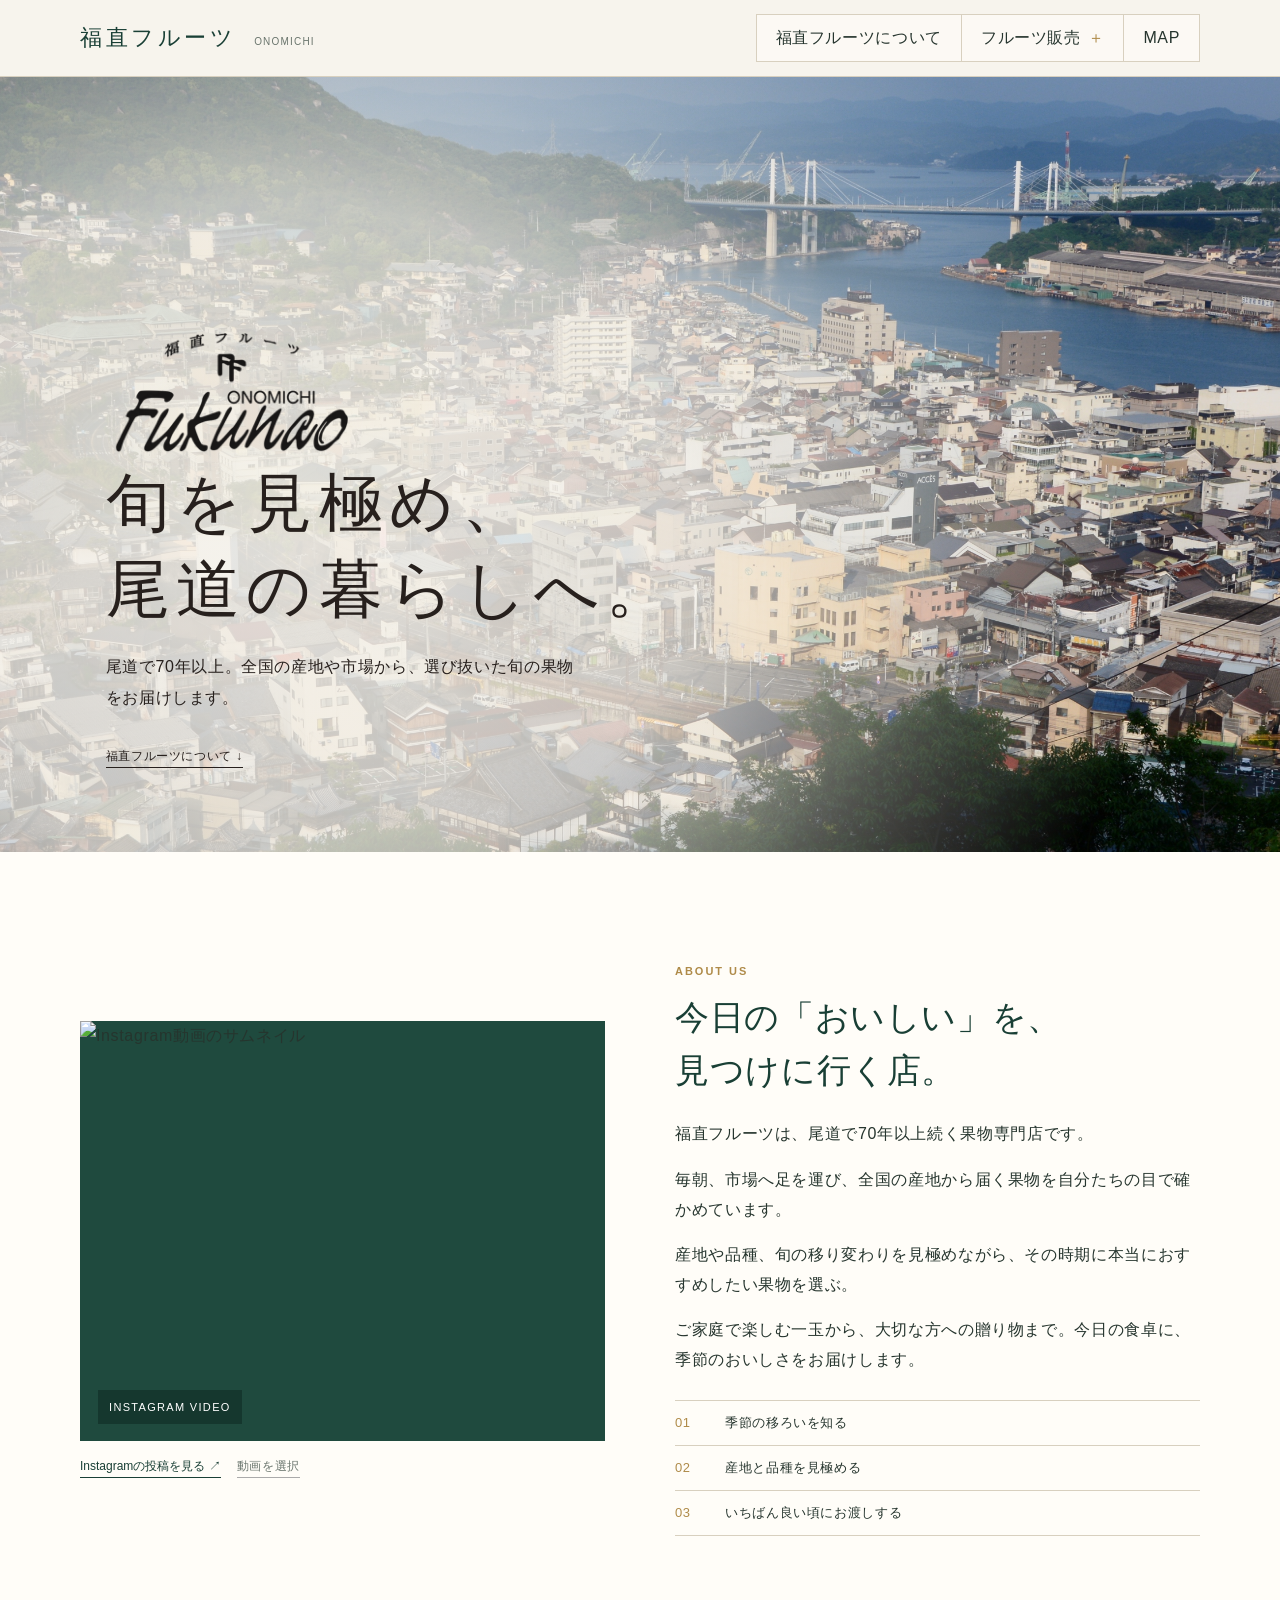
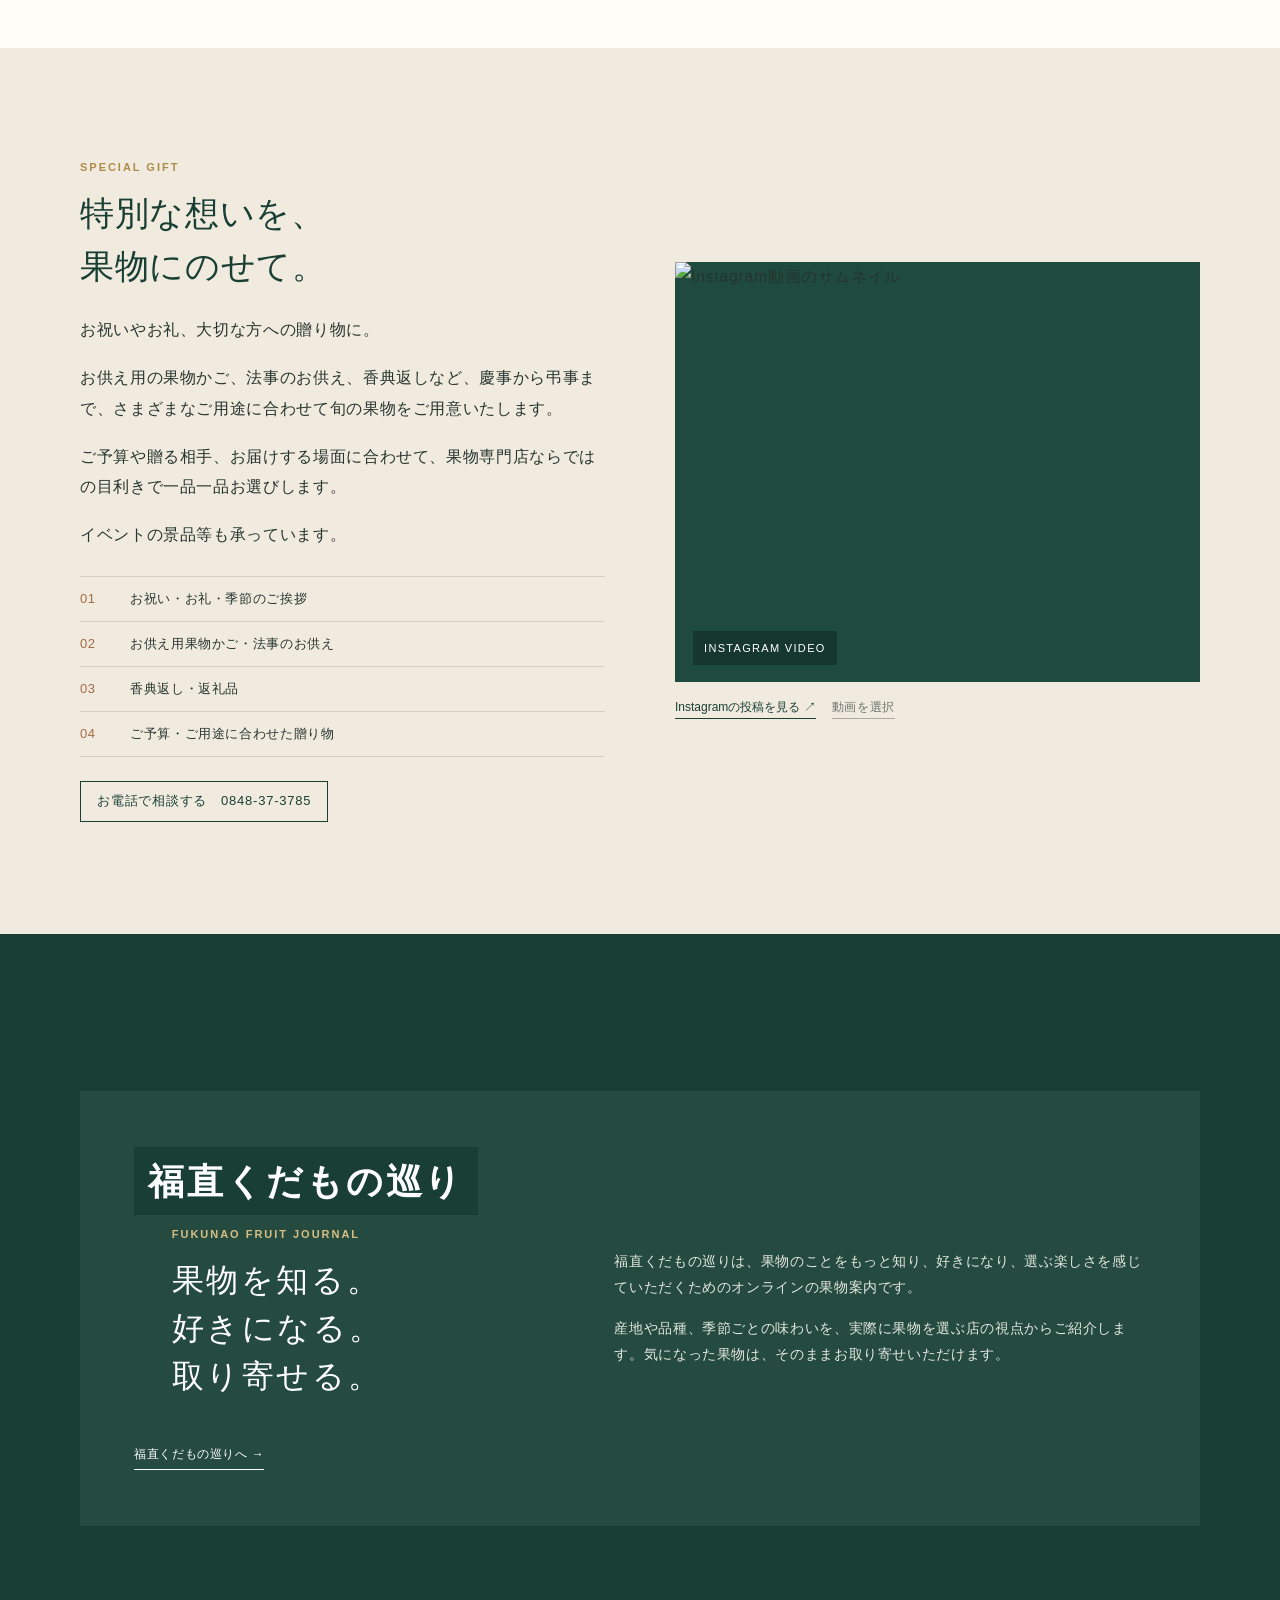
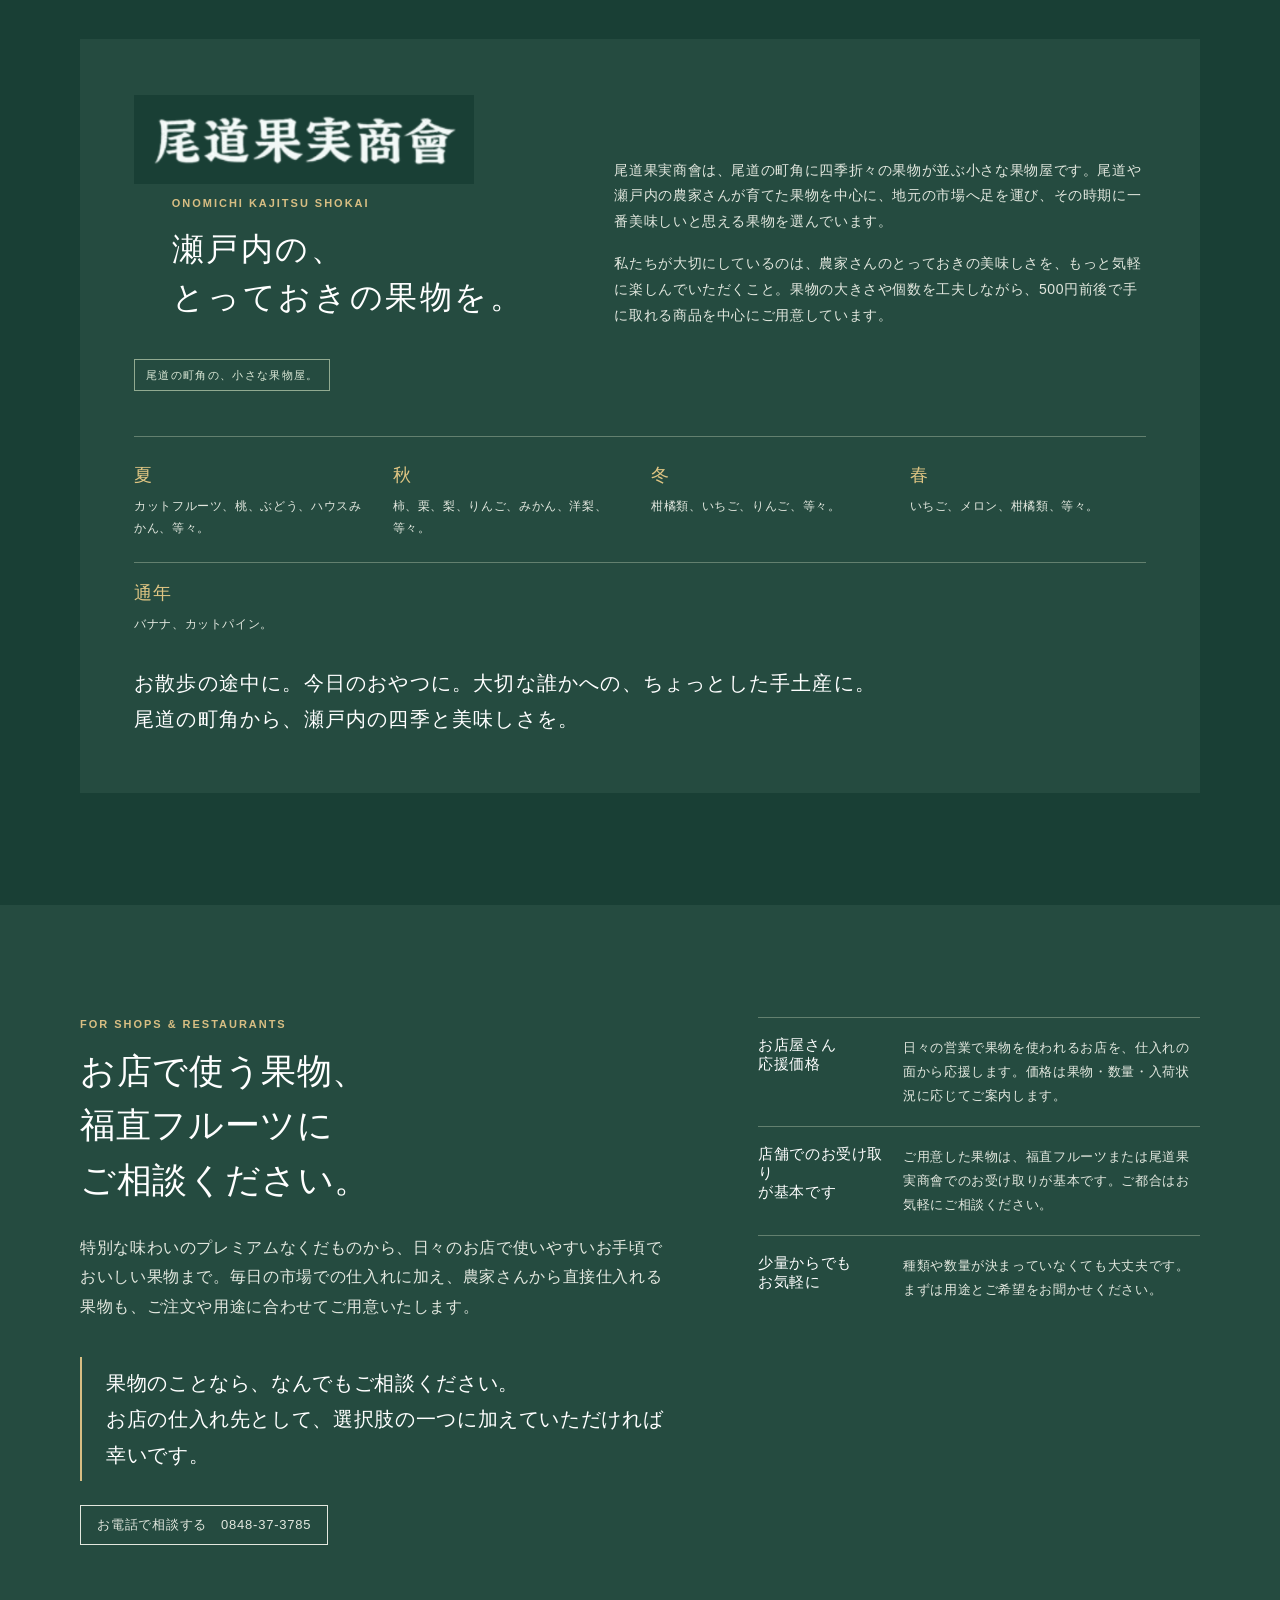
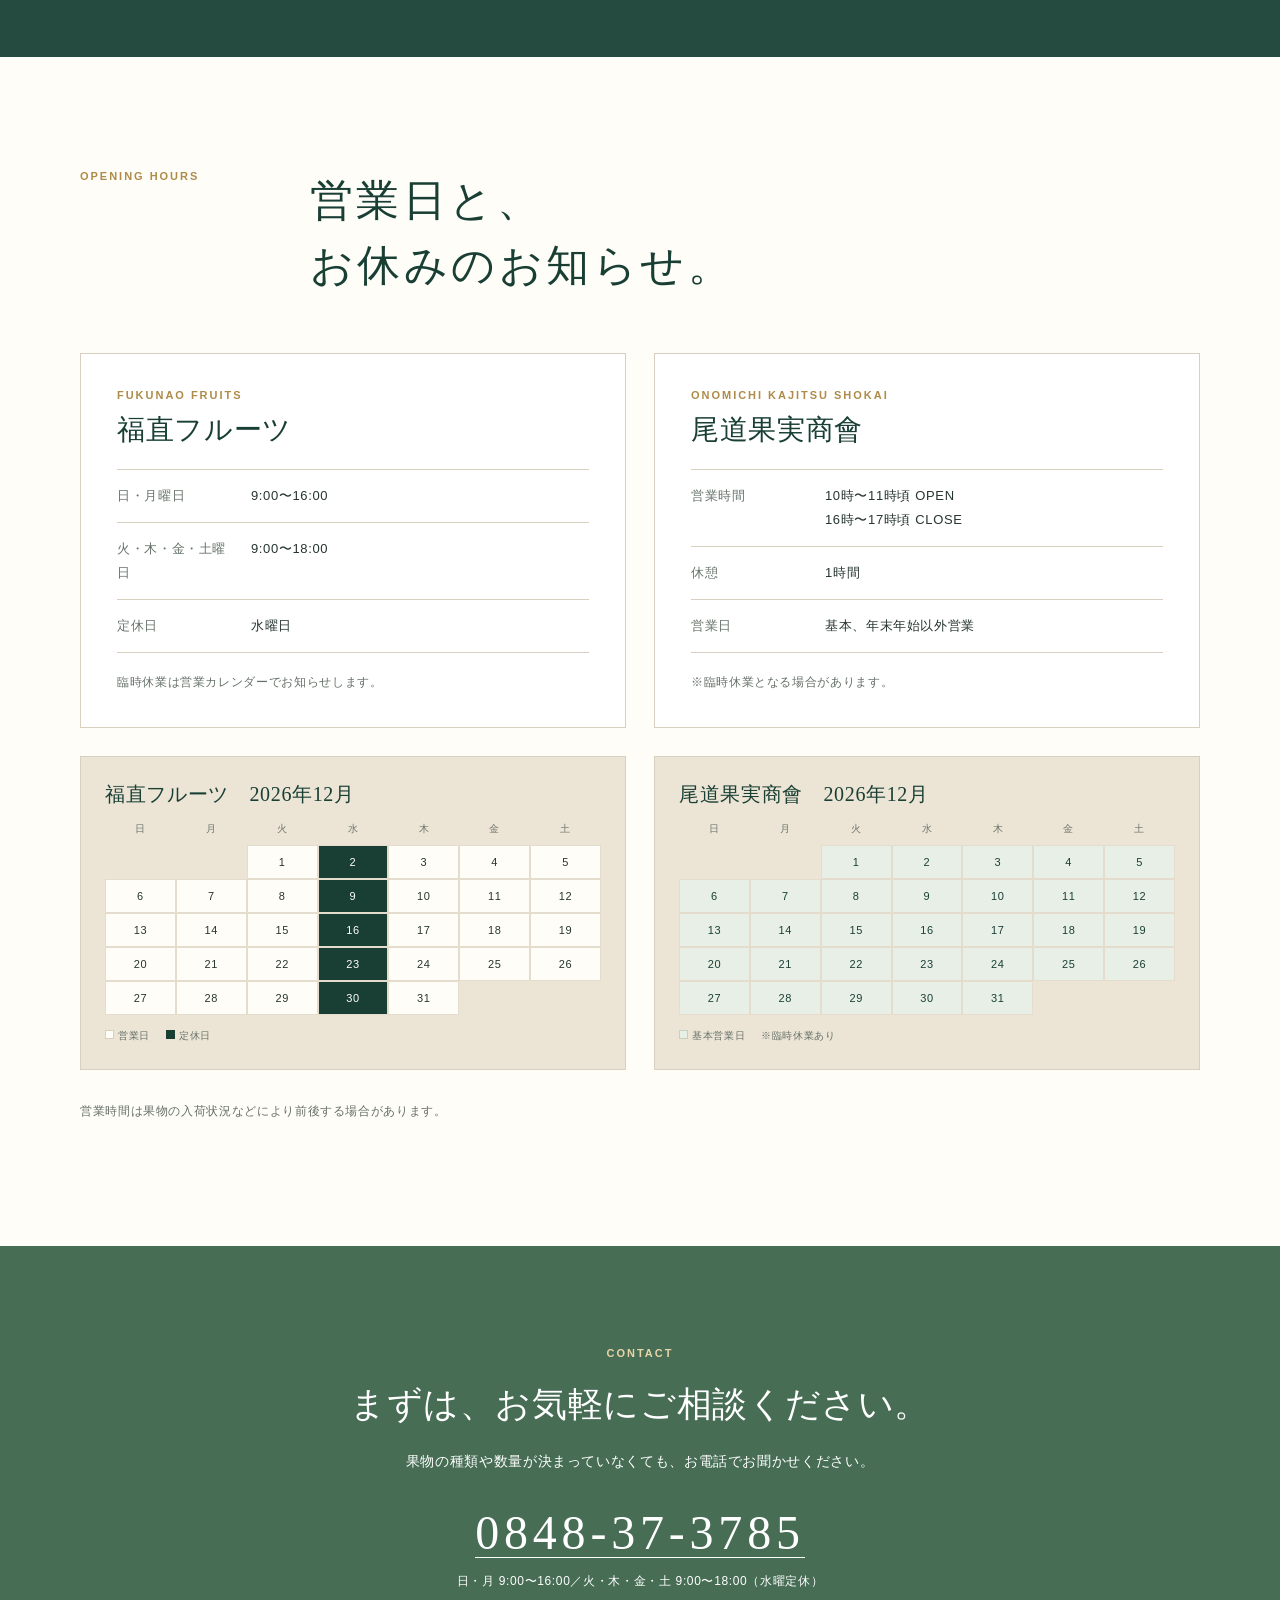
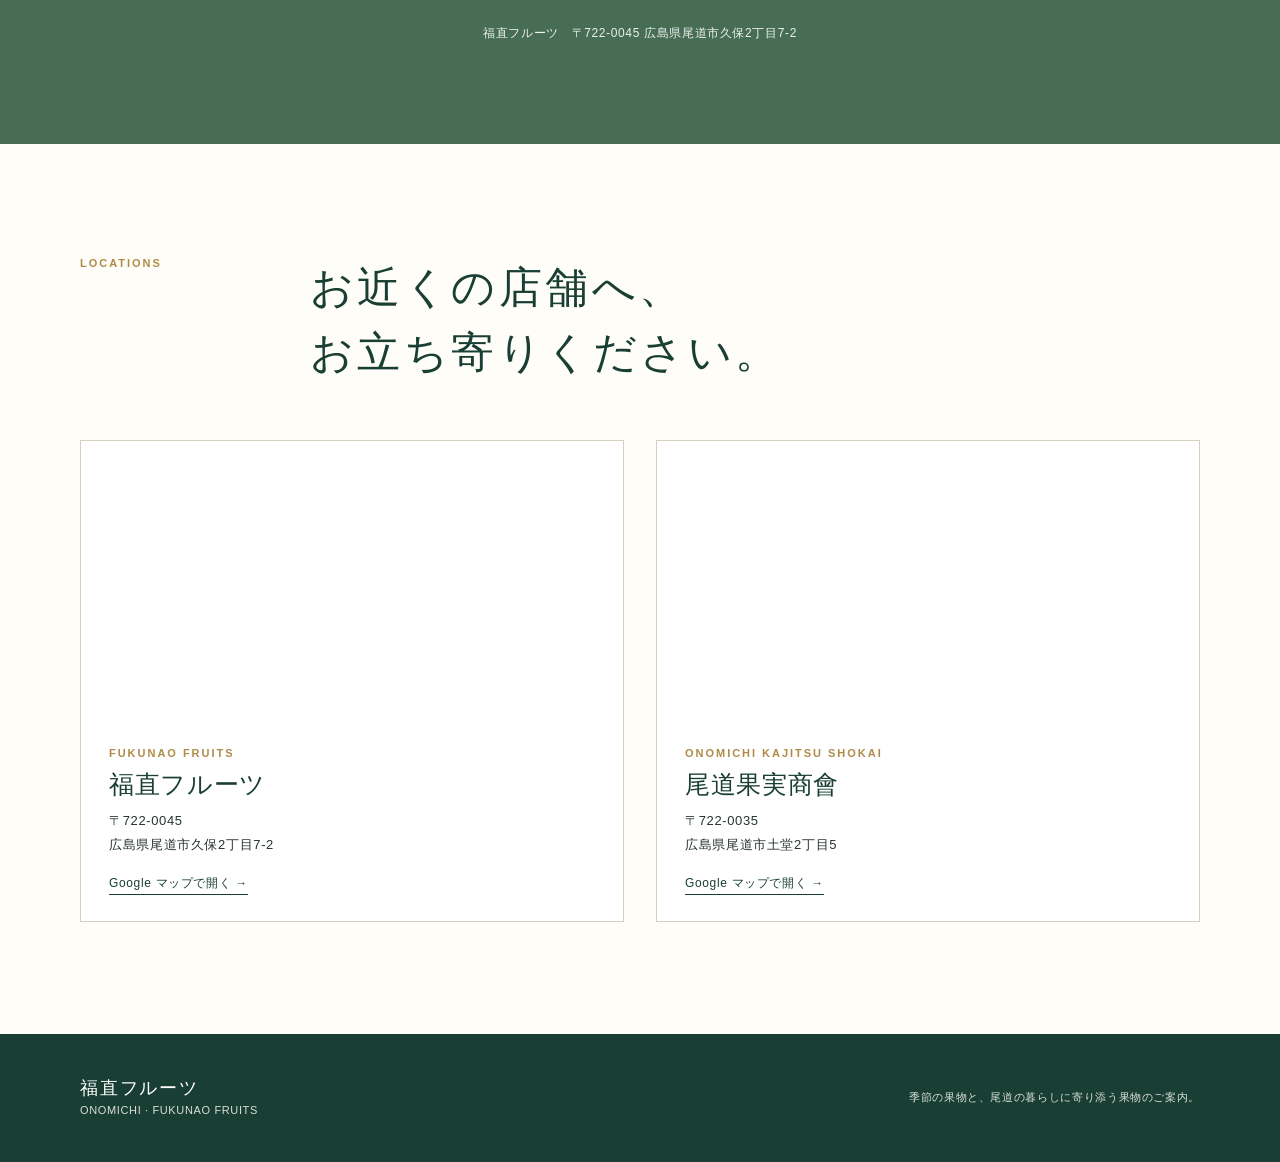
==== index.html @ f8185a77 "Redesign official fruit shop homepage" ====
<!doctype html>
<html lang="ja">
<head>
  <meta charset="utf-8">
  <meta name="viewport" content="width=device-width, initial-scale=1">
  <title>福直フルーツ｜尾道の果物専門店</title>
  <meta name="description" content="尾道で70年以上。福直フルーツは、全国の産地や市場から旬の果物を選び、ご家庭用から大切な贈りものまでお届けする果物専門店です。">
  <link rel="canonical" href="https://fukunaofruits.com/">
  <link rel="preload" as="image" href="assets/onomichi-hero.jpg">
  <style>
    :root{--ink:#193f35;--leaf:#476d55;--paper:#f7f4ed;--cream:#ece5d5;--line:#d8d0bf;--gold:#af8b49;--serif:"Hiragino Mincho ProN","Yu Mincho",serif;--sans:"Hiragino Kaku Gothic ProN","Yu Gothic",sans-serif}
    *{box-sizing:border-box}html{scroll-behavior:smooth}body{margin:0;background:var(--paper);color:#26352e;font-family:var(--sans);line-height:1.85;letter-spacing:.04em}a{color:inherit;text-decoration:none}.wrap{width:min(1120px,calc(100% - 48px));margin:auto}main{display:flex;flex-direction:column}.hero{order:1}.feature-meguri{order:2}.intro{order:3}.services{order:4}.business{order:5}.flow{order:6}.contact{order:7}
    header{position:sticky;top:0;z-index:10;background:rgba(247,244,237,.96);border-bottom:1px solid var(--line);backdrop-filter:blur(8px)}.bar{min-height:76px;display:flex;align-items:center;justify-content:space-between;gap:30px;position:relative}.brand{font-family:var(--serif);font-size:22px;letter-spacing:.16em;color:var(--ink);white-space:nowrap}.brand small{font:10px/1 var(--sans);letter-spacing:.12em;margin-left:9px;color:#6a756d}.nav{display:flex;align-items:center;font-size:12px;white-space:nowrap}.desktop-nav{gap:0;border:1px solid var(--line);background:rgba(255,253,248,.7)}.desktop-nav>a,.desktop-nav summary{position:relative;display:block;padding:13px 19px;line-height:1.2;cursor:pointer;list-style:none}.desktop-nav>a+a,.desktop-nav>a+.nav-group,.desktop-nav .nav-group+.nav-group,.desktop-nav .nav-group+ a{border-left:1px solid var(--line)}.desktop-nav>a:hover,.desktop-nav summary:hover{color:var(--leaf);background:#fffdf8}.desktop-nav summary::-webkit-details-marker{display:none}.desktop-nav summary::after{content:"＋";margin-left:7px;color:var(--gold)}.desktop-nav .nav-group[open] summary::after{content:"−"}.nav-group{position:relative}.nav-submenu{position:absolute;top:calc(100% + 1px);left:-1px;min-width:220px;padding:7px 0;background:#fffdf8;border:1px solid var(--line);box-shadow:0 14px 28px rgba(25,63,53,.13)}.nav-submenu a{display:block;padding:11px 18px;font-size:12px;white-space:nowrap}.nav-submenu a:hover{background:#f1ebdf;color:var(--leaf)}.mobile-menu{display:none}
    .hero{min-height:580px;padding:92px 0 90px;display:grid;place-items:center;background:linear-gradient(120deg,rgba(247,244,237,.90),rgba(247,244,237,.62)),url('assets/onomichi-hero.jpg') 52% 38%/cover}.eyebrow{font-size:11px;letter-spacing:.2em;color:var(--gold);font-weight:700}.hero-inner{width:min(1120px,calc(100% - 48px))}.hero-logo{display:block;width:clamp(190px,20vw,270px);height:auto;margin:0 0 24px;filter:drop-shadow(0 2px 10px rgba(255,253,248,.72))}.hero h1{font:clamp(38px,5vw,69px)/1.35 var(--serif);letter-spacing:.1em;color:var(--ink);margin:18px 0}.hero p{max-width:510px;margin:0;font-size:15px}.hero .scroll{display:inline-block;margin-top:45px;color:var(--ink);font-size:12px;border-bottom:1px solid var(--ink)}
    section{padding:112px 0}.title-row{display:grid;grid-template-columns:190px 1fr;gap:40px;align-items:start;margin-bottom:55px}.en{font:11px/1.3 var(--sans);letter-spacing:.18em;color:var(--gold);font-weight:700}.title-row h2{font:clamp(28px,3.4vw,43px)/1.5 var(--serif);letter-spacing:.08em;margin:0;color:var(--ink)}.lead{max-width:710px;margin-left:230px;font-size:15px}
    .intro{background:#fffdf8}.intro-grid{display:grid;grid-template-columns:1fr 1fr;gap:70px;align-items:center}.intro img{width:100%;aspect-ratio:5/4;object-fit:cover}.intro h2{font:34px/1.55 var(--serif);color:var(--ink);margin:14px 0 22px}.rule-list{margin:25px 0 0;padding:0;list-style:none;border-top:1px solid var(--line)}.rule-list li{padding:10px 0;border-bottom:1px solid var(--line);font-size:13px}.rule-list b{display:inline-block;width:50px;color:var(--gold);font-weight:500}
    .instagram-video{position:relative;aspect-ratio:5/4;background:#1f4a3e;overflow:hidden}.instagram-video video,.instagram-video img{width:100%;height:100%;object-fit:cover;display:block}.instagram-video__label{position:absolute;left:18px;bottom:17px;padding:7px 11px;background:rgba(20,52,43,.84);color:#fff;font-size:11px;letter-spacing:.12em}.instagram-video__actions{display:flex;gap:16px;align-items:center;margin-top:14px;font-size:12px}.instagram-open,.video-select{appearance:none;border:0;background:none;padding:0;color:var(--ink);font:inherit;cursor:pointer;border-bottom:1px solid var(--ink)}.video-select{color:#6a756d;border-color:#aaa}.instagram-modal{position:fixed;inset:0;z-index:100;background:rgba(14,30,25,.78);display:none;place-items:center;padding:24px}.instagram-modal.is-open{display:grid}.instagram-modal__card{position:relative;width:min(520px,100%);max-height:90vh;overflow:auto;background:#fffdf8;padding:46px 36px;text-align:center;box-shadow:0 25px 80px #0008}.instagram-modal__close{position:absolute;top:12px;right:15px;border:0;background:none;font-size:24px;cursor:pointer;color:var(--ink)}.instagram-modal__mark{font-size:28px;color:#af4d72}.instagram-modal h3{font:26px var(--serif);color:var(--ink);margin:15px 0 10px}.instagram-modal p{font-size:13px;margin:0 0 22px}.instagram-modal__link{display:inline-block;padding:11px 18px;background:var(--ink);color:#fff;font-size:13px}.instagram-modal iframe{display:none;width:100%;height:580px;border:0}.instagram-modal.has-post iframe{display:block}.instagram-modal.has-post .instagram-modal__fallback{display:none}
    .services{background:var(--ink);color:#e8eadf}.services .title-row h2{color:#fff}.services .en{color:#d8be83}.services .lead{color:#dfe4dc}.service-grid{display:none}.service{padding:38px 32px 34px;background:var(--ink);min-height:355px;display:flex;flex-direction:column}.service-num{color:#d8be83;font:14px var(--serif)}.service h3{font:27px/1.45 var(--serif);letter-spacing:.08em;color:#fff;margin:26px 0 18px}.service p{font-size:13px;margin:0}.service .more{margin-top:auto;padding-top:30px;font-size:12px;color:#fff;border-bottom:1px solid #fff;align-self:flex-start}
    #market{padding-top:0}#market .title-row,#market>.wrap>.lead{display:none}
    .feature-story{margin-top:45px;padding:56px 54px;background:#254b40;display:grid;grid-template-columns:1fr 1.25fr;gap:55px;align-items:center}.feature-story h3{font:32px/1.5 var(--serif);letter-spacing:.08em;color:#fff;margin:15px 0}.feature-story p{margin:0;color:#e3e8df;font-size:14px}.feature-story p+p{margin-top:16px}.feature-story .more{display:inline-block;margin-top:28px;padding-bottom:4px;border-bottom:1px solid #fff;color:#fff;font-size:12px}
    .shop-feature{margin-top:1px;padding:56px 54px;background:#254b40}.shop-feature__intro{display:grid;grid-template-columns:1fr 1.25fr;gap:55px;align-items:center}.shop-feature h3{font:32px/1.5 var(--serif);letter-spacing:.08em;color:#fff;margin:15px 0}.shop-feature p{margin:0;color:#e3e8df;font-size:14px}.shop-feature .shop-copy p+p{margin-top:16px}.shop-feature .tag{display:inline-block;margin-top:23px;padding:5px 11px;border:1px solid #91aa91;font-size:11px;letter-spacing:.12em;color:#dce9d7}.shop-details{margin-top:45px;padding-top:26px;border-top:1px solid #63806f;display:grid;grid-template-columns:repeat(4,1fr);gap:22px}.shop-details h4{margin:0 0 8px;color:#dfc583;font:18px var(--serif)}.shop-details p{font-size:12px}.shop-feature .closing{margin-top:30px;font:20px/1.8 var(--serif);letter-spacing:.06em;color:#fff}
    .business{background:var(--cream)}.business-grid{display:grid;grid-template-columns:1.15fr .85fr;gap:80px}.business h3{font:35px/1.55 var(--serif);color:var(--ink);margin:14px 0 25px}.point{border-top:1px solid #c8bda7;padding:18px 0;display:grid;grid-template-columns:130px 1fr;gap:15px}.point strong{font:15px var(--serif);color:var(--ink)}.point p{margin:0;font-size:13px}.quote{border-left:2px solid var(--gold);padding:8px 0 8px 24px;margin:35px 0 0;font:20px/1.8 var(--serif);color:var(--ink)}.business--green{background:#254b40;color:#e3e8df}.business--green .en{color:#d8be83}.business--green h3,.business--green .point strong,.business--green .quote{color:#fff}.business--green .point{border-color:#63806f}.business--green .quote{border-color:#d8be83}
    .business{background:#254b40;color:#e3e8df}.business .en{color:#d8be83}.business h3,.business .point strong,.business .quote{color:#fff}.business .point{border-color:#63806f}.business .quote{border-color:#d8be83}
    .flow{background:#fffdf8}.hours-grid{display:grid;grid-template-columns:repeat(2,1fr);gap:28px}.hours-card{border:1px solid var(--line);padding:34px 36px;background:#fff}.hours-card h3{font:28px var(--serif);color:var(--ink);margin:8px 0 20px}.hours-card dl{margin:0;border-top:1px solid var(--line)}.hours-card dl div{display:grid;grid-template-columns:120px 1fr;gap:14px;padding:14px 0;border-bottom:1px solid var(--line);font-size:13px}.hours-card dt{color:#68746b}.hours-card dd{margin:0}.hours-note{margin:18px 0 0;font-size:12px;color:#657068}.notice{font-size:12px;color:#657068;margin-top:30px}
    .contact{padding:100px 0;background:var(--leaf);color:#fff;text-align:center}.contact .en{color:#e8d5a8}.contact h2{font:35px/1.55 var(--serif);margin:17px 0}.contact p{font-size:14px}.tel{display:inline-block;font:clamp(31px,4vw,48px)/1 var(--serif);letter-spacing:.1em;margin:20px 0 12px;border-bottom:1px solid #fff}.contact small{display:block;font-size:12px}.contact .address{margin-top:30px;font-size:12px;opacity:.9}
    .locations{background:#fffdf8}.locations-grid{display:grid;grid-template-columns:repeat(2,1fr);gap:32px}.location-card{border:1px solid var(--line);background:#fff}.location-card iframe{display:block;width:100%;height:280px;border:0;filter:saturate(.7)}.location-copy{padding:25px 28px}.location-copy h3{margin:8px 0;font:25px var(--serif);color:var(--ink)}.location-copy p{margin:0;font-size:13px}.map-link{display:inline-block;margin-top:14px;font-size:12px;color:var(--ink);border-bottom:1px solid var(--ink)}
    footer{background:var(--ink);color:#d9ded7;padding:42px 0;font-size:11px}.footer-row{display:flex;justify-content:space-between;gap:20px}.footer-name{font:18px var(--serif);letter-spacing:.1em;color:#fff}
    @media(max-width:760px){.wrap,.hero-inner{width:min(100% - 32px,1120px)}.bar{min-height:60px}.brand{font-size:17px}.brand small,.desktop-nav{display:none}.mobile-menu{display:block;color:var(--ink);font-size:11px;letter-spacing:.14em}.mobile-menu summary{list-style:none;cursor:pointer}.mobile-menu summary::-webkit-details-marker{display:none}.mobile-menu summary::after{content:"＋";margin-left:7px}.mobile-menu[open] summary::after{content:"−"}.mobile-menu nav{position:absolute;right:0;top:52px;width:min(280px,calc(100vw - 32px));padding:14px 20px;background:#fffdf8;border:1px solid var(--line);box-shadow:0 12px 24px #1d34271a}.mobile-menu nav>a{display:block;padding:10px 0;border-bottom:1px solid var(--line);font-size:13px}.mobile-nav-group{border-bottom:1px solid var(--line)}.mobile-nav-group summary{padding:10px 0;font-size:13px}.mobile-nav-group summary::after{float:right}.mobile-nav-group[open] summary::after{content:"−"}.mobile-nav-group a{display:block;padding:8px 0 8px 16px;font-size:12px;color:#53645a}.hero{min-height:480px;padding:80px 0}.title-row{grid-template-columns:1fr;gap:14px;margin-bottom:28px}.lead{margin-left:0}.intro-grid,.business-grid,.feature-story,.shop-feature__intro,.shop-details,.locations-grid{grid-template-columns:1fr;gap:25px}.intro{padding:70px 0}.intro h2,.business h3,.feature-story h3,.shop-feature h3{font-size:28px}.service-grid,.steps{grid-template-columns:1fr;gap:1px}.service{min-height:260px}.feature-story,.shop-feature{padding:38px 26px}.services,.business,.flow,.locations{padding:75px 0}.point{grid-template-columns:1fr;gap:3px}.quote{font-size:17px}.contact{padding:70px 0}.location-card iframe{height:230px}.footer-row{display:block}.footer-row p{margin-top:18px}}
  </style>
  <style>.hero-logo{width:clamp(280px,28vw,380px);margin-bottom:28px;filter:invert(20%) sepia(17%) saturate(2318%) hue-rotate(111deg) brightness(89%) contrast(91%) drop-shadow(0 2px 10px rgba(255,253,248,.72))}.calendar-row{display:grid;grid-template-columns:repeat(2,1fr);gap:28px;margin-top:28px}.calendar-card{border:1px solid var(--line);background:var(--cream);padding:24px}.calendar-card h4{font:20px var(--serif);color:var(--ink);margin:0 0 12px}.calendar-head,.calendar-dates{display:grid;grid-template-columns:repeat(7,1fr);text-align:center}.calendar-head{font-size:10px;color:#6d746d;margin-bottom:6px}.calendar-dates span{min-height:34px;border:1px solid #e4dccd;padding-top:6px;font-size:11px;background:#fffdf8}.calendar-dates .closed{background:var(--ink);color:#fff}.calendar-dates .all-open{background:#e8efe6;color:var(--ink)}.calendar-legend{display:flex;gap:16px;margin-top:12px;font-size:10px;color:#657068}.calendar-legend i{display:inline-block;width:9px;height:9px;margin-right:4px;background:#fffdf8;border:1px solid #d8d0bf}.calendar-legend i.closed{background:var(--ink);border-color:var(--ink)}.calendar-legend i.all-open{background:#e8efe6;border-color:#c4d1bd}@media(max-width:760px){.hero-logo{width:260px;margin-bottom:22px}.hours-grid,.calendar-row{grid-template-columns:1fr;gap:16px}.hours-card{padding:28px 24px}.hours-card dl div{grid-template-columns:104px 1fr}.calendar-card{padding:22px 16px}}</style>
  <style>.desktop-nav{display:flex;flex-wrap:nowrap;align-items:stretch}.desktop-nav>a,.desktop-nav summary,.desktop-nav .nav-group{flex:0 0 auto}.desktop-nav summary{white-space:nowrap}.hero{min-height:620px;padding:78px 0 82px;background:radial-gradient(ellipse 78% 104% at 22% 60%,rgba(247,244,237,.88) 0%,rgba(247,244,237,.72) 42%,rgba(247,244,237,.30) 67%,rgba(247,244,237,0) 88%),linear-gradient(90deg,rgba(247,244,237,.14),rgba(247,244,237,0) 62%),url('assets/onomichi-hero.jpg') 52% 42%/cover}.hero-inner{padding-left:clamp(0px,2vw,26px)}.hero-logo{display:block;width:clamp(353px,31.5vw,480px);height:auto;margin:0 0 20px;padding:5px 8px;background:rgba(255,253,248,.18);filter:drop-shadow(0 1px 7px rgba(255,253,248,.72));mix-blend-mode:multiply;transform:translate(-2cm,2cm)}.hero h1{margin:0 0 20px;font-size:clamp(40px,5vw,68px);line-height:1.34}.hero p{max-width:470px;font-size:16px;line-height:1.9}.hero .scroll{margin-top:32px}.hero h1,.hero p,.hero .scroll{color:#27201d}.hero .scroll{border-color:#27201d}.gift-feature{background:#f1ebdf}.gift-feature .gift-copy{order:-1}.gift-feature .rule-list b{color:#a56b45}.hamburger{display:none}.skip-link{position:absolute;left:12px;top:-56px;z-index:200;background:var(--ink);color:#fff;padding:10px 14px}.skip-link:focus{top:12px}a:focus-visible,button:focus-visible,summary:focus-visible,input:focus-visible{outline:3px solid #af8b49;outline-offset:3px}@media(max-width:1024px){.desktop-nav{display:none}.mobile-menu{display:block;color:var(--ink)}.mobile-menu summary{display:flex;align-items:center;justify-content:center;width:48px;height:48px;list-style:none;cursor:pointer}.mobile-menu summary::-webkit-details-marker,.mobile-menu summary::after{display:none;content:none}.menu-label{position:absolute;width:1px;height:1px;overflow:hidden;clip:rect(0 0 0 0);white-space:nowrap}.hamburger{display:flex;flex-direction:column;justify-content:space-between;width:25px;height:17px}.hamburger i{display:block;width:100%;height:1px;background:var(--ink);transition:transform .2s ease,opacity .2s ease}.mobile-menu[open] .hamburger i:first-child{transform:translateY(8px) rotate(45deg)}.mobile-menu[open] .hamburger i:nth-child(2){opacity:0}.mobile-menu[open] .hamburger i:last-child{transform:translateY(-8px) rotate(-45deg)}.mobile-menu nav{position:fixed;right:16px;top:calc(64px + env(safe-area-inset-top));width:min(360px,calc(100vw - 32px));max-height:calc(100dvh - 88px - env(safe-area-inset-bottom));overflow:auto;padding:14px 20px calc(22px + env(safe-area-inset-bottom));background:#fffdf8;border:1px solid var(--line);box-shadow:0 18px 38px rgba(25,63,53,.18)}.mobile-menu nav>a,.mobile-nav-group summary{min-height:48px;display:flex;align-items:center;padding:12px 4px;white-space:normal;line-height:1.55}.mobile-menu nav>a{font-size:15px}.mobile-nav-group summary{font-size:15px}.mobile-nav-group a{display:block;padding:12px 12px 12px 20px;font-size:14px;line-height:1.55;white-space:normal}.mobile-nav-group summary::after{margin-left:auto}.menu-open{overflow:hidden}}@media(max-width:760px){.hero{min-height:560px;padding:64px 0 70px;background:radial-gradient(ellipse 110% 96% at 22% 61%,rgba(247,244,237,.88) 0%,rgba(247,244,237,.68) 48%,rgba(247,244,237,0) 88%),url('assets/onomichi-hero.jpg') 57% 42%/cover}.hero-inner{padding-left:0}.hero-logo{width:min(100%,clamp(345px,108vw,428px));margin-bottom:18px;padding:4px 6px;transform:translate(-11px,9px)}.hero h1{font-size:clamp(36px,10.5vw,46px);line-height:1.38;margin-bottom:18px}.hero p{max-width:335px;font-size:16px;line-height:1.85}.hero .scroll{margin-top:28px}.gift-feature .gift-copy{order:0}}</style>
  <style>
    /* PC表示のみ、ロゴを0.5cm下へ */
    @media (min-width:1025px){
      .hero-logo{transform:translate(-2cm,2.5cm);}
    }
    /* モバイル用：メニューの親ボタンと「フルーツ販売」の開閉行を分離 */
    @media (max-width:1024px){
      .mobile-menu > summary{
        display:flex;
        align-items:center;
        justify-content:center;
        width:48px;
        height:48px;
      }
      .mobile-menu .mobile-nav-group > summary{
        display:flex;
        align-items:center;
        justify-content:flex-start;
        width:auto;
        height:auto;
        min-height:48px;
        padding:12px 4px;
        white-space:nowrap;
        line-height:1.55;
      }
      .gift-feature .gift-copy > p{line-height:1.95;}
      .gift-feature .gift-copy > p + p{margin-top:1.15em;}
    }
    .gift-feature .gift-copy > p{margin:0;line-height:1.9;}
    .gift-feature .gift-copy > p + p{margin-top:1.1em;}
    .feature-name{
      display:table;
      padding:10px 14px 9px;
      background:var(--ink);
      color:#fff;
      font:clamp(24px,2.15vw,31px)/1.35 var(--serif);
      letter-spacing:.08em;
      margin:0 0 12px;
      white-space:nowrap;
    }
    .feature-name--logo{width:min(100%,340px);padding:11px 14px 10px;}
    .feature-name--logo img{display:block;width:100%;height:auto;filter:invert(1);mix-blend-mode:screen;}
    .feature-name--meguri{font-size:clamp(34px,2.85vw,41px);font-weight:700;}
    .feature-story > div:first-child > .en,
    .feature-story > div:first-child > h3,
    .shop-feature__intro > div:first-child > .en,
    .shop-feature__intro > div:first-child > h3{transform:translateX(1cm);}
    .feature-name + .en{margin-top:0;}
    @media (min-width:761px) and (max-width:900px){
      .gift-feature .intro-grid{grid-template-columns:1fr;gap:32px;}
      .gift-feature .gift-copy{order:0;}
    }
    @media (max-width:760px){
      .feature-name{font-size:24px;}
    }
    @media (max-width:760px){
      .hero{
        /* 写真だけを左へ3cm。白い読みやすさのグラデーションはそのまま */
        background-position:22% 61%, calc(57% - 3cm) 42%;
      }
      .hero h1{
        font-size:clamp(34px,9.1vw,37px);
        letter-spacing:.07em;
      }
      .hero h1 span{white-space:nowrap;}
      /* ロゴの余白を見せず、コピーのすぐ上・左側に配置 */
      .hero-logo{
        width:340px;
        height:185px;
        max-width:calc(100% + 12px);
        object-fit:cover;
        object-position:center 63%;
        margin:0 0 -18px;
        padding:0;
        transform:translate(-61px,6px);
      }
    }
  </style>
  <script type="application/ld+json">
  {"@context":"https://schema.org","@type":"Store","name":"福直フルーツ","description":"尾道で70年以上続く果物専門店","url":"https://fukunaofruits.com/","telephone":"0848-37-3785","address":{"@type":"PostalAddress","postalCode":"722-0045","addressRegion":"広島県","addressLocality":"尾道市","streetAddress":"久保2丁目7-2"}}
  </script>
  <style>
    .shop-details .year-round{grid-column:1/-1;padding-top:18px;border-top:1px solid #63806f;}
    .quick-consult{display:inline-flex;align-items:center;gap:9px;margin-top:24px;padding:11px 16px;border:1px solid currentColor;font-size:13px;line-height:1.3;letter-spacing:.06em;transition:.2s ease;}
    .quick-consult:hover{background:#fff;color:var(--ink);}
    .gift-copy .quick-consult{color:var(--ink);}
    .gift-copy .quick-consult:hover{background:var(--ink);color:#fff;}
    .calendar-dates .calendar-blank{background:transparent;border-color:transparent;}
  </style>
</head>
<body>
  <a class="skip-link" href="#top">本文へ移動</a><header><div class="wrap bar"><a href="#top" class="brand">福直フルーツ <small>ONOMICHI</small></a><nav class="desktop-nav" aria-label="主なメニュー"><a href="#about">福直フルーツについて</a><details class="nav-group"><summary>フルーツ販売</summary><div class="nav-submenu"><a href="https://fukunaofruits.com/meguri/">福直くだもの巡り</a><a href="#onomichi-kajitsu">尾道果実商會</a><a href="#business">お店屋さん向け販売</a></div></details><a href="#locations">MAP</a></nav><details class="mobile-menu"><summary aria-controls="mobile-navigation" aria-expanded="false"><span class="menu-label">メニュー</span><span class="hamburger" aria-hidden="true"><i></i><i></i><i></i></span></summary><nav id="mobile-navigation" aria-label="モバイルメニュー"><a href="#about">福直フルーツについて</a><details class="mobile-nav-group"><summary>フルーツ販売</summary><a href="https://fukunaofruits.com/meguri/">福直くだもの巡り</a><a href="#onomichi-kajitsu">尾道果実商會</a><a href="#business">お店屋さん向け販売</a></details><a href="#locations">MAP</a></nav></details></div></header>
  <main id="top">
    <section class="hero"><div class="hero-inner"><img class="hero-logo" src="assets/fukunao-logo.webp" alt="福直フルーツ"><h1>旬を見極め、<br><span>尾道の暮らしへ。</span></h1><p>尾道で70年以上。全国の産地や市場から、選び抜いた旬の果物をお届けします。</p><a class="scroll" href="#about">福直フルーツについて ↓</a></div></section>
    <section class="services feature-meguri" id="meguri"><div class="wrap"><article class="feature-story"><div><div class="feature-name feature-name--meguri">福直くだもの巡り</div><div class="en">FUKUNAO FRUIT JOURNAL</div><h3>果物を知る。<br>好きになる。<br>取り寄せる。</h3><a class="more" href="https://fukunaofruits.com/meguri/">福直くだもの巡りへ →</a></div><div><p>福直くだもの巡りは、果物のことをもっと知り、好きになり、選ぶ楽しさを感じていただくためのオンラインの果物案内です。</p><p>産地や品種、季節ごとの味わいを、実際に果物を選ぶ店の視点からご紹介します。気になった果物は、そのままお取り寄せいただけます。</p></div></article></div></section>
    <section class="intro" id="about"><div class="wrap intro-grid"><img data-instagram-video data-instagram-featured src="https://fukunaofruits.com/assets/meguri/official-apples-815f3ecb0578.webp" alt="店頭に並ぶりんご"><div><div class="en">ABOUT US</div><h2>今日の「おいしい」を、<br>見つけに行く店。</h2><p>福直フルーツは、尾道で70年以上続く果物専門店です。</p><p>毎朝、市場へ足を運び、全国の産地から届く果物を自分たちの目で確かめています。</p><p>産地や品種、旬の移り変わりを見極めながら、その時期に本当におすすめしたい果物を選ぶ。</p><p>ご家庭で楽しむ一玉から、大切な方への贈り物まで。今日の食卓に、季節のおいしさをお届けします。</p><ul class="rule-list"><li><b>01</b>季節の移ろいを知る</li><li><b>02</b>産地と品種を見極める</li><li><b>03</b>いちばん良い頃にお渡しする</li></ul></div></div></section>
    <section class="intro gift-feature" id="gift"><div class="wrap intro-grid"><img data-instagram-video src="https://fukunaofruits.com/assets/meguri/official-crown-melon-f6eee4651ef9.webp" alt="特別な贈りものの果物"><div class="gift-copy"><div class="en">SPECIAL GIFT</div><h2>特別な想いを、<br>果物にのせて。</h2><p>お祝いやお礼、大切な方への贈り物に。</p><p>お供え用の果物かご、法事のお供え、香典返しなど、慶事から弔事まで、さまざまなご用途に合わせて旬の果物をご用意いたします。</p><p>ご予算や贈る相手、お届けする場面に合わせて、果物専門店ならではの目利きで一品一品お選びします。</p><p>イベントの景品等も承っています。</p><ul class="rule-list"><li><b>01</b>お祝い・お礼・季節のご挨拶</li><li><b>02</b>お供え用果物かご・法事のお供え</li><li><b>03</b>香典返し・返礼品</li><li><b>04</b>ご予算・ご用途に合わせた贈り物</li></ul></div></div></section>
    <section class="services" id="market"><div class="wrap"><div class="title-row"><div class="en">FUKUNAO'S WORK</div><h2>果物の楽しみ方を、<br>もっと身近に。</h2></div><p class="lead">店頭で選ぶ、知って取り寄せる、そしてお店で使う。福直フルーツの目利きを、それぞれの場面へつなげます。</p><div class="service-grid" style="margin-top:45px"><article class="service" id="meguri"><span class="service-num">01</span><h3>福直<br>くだもの巡り</h3><p>果物を知ると、選ぶ楽しさが変わる。品種や産地の話を読みながら、季節の一箱に出会うオンラインの果物案内です。</p><a class="more" href="https://fukunaofruits.com/meguri/">くだもの巡りへ →</a></article><article class="service"><span class="service-num">02</span><h3>尾道<br>果実商會</h3><p>尾道の商店街で、旬の果物を気軽に。日々の暮らしに寄り添う、福直フルーツのもうひとつの果物売場です。</p><a class="more" href="#onomichi-kajitsu">果実商會について →</a></article><article class="service"><span class="service-num">03</span><h3>お店屋さん向け<br>果物販売</h3><p>飲食店、カフェ、菓子店などへ。ご注文に合わせて、その時季に合う果物をご用意します。</p><a class="more" href="#business">お取引のご案内 →</a></article></div><aside class="shop-feature" id="onomichi-kajitsu"><div class="shop-feature__intro"><div><div class="feature-name feature-name--logo" aria-label="尾道果実商會"><img src="assets/onomichi-kajitsu-shokai-logo.png" alt="尾道果実商會"></div><div class="en">ONOMICHI KAJITSU SHOKAI</div><h3>瀬戸内の、<br>とっておきの果物を。</h3><span class="tag">尾道の町角の、小さな果物屋。</span></div><div class="shop-copy"><p>尾道果実商會は、尾道の町角に四季折々の果物が並ぶ小さな果物屋です。尾道や瀬戸内の農家さんが育てた果物を中心に、地元の市場へ足を運び、その時期に一番美味しいと思える果物を選んでいます。</p><p>私たちが大切にしているのは、農家さんのとっておきの美味しさを、もっと気軽に楽しんでいただくこと。果物の大きさや個数を工夫しながら、500円前後で手に取れる商品を中心にご用意しています。</p></div></div><div class="shop-details"><div><h4>夏</h4><p>カットフルーツ、桃、ぶどう、ハウスみかん。</p></div><div><h4>秋</h4><p>柿、栗、梨、りんご、みかん。</p></div><div><h4>冬</h4><p>柑橘類、いちご、りんご。</p></div><div><h4>春</h4><p>いちご、メロン、柑橘類。</p></div></div><p class="closing">お散歩の途中に。今日のおやつに。大切な誰かへの、ちょっとした手土産に。<br>尾道の町角から、瀬戸内の四季と美味しさを。</p></aside></div></section>
    <section class="business" id="business"><div class="wrap business-grid"><div><div class="en">FOR SHOPS & RESTAURANTS</div><h3>お店で使う果物、<br>福直フルーツに<br>ご相談ください。</h3><p>特別な味わいのプレミアムなくだものから、日々のお店で使いやすいお手頃でおいしい果物まで。毎日の市場での仕入れに加え、農家さんから直接仕入れる果物も、ご注文や用途に合わせてご用意いたします。</p><p class="quote">果物のことなら、なんでもご相談ください。<br>お店の仕入れ先として、選択肢の一つに加えていただければ幸いです。</p></div><div><div class="point"><strong>お店屋さん<br>応援価格</strong><p>日々の営業で果物を使われるお店を、仕入れの面から応援します。価格は果物・数量・入荷状況に応じてご案内します。</p></div><div class="point"><strong>店舗でのお受け取り<br>が基本です</strong><p>ご用意した果物は、福直フルーツまたは尾道果実商會でのお受け取りが基本です。ご都合はお気軽にご相談ください。</p></div><div class="point"><strong>少量からでも<br>お気軽に</strong><p>種類や数量が決まっていなくても大丈夫です。まずは用途とご希望をお聞かせください。</p></div></div></div></section>
    <section class="flow" id="notice"><div class="wrap"><div class="title-row"><div class="en">OPENING HOURS</div><h2>営業日と、<br>お休みのお知らせ。</h2></div><div class="hours-grid"><article class="hours-card"><div class="en">FUKUNAO FRUITS</div><h3>福直フルーツ</h3><dl><div><dt>日・月曜日</dt><dd>9:00〜16:00</dd></div><div><dt>火・木・金・土曜日</dt><dd>9:00〜18:00</dd></div><div><dt>定休日</dt><dd>水曜日</dd></div></dl><p class="hours-note">臨時休業は営業カレンダーでお知らせします。</p></article><article class="hours-card"><div class="en">ONOMICHI KAJITSU SHOKAI</div><h3>尾道果実商會</h3><dl><div><dt>営業時間</dt><dd>10時〜11時頃 OPEN<br>16時〜17時頃 CLOSE</dd></div><div><dt>休憩</dt><dd>1時間</dd></div><div><dt>営業日</dt><dd>基本、年末年始以外営業</dd></div></dl><p class="hours-note">※臨時休業となる場合があります。</p></article></div><div class="calendar-row"><article class="calendar-card"><h4>福直フルーツ　2026年11月</h4><div class="calendar-head"><span>日</span><span>月</span><span>火</span><span>水</span><span>木</span><span>金</span><span>土</span></div><div class="calendar-dates"><span>1</span><span>2</span><span>3</span><span class="closed">4</span><span>5</span><span>6</span><span>7</span><span>8</span><span>9</span><span>10</span><span class="closed">11</span><span>12</span><span>13</span><span>14</span><span>15</span><span>16</span><span>17</span><span class="closed">18</span><span>19</span><span>20</span><span>21</span><span>22</span><span>23</span><span>24</span><span class="closed">25</span><span>26</span><span>27</span><span>28</span><span>29</span><span>30</span></div><div class="calendar-legend"><span><i></i>営業日</span><span><i class="closed"></i>定休日</span></div></article><article class="calendar-card"><h4>尾道果実商會　2026年11月</h4><div class="calendar-head"><span>日</span><span>月</span><span>火</span><span>水</span><span>木</span><span>金</span><span>土</span></div><div class="calendar-dates"><span class="all-open">1</span><span class="all-open">2</span><span class="all-open">3</span><span class="all-open">4</span><span class="all-open">5</span><span class="all-open">6</span><span class="all-open">7</span><span class="all-open">8</span><span class="all-open">9</span><span class="all-open">10</span><span class="all-open">11</span><span class="all-open">12</span><span class="all-open">13</span><span class="all-open">14</span><span class="all-open">15</span><span class="all-open">16</span><span class="all-open">17</span><span class="all-open">18</span><span class="all-open">19</span><span class="all-open">20</span><span class="all-open">21</span><span class="all-open">22</span><span class="all-open">23</span><span class="all-open">24</span><span class="all-open">25</span><span class="all-open">26</span><span class="all-open">27</span><span class="all-open">28</span><span class="all-open">29</span><span class="all-open">30</span></div><div class="calendar-legend"><span><i class="all-open"></i>基本営業日</span><span>※臨時休業あり</span></div></article></div><p class="notice">営業時間は果物の入荷状況などにより前後する場合があります。</p></div></section>
    <section class="contact" id="shop"><div class="wrap"><div class="en">CONTACT</div><h2>まずは、お気軽にご相談ください。</h2><p>果物の種類や数量が決まっていなくても、お電話でお聞かせください。</p><a class="tel" href="tel:0848373785">0848-37-3785</a><small>日・月 9:00〜16:00／火・木・金・土 9:00〜18:00（水曜定休）</small><div class="address">福直フルーツ　〒722-0045 広島県尾道市久保2丁目7-2</div></div></section>
  </main>
  <section class="locations" id="locations"><div class="wrap"><div class="title-row"><div class="en">LOCATIONS</div><h2>お近くの店舗へ、<br>お立ち寄りください。</h2></div><div class="locations-grid"><article class="location-card"><iframe title="福直フルーツの地図" loading="lazy" src="https://www.google.com/maps?q=%E5%BA%83%E5%B3%B6%E7%9C%8C%E5%B0%BE%E9%81%93%E5%B8%82%E4%B9%85%E4%BF%9D2%E4%B8%81%E7%9B%AE7-2&output=embed"></iframe><div class="location-copy"><div class="en">FUKUNAO FRUITS</div><h3>福直フルーツ</h3><p>〒722-0045<br>広島県尾道市久保2丁目7-2</p><a class="map-link" href="https://www.google.com/maps/search/?api=1&query=%E5%BA%83%E5%B3%B6%E7%9C%8C%E5%B0%BE%E9%81%93%E5%B8%82%E4%B9%85%E4%BF%9D2%E4%B8%81%E7%9B%AE7-2" target="_blank" rel="noopener">Google マップで開く →</a></div></article><article class="location-card"><iframe title="尾道果実商會の地図" loading="lazy" src="https://www.google.com/maps?q=%E5%BA%83%E5%B3%B6%E7%9C%8C%E5%B0%BE%E9%81%93%E5%B8%82%E5%9C%9F%E5%A0%822%E4%B8%81%E7%9B%AE5&output=embed"></iframe><div class="location-copy"><div class="en">ONOMICHI KAJITSU SHOKAI</div><h3>尾道果実商會</h3><p>〒722-0035<br>広島県尾道市土堂2丁目5</p><a class="map-link" href="https://www.google.com/maps/search/?api=1&query=%E5%BA%83%E5%B3%B6%E7%9C%8C%E5%B0%BE%E9%81%93%E5%B8%82%E5%9C%9F%E5%A0%822%E4%B8%81%E7%9B%AE5" target="_blank" rel="noopener">Google マップで開く →</a></div></article></div></div></section>
  <footer><div class="wrap footer-row"><div><div class="footer-name">福直フルーツ</div><div>ONOMICHI · FUKUNAO FRUITS</div></div><p>季節の果物と、尾道の暮らしに寄り添う果物のご案内。</p></div></footer>
  <div class="instagram-modal" id="instagram-modal" aria-hidden="true"><div class="instagram-modal__card" role="dialog" aria-modal="true" aria-labelledby="instagram-modal-title"><button class="instagram-modal__close" type="button" aria-label="閉じる">×</button><div class="instagram-modal__fallback"><div class="instagram-modal__mark">◎</div><h3 id="instagram-modal-title">福直フルーツのInstagram</h3><p>旬の果物や店頭の様子を、Instagramでご紹介しています。</p><a class="instagram-modal__link" href="https://www.instagram.com/fukunao_fruits/" target="_blank" rel="noopener">Instagramで投稿を見る →</a></div><iframe title="Instagram投稿" loading="lazy"></iframe></div></div>
  <script>
    // 投稿URLが決まったら、https://www.instagram.com/p/…/ または /reel/…/ に差し替えます。
    const instagramPostUrl = 'https://www.instagram.com/fukunao_fruits/';
    const modal = document.getElementById('instagram-modal');
    const modalFrame = modal.querySelector('iframe');
    document.querySelectorAll('[data-instagram-video]').forEach(sourceImage => {
      const originalImage = sourceImage.src;
      const isFeaturedPost = sourceImage.hasAttribute('data-instagram-featured');
      const videoBlock = document.createElement('div');
      if (isFeaturedPost) videoBlock.dataset.instagramFeatured = 'true';
      videoBlock.innerHTML = '<div class="instagram-video"><img src="' + originalImage + '" alt="Instagram動画のサムネイル"><span class="instagram-video__label">INSTAGRAM VIDEO</span></div><div class="instagram-video__actions"><button class="instagram-open" type="button">Instagramの投稿を見る ↗</button><label class="video-select">動画を選択<input type="file" accept="video/*" hidden></label></div>';
      sourceImage.replaceWith(videoBlock);
      videoBlock.querySelector('input').addEventListener('change', event => {
        const file = event.target.files[0];
        if (!file) return;
        const video = document.createElement('video');
        video.muted = true;
        video.autoplay = true;
        video.loop = true;
        video.playsInline = true;
        video.src = URL.createObjectURL(file);
        const currentMedia = videoBlock.querySelector('.instagram-video img, .instagram-video video');
        if (currentMedia) currentMedia.replaceWith(video);
        video.play();
      });
      videoBlock.querySelector('.instagram-open').addEventListener('click', () => {
        const postUrl = videoBlock.dataset.instagramPostUrl || instagramPostUrl;
        const isPost = /instagram\.com\/(p|reel)\//.test(postUrl);
        if (isPost) {
          modal.classList.add('has-post');
          modalFrame.src = postUrl.replace(/\/$/, '') + '/embed/';
        } else {
          modal.classList.remove('has-post');
        }
        modal.classList.add('is-open');
        modal.setAttribute('aria-hidden', 'false');
      });
    });
    const closeInstagramModal = () => { modal.classList.remove('is-open'); modal.setAttribute('aria-hidden', 'true'); };
    modal.querySelector('.instagram-modal__close').addEventListener('click', closeInstagramModal);
    modal.addEventListener('click', event => { if (event.target === modal) closeInstagramModal(); });
    document.addEventListener('keydown', event => { if (event.key === 'Escape') closeInstagramModal(); });

    // 現在の本番と同じ「選択済みInstagram投稿」を、最初の動画枠へ表示します。
    // 投稿の選択は既存の /admin 画面で行えるため、HTMLを書き換えずに更新されます。
    const featuredVideoBlock = document.querySelector('[data-instagram-featured="true"]');
    if (featuredVideoBlock) {
      fetch('/api/featured')
        .then(response => response.ok ? response.json() : null)
        .then(post => {
          if (!post) return;
          const media = featuredVideoBlock.querySelector('.instagram-video img, .instagram-video video');
          const image = post.image_url || media?.src;
          featuredVideoBlock.dataset.instagramPostUrl = post.permalink || instagramPostUrl;
          if (post.video_url) {
            const video = document.createElement('video');
            video.muted = true;
            video.autoplay = true;
            video.loop = true;
            video.playsInline = true;
            video.preload = 'metadata';
            video.poster = image || '';
            // 本番のプロキシを経由し、Instagram側の動画URL変更にも対応します。
            video.src = '/api/featured-video';
            video.addEventListener('error', () => {
              if (image) {
                const fallback = document.createElement('img');
                fallback.src = image;
                fallback.alt = post.caption ? `Instagram投稿：${post.caption.slice(0, 60)}` : '福直フルーツのInstagram投稿';
                video.replaceWith(fallback);
              }
            }, { once: true });
            media?.replaceWith(video);
            video.play().catch(() => {});
          } else if (image && media) {
            media.src = image;
            media.alt = post.caption ? `Instagram投稿：${post.caption.slice(0, 60)}` : '福直フルーツのInstagram投稿';
          }
        })
        .catch(() => {});
    }

    const mobileMenu = document.querySelector('.mobile-menu');
    const mobileMenuToggle = mobileMenu.querySelector('summary');
    const closeMobileMenu = () => { mobileMenu.open = false; };
    mobileMenu.addEventListener('toggle', () => {
      const isOpen = mobileMenu.open;
      mobileMenuToggle.setAttribute('aria-expanded', String(isOpen));
      document.body.classList.toggle('menu-open', isOpen);
    });
    mobileMenu.querySelectorAll('a').forEach(link => link.addEventListener('click', closeMobileMenu));
    document.addEventListener('click', event => {
      if (mobileMenu.open && !mobileMenu.contains(event.target)) closeMobileMenu();
    });
    document.addEventListener('keydown', event => {
      if (event.key === 'Escape' && mobileMenu.open) {
        closeMobileMenu();
        mobileMenuToggle.focus();
      }
    });
    const yearRoundFruit = document.createElement('div');
    yearRoundFruit.className = 'year-round';
    yearRoundFruit.innerHTML = '<h4>通年</h4><p>バナナ、カットパイン。</p>';
    document.querySelector('.shop-details')?.append(yearRoundFruit);
    const seasonalFruit = {
      '夏':'カットフルーツ、桃、ぶどう、ハウスみかん、等々。',
      '秋':'柿、栗、梨、りんご、みかん、洋梨、等々。',
      '冬':'柑橘類、いちご、りんご、等々。',
      '春':'いちご、メロン、柑橘類、等々。'
    };
    document.querySelectorAll('.shop-details > div:not(.year-round)').forEach(item => {
      const season = item.querySelector('h4')?.textContent;
      const fruit = item.querySelector('p');
      if (fruit && season && seasonalFruit[season]) fruit.textContent = seasonalFruit[season];
    });

    // 贈答・お店向け販売から、すぐ電話で相談できる導線
    [
      document.querySelector('.gift-copy'),
      document.querySelector('.business-grid > div:first-child')
    ].filter(Boolean).forEach(section => {
      const consultLink = document.createElement('a');
      consultLink.className = 'quick-consult';
      consultLink.href = 'tel:0848373785';
      consultLink.textContent = 'お電話で相談する　0848-37-3785';
      section.append(consultLink);
    });

    // 本番の営業カレンダーと同じAPIを使用します。
    // 臨時休業・年末年始などの登録内容は、既存の運用画面から反映されます。
    const today = new Date();
    const calendarYear = today.getFullYear();
    const calendarMonth = today.getMonth();
    const monthKey = `${calendarYear}-${String(calendarMonth + 1).padStart(2, '0')}`;
    const dateKey = day => `${monthKey}-${String(day).padStart(2, '0')}`;
    const defaultHours = day => {
      const weekday = new Date(calendarYear, calendarMonth, day).getDay();
      return weekday === 3 ? null : ([0, 1].includes(weekday) ? '9:00〜16:00' : '9:00〜18:00');
    };
    const renderCalendar = (card, cardIndex, closedDates = [], hoursByDate = {}) => {
      const title = card.querySelector('h4');
      const dates = card.querySelector('.calendar-dates');
      if (!title || !dates) return;
      const shopName = cardIndex === 0 ? '福直フルーツ' : '尾道果実商會';
      title.textContent = `${shopName}　${calendarYear}年${calendarMonth + 1}月`;
      const firstDay = new Date(calendarYear, calendarMonth, 1).getDay();
      const lastDate = new Date(calendarYear, calendarMonth + 1, 0).getDate();
      const cells = [];
      for (let blank = 0; blank < firstDay; blank += 1) cells.push('<span class="calendar-blank" aria-hidden="true"></span>');
      for (let date = 1; date <= lastDate; date += 1) {
        const weekday = new Date(calendarYear, calendarMonth, date).getDay();
        const key = dateKey(date);
        const hours = hoursByDate[key] || defaultHours(date);
        const isClosed = cardIndex === 0 && (!hours || (closedDates.includes(key) && !hoursByDate[key]));
        const statusClass = cardIndex === 0 ? (isClosed ? 'closed' : '') : 'all-open';
        cells.push(`<span class="${statusClass}" aria-label="${calendarMonth + 1}月${date}日 ${isClosed ? '休業日' : (cardIndex === 0 ? `営業時間 ${hours}` : '基本営業日')}">${date}</span>`);
      }
      dates.innerHTML = cells.join('');
    };
    const calendarCards = document.querySelectorAll('.calendar-card');
    if (calendarCards[0]) {
      fetch(`/api/calendar?month=${monthKey}`)
        .then(response => response.ok ? response.json() : null)
        .then(data => renderCalendar(calendarCards[0], 0, data?.closedDates || [], data?.hoursByDate || {}))
        .catch(() => renderCalendar(calendarCards[0], 0));
    }
    if (calendarCards[1]) renderCalendar(calendarCards[1], 1);
  </script>
</body></html>
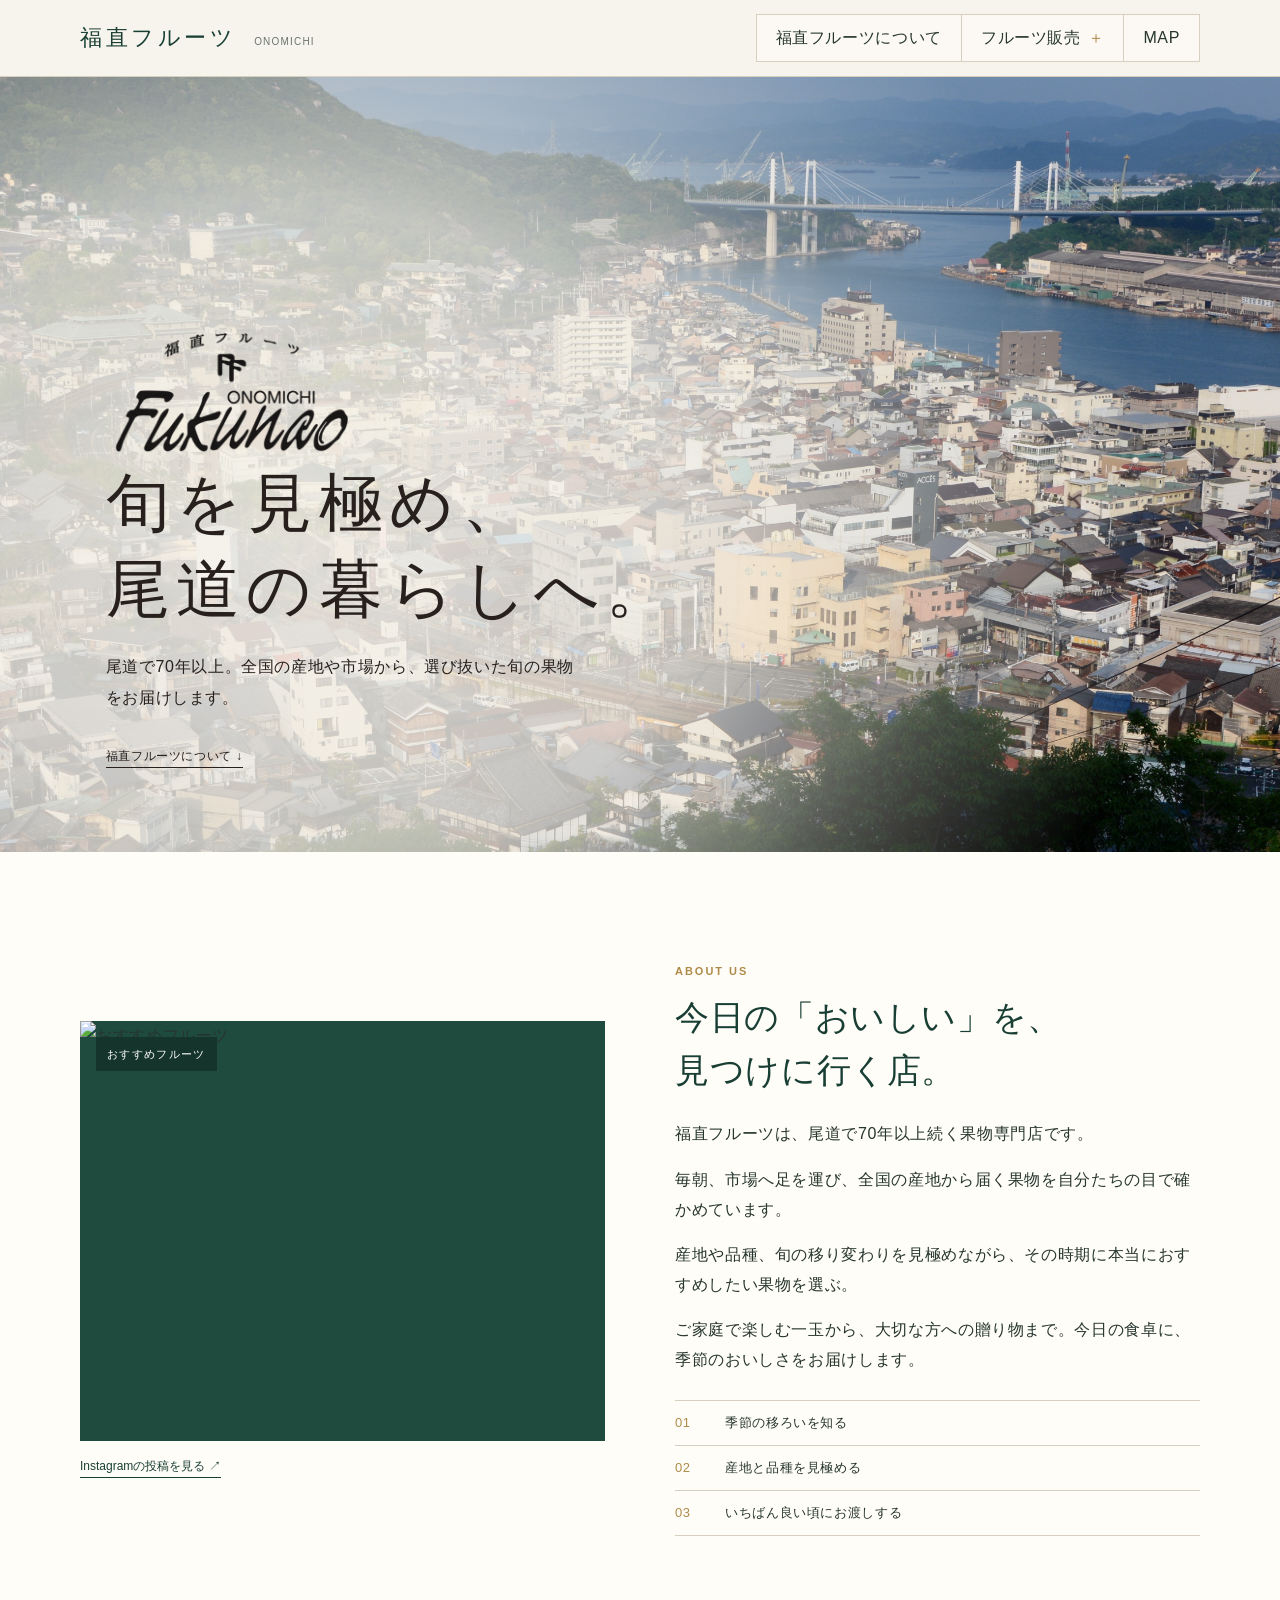
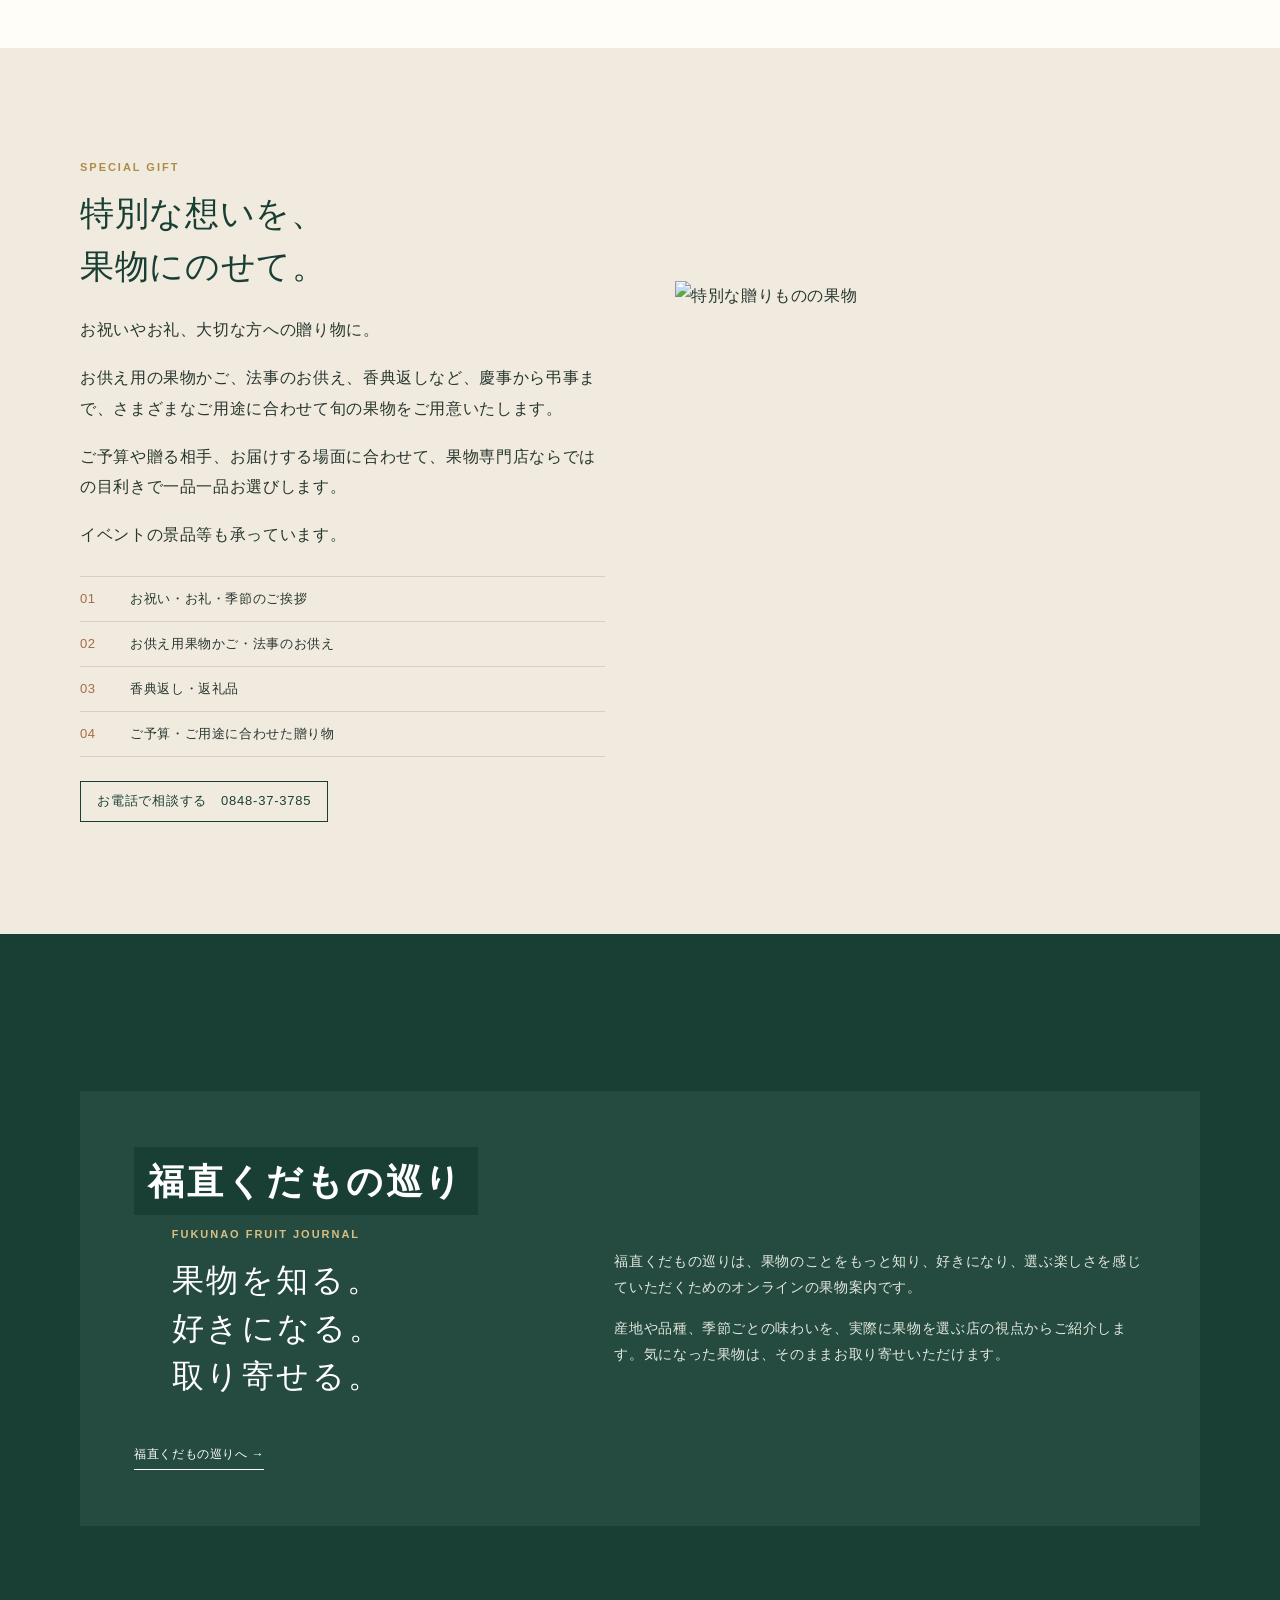
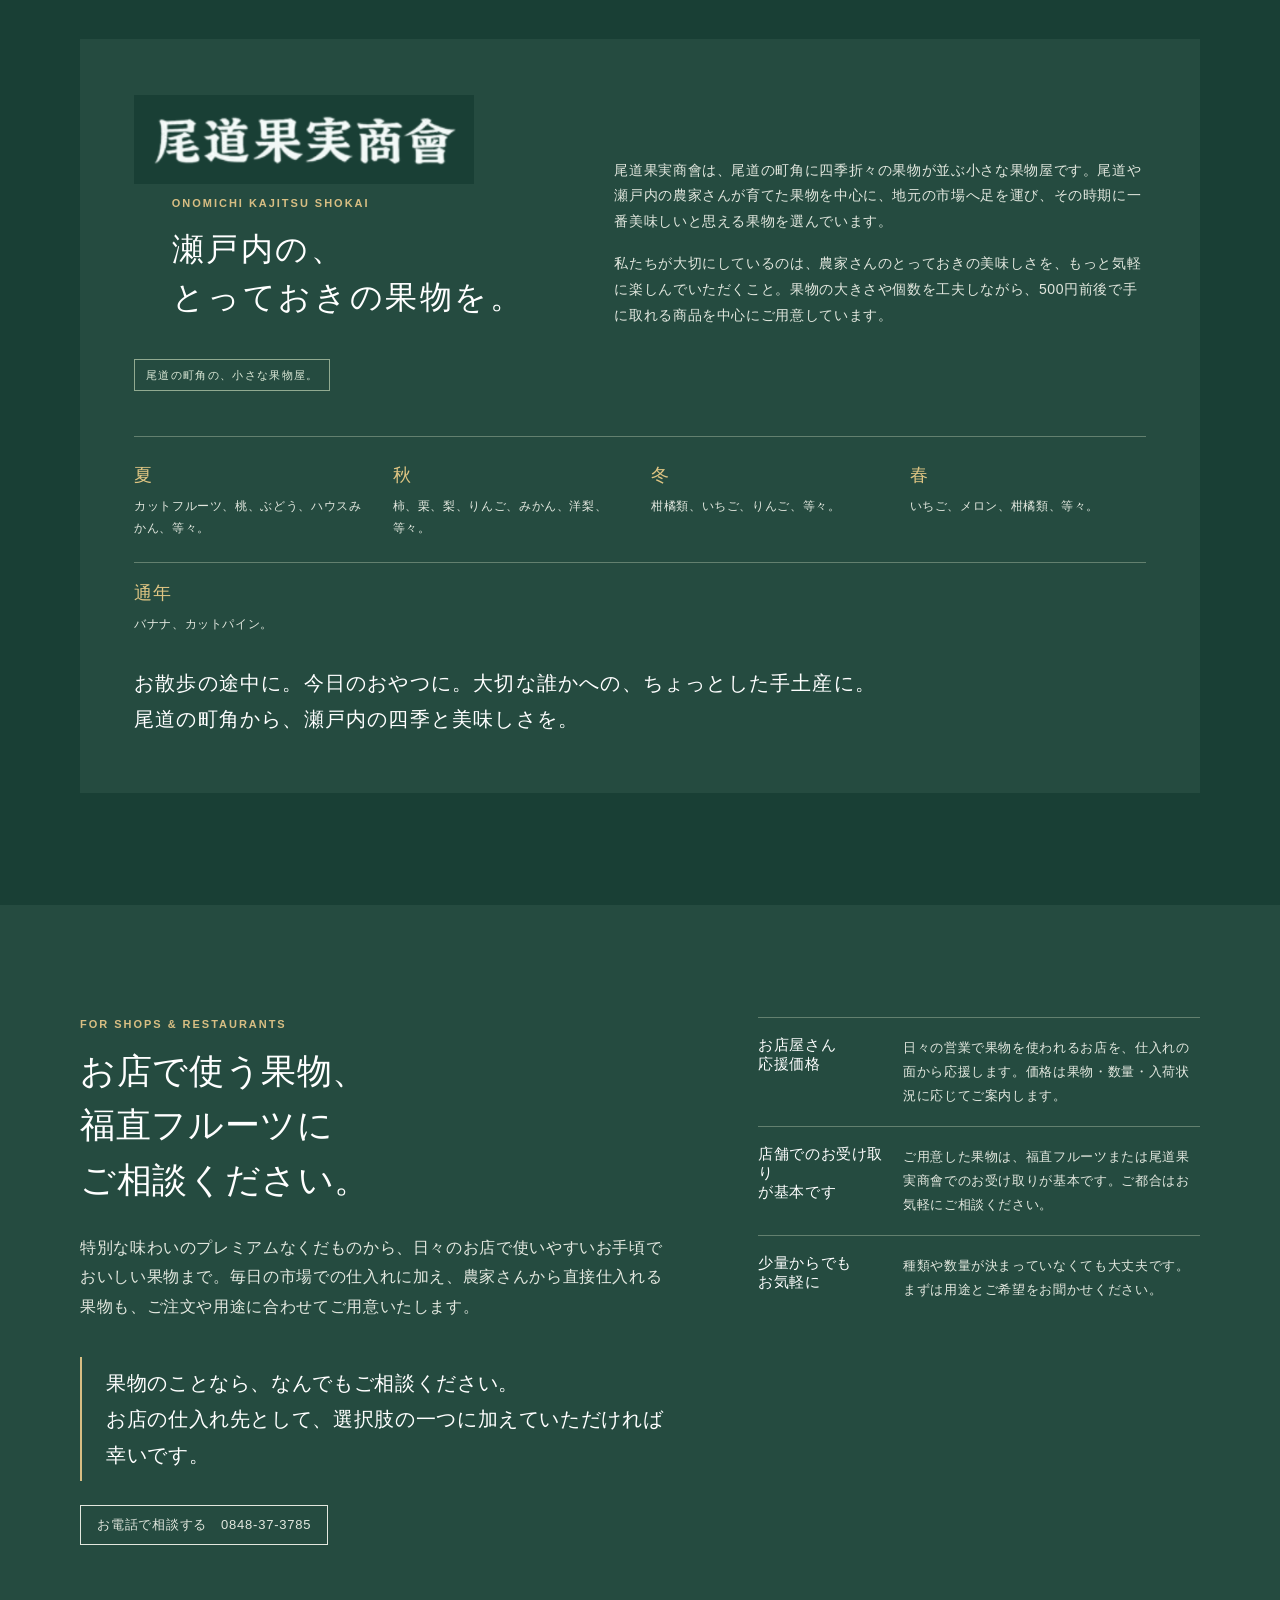
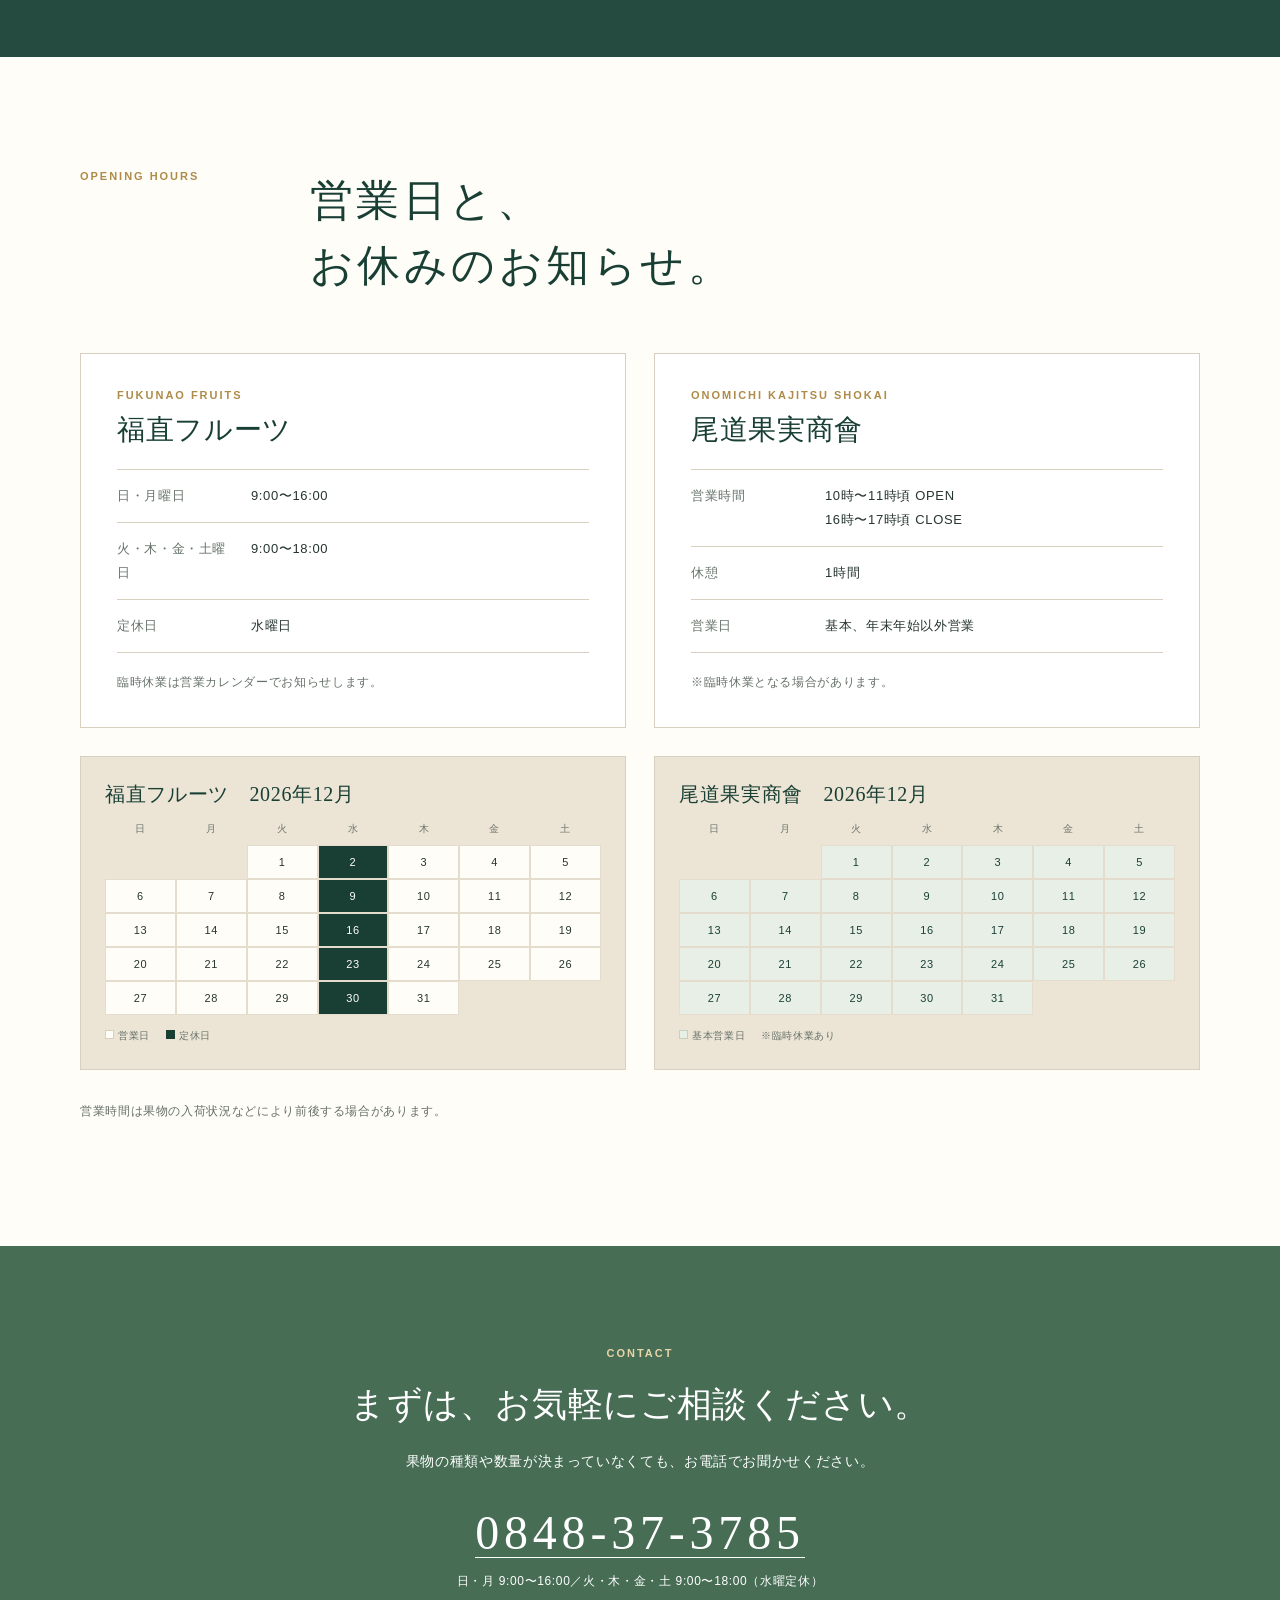
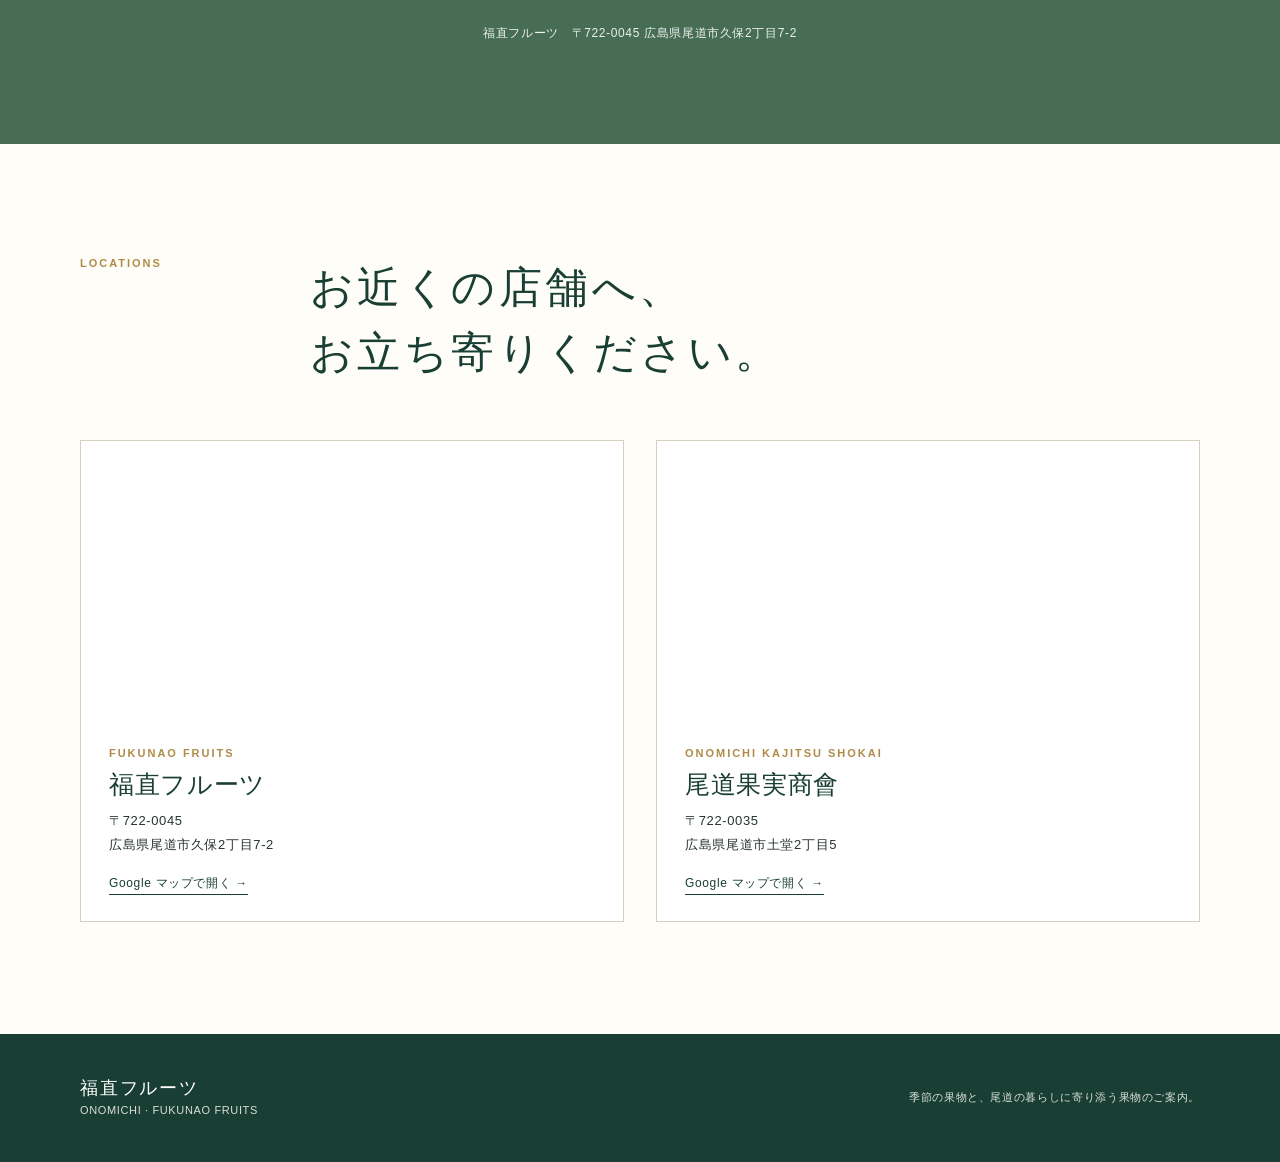
==== commit 3e778caa: "Refine media labels and add Kajitsu calendar" ====
--- a/index.html
+++ b/index.html
@@ -14,7 +14,7 @@
     .hero{min-height:580px;padding:92px 0 90px;display:grid;place-items:center;background:linear-gradient(120deg,rgba(247,244,237,.90),rgba(247,244,237,.62)),url('assets/onomichi-hero.jpg') 52% 38%/cover}.eyebrow{font-size:11px;letter-spacing:.2em;color:var(--gold);font-weight:700}.hero-inner{width:min(1120px,calc(100% - 48px))}.hero-logo{display:block;width:clamp(190px,20vw,270px);height:auto;margin:0 0 24px;filter:drop-shadow(0 2px 10px rgba(255,253,248,.72))}.hero h1{font:clamp(38px,5vw,69px)/1.35 var(--serif);letter-spacing:.1em;color:var(--ink);margin:18px 0}.hero p{max-width:510px;margin:0;font-size:15px}.hero .scroll{display:inline-block;margin-top:45px;color:var(--ink);font-size:12px;border-bottom:1px solid var(--ink)}
     section{padding:112px 0}.title-row{display:grid;grid-template-columns:190px 1fr;gap:40px;align-items:start;margin-bottom:55px}.en{font:11px/1.3 var(--sans);letter-spacing:.18em;color:var(--gold);font-weight:700}.title-row h2{font:clamp(28px,3.4vw,43px)/1.5 var(--serif);letter-spacing:.08em;margin:0;color:var(--ink)}.lead{max-width:710px;margin-left:230px;font-size:15px}
     .intro{background:#fffdf8}.intro-grid{display:grid;grid-template-columns:1fr 1fr;gap:70px;align-items:center}.intro img{width:100%;aspect-ratio:5/4;object-fit:cover}.intro h2{font:34px/1.55 var(--serif);color:var(--ink);margin:14px 0 22px}.rule-list{margin:25px 0 0;padding:0;list-style:none;border-top:1px solid var(--line)}.rule-list li{padding:10px 0;border-bottom:1px solid var(--line);font-size:13px}.rule-list b{display:inline-block;width:50px;color:var(--gold);font-weight:500}
-    .instagram-video{position:relative;aspect-ratio:5/4;background:#1f4a3e;overflow:hidden}.instagram-video video,.instagram-video img{width:100%;height:100%;object-fit:cover;display:block}.instagram-video__label{position:absolute;left:18px;bottom:17px;padding:7px 11px;background:rgba(20,52,43,.84);color:#fff;font-size:11px;letter-spacing:.12em}.instagram-video__actions{display:flex;gap:16px;align-items:center;margin-top:14px;font-size:12px}.instagram-open,.video-select{appearance:none;border:0;background:none;padding:0;color:var(--ink);font:inherit;cursor:pointer;border-bottom:1px solid var(--ink)}.video-select{color:#6a756d;border-color:#aaa}.instagram-modal{position:fixed;inset:0;z-index:100;background:rgba(14,30,25,.78);display:none;place-items:center;padding:24px}.instagram-modal.is-open{display:grid}.instagram-modal__card{position:relative;width:min(520px,100%);max-height:90vh;overflow:auto;background:#fffdf8;padding:46px 36px;text-align:center;box-shadow:0 25px 80px #0008}.instagram-modal__close{position:absolute;top:12px;right:15px;border:0;background:none;font-size:24px;cursor:pointer;color:var(--ink)}.instagram-modal__mark{font-size:28px;color:#af4d72}.instagram-modal h3{font:26px var(--serif);color:var(--ink);margin:15px 0 10px}.instagram-modal p{font-size:13px;margin:0 0 22px}.instagram-modal__link{display:inline-block;padding:11px 18px;background:var(--ink);color:#fff;font-size:13px}.instagram-modal iframe{display:none;width:100%;height:580px;border:0}.instagram-modal.has-post iframe{display:block}.instagram-modal.has-post .instagram-modal__fallback{display:none}
+    .instagram-video{position:relative;aspect-ratio:5/4;background:#1f4a3e;overflow:hidden}.instagram-video video,.instagram-video img{width:100%;height:100%;object-fit:cover;display:block}.fruit-recommendation-label{position:absolute;top:16px;left:16px;padding:7px 11px;background:rgba(20,52,43,.9);color:#fff;font-size:11px;letter-spacing:.12em}.instagram-video__actions{display:flex;align-items:center;margin-top:14px;font-size:12px}.instagram-open{appearance:none;border:0;background:none;padding:0;color:var(--ink);font:inherit;cursor:pointer;border-bottom:1px solid var(--ink)}.instagram-modal{position:fixed;inset:0;z-index:100;background:rgba(14,30,25,.78);display:none;place-items:center;padding:24px}.instagram-modal.is-open{display:grid}.instagram-modal__card{position:relative;width:min(520px,100%);max-height:90vh;overflow:auto;background:#fffdf8;padding:46px 36px;text-align:center;box-shadow:0 25px 80px #0008}.instagram-modal__close{position:absolute;top:12px;right:15px;border:0;background:none;font-size:24px;cursor:pointer;color:var(--ink)}.instagram-modal__mark{font-size:28px;color:#af4d72}.instagram-modal h3{font:26px var(--serif);color:var(--ink);margin:15px 0 10px}.instagram-modal p{font-size:13px;margin:0 0 22px}.instagram-modal__link{display:inline-block;padding:11px 18px;background:var(--ink);color:#fff;font-size:13px}.instagram-modal iframe{display:none;width:100%;height:580px;border:0}.instagram-modal.has-post iframe{display:block}.instagram-modal.has-post .instagram-modal__fallback{display:none}
     .services{background:var(--ink);color:#e8eadf}.services .title-row h2{color:#fff}.services .en{color:#d8be83}.services .lead{color:#dfe4dc}.service-grid{display:none}.service{padding:38px 32px 34px;background:var(--ink);min-height:355px;display:flex;flex-direction:column}.service-num{color:#d8be83;font:14px var(--serif)}.service h3{font:27px/1.45 var(--serif);letter-spacing:.08em;color:#fff;margin:26px 0 18px}.service p{font-size:13px;margin:0}.service .more{margin-top:auto;padding-top:30px;font-size:12px;color:#fff;border-bottom:1px solid #fff;align-self:flex-start}
     #market{padding-top:0}#market .title-row,#market>.wrap>.lead{display:none}
     .feature-story{margin-top:45px;padding:56px 54px;background:#254b40;display:grid;grid-template-columns:1fr 1.25fr;gap:55px;align-items:center}.feature-story h3{font:32px/1.5 var(--serif);letter-spacing:.08em;color:#fff;margin:15px 0}.feature-story p{margin:0;color:#e3e8df;font-size:14px}.feature-story p+p{margin-top:16px}.feature-story .more{display:inline-block;margin-top:28px;padding-bottom:4px;border-bottom:1px solid #fff;color:#fff;font-size:12px}
@@ -125,7 +125,7 @@
     <section class="hero"><div class="hero-inner"><img class="hero-logo" src="assets/fukunao-logo.webp" alt="福直フルーツ"><h1>旬を見極め、<br><span>尾道の暮らしへ。</span></h1><p>尾道で70年以上。全国の産地や市場から、選び抜いた旬の果物をお届けします。</p><a class="scroll" href="#about">福直フルーツについて ↓</a></div></section>
     <section class="services feature-meguri" id="meguri"><div class="wrap"><article class="feature-story"><div><div class="feature-name feature-name--meguri">福直くだもの巡り</div><div class="en">FUKUNAO FRUIT JOURNAL</div><h3>果物を知る。<br>好きになる。<br>取り寄せる。</h3><a class="more" href="https://fukunaofruits.com/meguri/">福直くだもの巡りへ →</a></div><div><p>福直くだもの巡りは、果物のことをもっと知り、好きになり、選ぶ楽しさを感じていただくためのオンラインの果物案内です。</p><p>産地や品種、季節ごとの味わいを、実際に果物を選ぶ店の視点からご紹介します。気になった果物は、そのままお取り寄せいただけます。</p></div></article></div></section>
     <section class="intro" id="about"><div class="wrap intro-grid"><img data-instagram-video data-instagram-featured src="https://fukunaofruits.com/assets/meguri/official-apples-815f3ecb0578.webp" alt="店頭に並ぶりんご"><div><div class="en">ABOUT US</div><h2>今日の「おいしい」を、<br>見つけに行く店。</h2><p>福直フルーツは、尾道で70年以上続く果物専門店です。</p><p>毎朝、市場へ足を運び、全国の産地から届く果物を自分たちの目で確かめています。</p><p>産地や品種、旬の移り変わりを見極めながら、その時期に本当におすすめしたい果物を選ぶ。</p><p>ご家庭で楽しむ一玉から、大切な方への贈り物まで。今日の食卓に、季節のおいしさをお届けします。</p><ul class="rule-list"><li><b>01</b>季節の移ろいを知る</li><li><b>02</b>産地と品種を見極める</li><li><b>03</b>いちばん良い頃にお渡しする</li></ul></div></div></section>
-    <section class="intro gift-feature" id="gift"><div class="wrap intro-grid"><img data-instagram-video src="https://fukunaofruits.com/assets/meguri/official-crown-melon-f6eee4651ef9.webp" alt="特別な贈りものの果物"><div class="gift-copy"><div class="en">SPECIAL GIFT</div><h2>特別な想いを、<br>果物にのせて。</h2><p>お祝いやお礼、大切な方への贈り物に。</p><p>お供え用の果物かご、法事のお供え、香典返しなど、慶事から弔事まで、さまざまなご用途に合わせて旬の果物をご用意いたします。</p><p>ご予算や贈る相手、お届けする場面に合わせて、果物専門店ならではの目利きで一品一品お選びします。</p><p>イベントの景品等も承っています。</p><ul class="rule-list"><li><b>01</b>お祝い・お礼・季節のご挨拶</li><li><b>02</b>お供え用果物かご・法事のお供え</li><li><b>03</b>香典返し・返礼品</li><li><b>04</b>ご予算・ご用途に合わせた贈り物</li></ul></div></div></section>
+    <section class="intro gift-feature" id="gift"><div class="wrap intro-grid"><img src="https://fukunaofruits.com/assets/meguri/official-crown-melon-f6eee4651ef9.webp" alt="特別な贈りものの果物"><div class="gift-copy"><div class="en">SPECIAL GIFT</div><h2>特別な想いを、<br>果物にのせて。</h2><p>お祝いやお礼、大切な方への贈り物に。</p><p>お供え用の果物かご、法事のお供え、香典返しなど、慶事から弔事まで、さまざまなご用途に合わせて旬の果物をご用意いたします。</p><p>ご予算や贈る相手、お届けする場面に合わせて、果物専門店ならではの目利きで一品一品お選びします。</p><p>イベントの景品等も承っています。</p><ul class="rule-list"><li><b>01</b>お祝い・お礼・季節のご挨拶</li><li><b>02</b>お供え用果物かご・法事のお供え</li><li><b>03</b>香典返し・返礼品</li><li><b>04</b>ご予算・ご用途に合わせた贈り物</li></ul></div></div></section>
     <section class="services" id="market"><div class="wrap"><div class="title-row"><div class="en">FUKUNAO'S WORK</div><h2>果物の楽しみ方を、<br>もっと身近に。</h2></div><p class="lead">店頭で選ぶ、知って取り寄せる、そしてお店で使う。福直フルーツの目利きを、それぞれの場面へつなげます。</p><div class="service-grid" style="margin-top:45px"><article class="service" id="meguri"><span class="service-num">01</span><h3>福直<br>くだもの巡り</h3><p>果物を知ると、選ぶ楽しさが変わる。品種や産地の話を読みながら、季節の一箱に出会うオンラインの果物案内です。</p><a class="more" href="https://fukunaofruits.com/meguri/">くだもの巡りへ →</a></article><article class="service"><span class="service-num">02</span><h3>尾道<br>果実商會</h3><p>尾道の商店街で、旬の果物を気軽に。日々の暮らしに寄り添う、福直フルーツのもうひとつの果物売場です。</p><a class="more" href="#onomichi-kajitsu">果実商會について →</a></article><article class="service"><span class="service-num">03</span><h3>お店屋さん向け<br>果物販売</h3><p>飲食店、カフェ、菓子店などへ。ご注文に合わせて、その時季に合う果物をご用意します。</p><a class="more" href="#business">お取引のご案内 →</a></article></div><aside class="shop-feature" id="onomichi-kajitsu"><div class="shop-feature__intro"><div><div class="feature-name feature-name--logo" aria-label="尾道果実商會"><img src="assets/onomichi-kajitsu-shokai-logo.png" alt="尾道果実商會"></div><div class="en">ONOMICHI KAJITSU SHOKAI</div><h3>瀬戸内の、<br>とっておきの果物を。</h3><span class="tag">尾道の町角の、小さな果物屋。</span></div><div class="shop-copy"><p>尾道果実商會は、尾道の町角に四季折々の果物が並ぶ小さな果物屋です。尾道や瀬戸内の農家さんが育てた果物を中心に、地元の市場へ足を運び、その時期に一番美味しいと思える果物を選んでいます。</p><p>私たちが大切にしているのは、農家さんのとっておきの美味しさを、もっと気軽に楽しんでいただくこと。果物の大きさや個数を工夫しながら、500円前後で手に取れる商品を中心にご用意しています。</p></div></div><div class="shop-details"><div><h4>夏</h4><p>カットフルーツ、桃、ぶどう、ハウスみかん。</p></div><div><h4>秋</h4><p>柿、栗、梨、りんご、みかん。</p></div><div><h4>冬</h4><p>柑橘類、いちご、りんご。</p></div><div><h4>春</h4><p>いちご、メロン、柑橘類。</p></div></div><p class="closing">お散歩の途中に。今日のおやつに。大切な誰かへの、ちょっとした手土産に。<br>尾道の町角から、瀬戸内の四季と美味しさを。</p></aside></div></section>
     <section class="business" id="business"><div class="wrap business-grid"><div><div class="en">FOR SHOPS & RESTAURANTS</div><h3>お店で使う果物、<br>福直フルーツに<br>ご相談ください。</h3><p>特別な味わいのプレミアムなくだものから、日々のお店で使いやすいお手頃でおいしい果物まで。毎日の市場での仕入れに加え、農家さんから直接仕入れる果物も、ご注文や用途に合わせてご用意いたします。</p><p class="quote">果物のことなら、なんでもご相談ください。<br>お店の仕入れ先として、選択肢の一つに加えていただければ幸いです。</p></div><div><div class="point"><strong>お店屋さん<br>応援価格</strong><p>日々の営業で果物を使われるお店を、仕入れの面から応援します。価格は果物・数量・入荷状況に応じてご案内します。</p></div><div class="point"><strong>店舗でのお受け取り<br>が基本です</strong><p>ご用意した果物は、福直フルーツまたは尾道果実商會でのお受け取りが基本です。ご都合はお気軽にご相談ください。</p></div><div class="point"><strong>少量からでも<br>お気軽に</strong><p>種類や数量が決まっていなくても大丈夫です。まずは用途とご希望をお聞かせください。</p></div></div></div></section>
     <section class="flow" id="notice"><div class="wrap"><div class="title-row"><div class="en">OPENING HOURS</div><h2>営業日と、<br>お休みのお知らせ。</h2></div><div class="hours-grid"><article class="hours-card"><div class="en">FUKUNAO FRUITS</div><h3>福直フルーツ</h3><dl><div><dt>日・月曜日</dt><dd>9:00〜16:00</dd></div><div><dt>火・木・金・土曜日</dt><dd>9:00〜18:00</dd></div><div><dt>定休日</dt><dd>水曜日</dd></div></dl><p class="hours-note">臨時休業は営業カレンダーでお知らせします。</p></article><article class="hours-card"><div class="en">ONOMICHI KAJITSU SHOKAI</div><h3>尾道果実商會</h3><dl><div><dt>営業時間</dt><dd>10時〜11時頃 OPEN<br>16時〜17時頃 CLOSE</dd></div><div><dt>休憩</dt><dd>1時間</dd></div><div><dt>営業日</dt><dd>基本、年末年始以外営業</dd></div></dl><p class="hours-note">※臨時休業となる場合があります。</p></article></div><div class="calendar-row"><article class="calendar-card"><h4>福直フルーツ　2026年11月</h4><div class="calendar-head"><span>日</span><span>月</span><span>火</span><span>水</span><span>木</span><span>金</span><span>土</span></div><div class="calendar-dates"><span>1</span><span>2</span><span>3</span><span class="closed">4</span><span>5</span><span>6</span><span>7</span><span>8</span><span>9</span><span>10</span><span class="closed">11</span><span>12</span><span>13</span><span>14</span><span>15</span><span>16</span><span>17</span><span class="closed">18</span><span>19</span><span>20</span><span>21</span><span>22</span><span>23</span><span>24</span><span class="closed">25</span><span>26</span><span>27</span><span>28</span><span>29</span><span>30</span></div><div class="calendar-legend"><span><i></i>営業日</span><span><i class="closed"></i>定休日</span></div></article><article class="calendar-card"><h4>尾道果実商會　2026年11月</h4><div class="calendar-head"><span>日</span><span>月</span><span>火</span><span>水</span><span>木</span><span>金</span><span>土</span></div><div class="calendar-dates"><span class="all-open">1</span><span class="all-open">2</span><span class="all-open">3</span><span class="all-open">4</span><span class="all-open">5</span><span class="all-open">6</span><span class="all-open">7</span><span class="all-open">8</span><span class="all-open">9</span><span class="all-open">10</span><span class="all-open">11</span><span class="all-open">12</span><span class="all-open">13</span><span class="all-open">14</span><span class="all-open">15</span><span class="all-open">16</span><span class="all-open">17</span><span class="all-open">18</span><span class="all-open">19</span><span class="all-open">20</span><span class="all-open">21</span><span class="all-open">22</span><span class="all-open">23</span><span class="all-open">24</span><span class="all-open">25</span><span class="all-open">26</span><span class="all-open">27</span><span class="all-open">28</span><span class="all-open">29</span><span class="all-open">30</span></div><div class="calendar-legend"><span><i class="all-open"></i>基本営業日</span><span>※臨時休業あり</span></div></article></div><p class="notice">営業時間は果物の入荷状況などにより前後する場合があります。</p></div></section>
@@ -144,21 +144,8 @@
       const isFeaturedPost = sourceImage.hasAttribute('data-instagram-featured');
       const videoBlock = document.createElement('div');
       if (isFeaturedPost) videoBlock.dataset.instagramFeatured = 'true';
-      videoBlock.innerHTML = '<div class="instagram-video"><img src="' + originalImage + '" alt="Instagram動画のサムネイル"><span class="instagram-video__label">INSTAGRAM VIDEO</span></div><div class="instagram-video__actions"><button class="instagram-open" type="button">Instagramの投稿を見る ↗</button><label class="video-select">動画を選択<input type="file" accept="video/*" hidden></label></div>';
+      videoBlock.innerHTML = '<div class="instagram-video"><img src="' + originalImage + '" alt="おすすめフルーツ"><span class="fruit-recommendation-label">おすすめフルーツ</span></div><div class="instagram-video__actions"><button class="instagram-open" type="button">Instagramの投稿を見る ↗</button></div>';
       sourceImage.replaceWith(videoBlock);
-      videoBlock.querySelector('input').addEventListener('change', event => {
-        const file = event.target.files[0];
-        if (!file) return;
-        const video = document.createElement('video');
-        video.muted = true;
-        video.autoplay = true;
-        video.loop = true;
-        video.playsInline = true;
-        video.src = URL.createObjectURL(file);
-        const currentMedia = videoBlock.querySelector('.instagram-video img, .instagram-video video');
-        if (currentMedia) currentMedia.replaceWith(video);
-        video.play();
-      });
       videoBlock.querySelector('.instagram-open').addEventListener('click', () => {
         const postUrl = videoBlock.dataset.instagramPostUrl || instagramPostUrl;
         const isPost = /instagram\.com\/(p|reel)\//.test(postUrl);
@@ -286,20 +273,23 @@
       for (let date = 1; date <= lastDate; date += 1) {
         const weekday = new Date(calendarYear, calendarMonth, date).getDay();
         const key = dateKey(date);
-        const hours = hoursByDate[key] || defaultHours(date);
-        const isClosed = cardIndex === 0 && (!hours || (closedDates.includes(key) && !hoursByDate[key]));
-        const statusClass = cardIndex === 0 ? (isClosed ? 'closed' : '') : 'all-open';
-        cells.push(`<span class="${statusClass}" aria-label="${calendarMonth + 1}月${date}日 ${isClosed ? '休業日' : (cardIndex === 0 ? `営業時間 ${hours}` : '基本営業日')}">${date}</span>`);
+        const hours = hoursByDate[key] || (cardIndex === 0 ? defaultHours(date) : '基本営業日');
+        const isClosed = closedDates.includes(key) && !hoursByDate[key] || (cardIndex === 0 && !hours);
+        const statusClass = isClosed ? 'closed' : (cardIndex === 0 ? '' : 'all-open');
+        cells.push(`<span class="${statusClass}" aria-label="${calendarMonth + 1}月${date}日 ${isClosed ? '休業日' : (hoursByDate[key] ? `営業時間 ${hours}` : (cardIndex === 0 ? `営業時間 ${hours}` : '基本営業日'))}">${date}</span>`);
       }
       dates.innerHTML = cells.join('');
     };
     const calendarCards = document.querySelectorAll('.calendar-card');
-    if (calendarCards[0]) {
-      fetch(`/api/calendar?month=${monthKey}`)
-        .then(response => response.ok ? response.json() : null)
-        .then(data => renderCalendar(calendarCards[0], 0, data?.closedDates || [], data?.hoursByDate || {}))
-        .catch(() => renderCalendar(calendarCards[0], 0));
-    }
-    if (calendarCards[1]) renderCalendar(calendarCards[1], 1);
+    Promise.all([
+      fetch(`/api/calendar?month=${monthKey}&shop=fukunao`).then(response => response.ok ? response.json() : null),
+      fetch(`/api/calendar?month=${monthKey}&shop=onomichi-kajitsu`).then(response => response.ok ? response.json() : null)
+    ]).then(([fukunao, kajitsu]) => {
+      if (calendarCards[0]) renderCalendar(calendarCards[0], 0, fukunao?.closedDates || [], fukunao?.hoursByDate || {});
+      if (calendarCards[1]) renderCalendar(calendarCards[1], 1, kajitsu?.closedDates || [], kajitsu?.hoursByDate || {});
+    }).catch(() => {
+      if (calendarCards[0]) renderCalendar(calendarCards[0], 0);
+      if (calendarCards[1]) renderCalendar(calendarCards[1], 1);
+    });
   </script>
 </body></html>
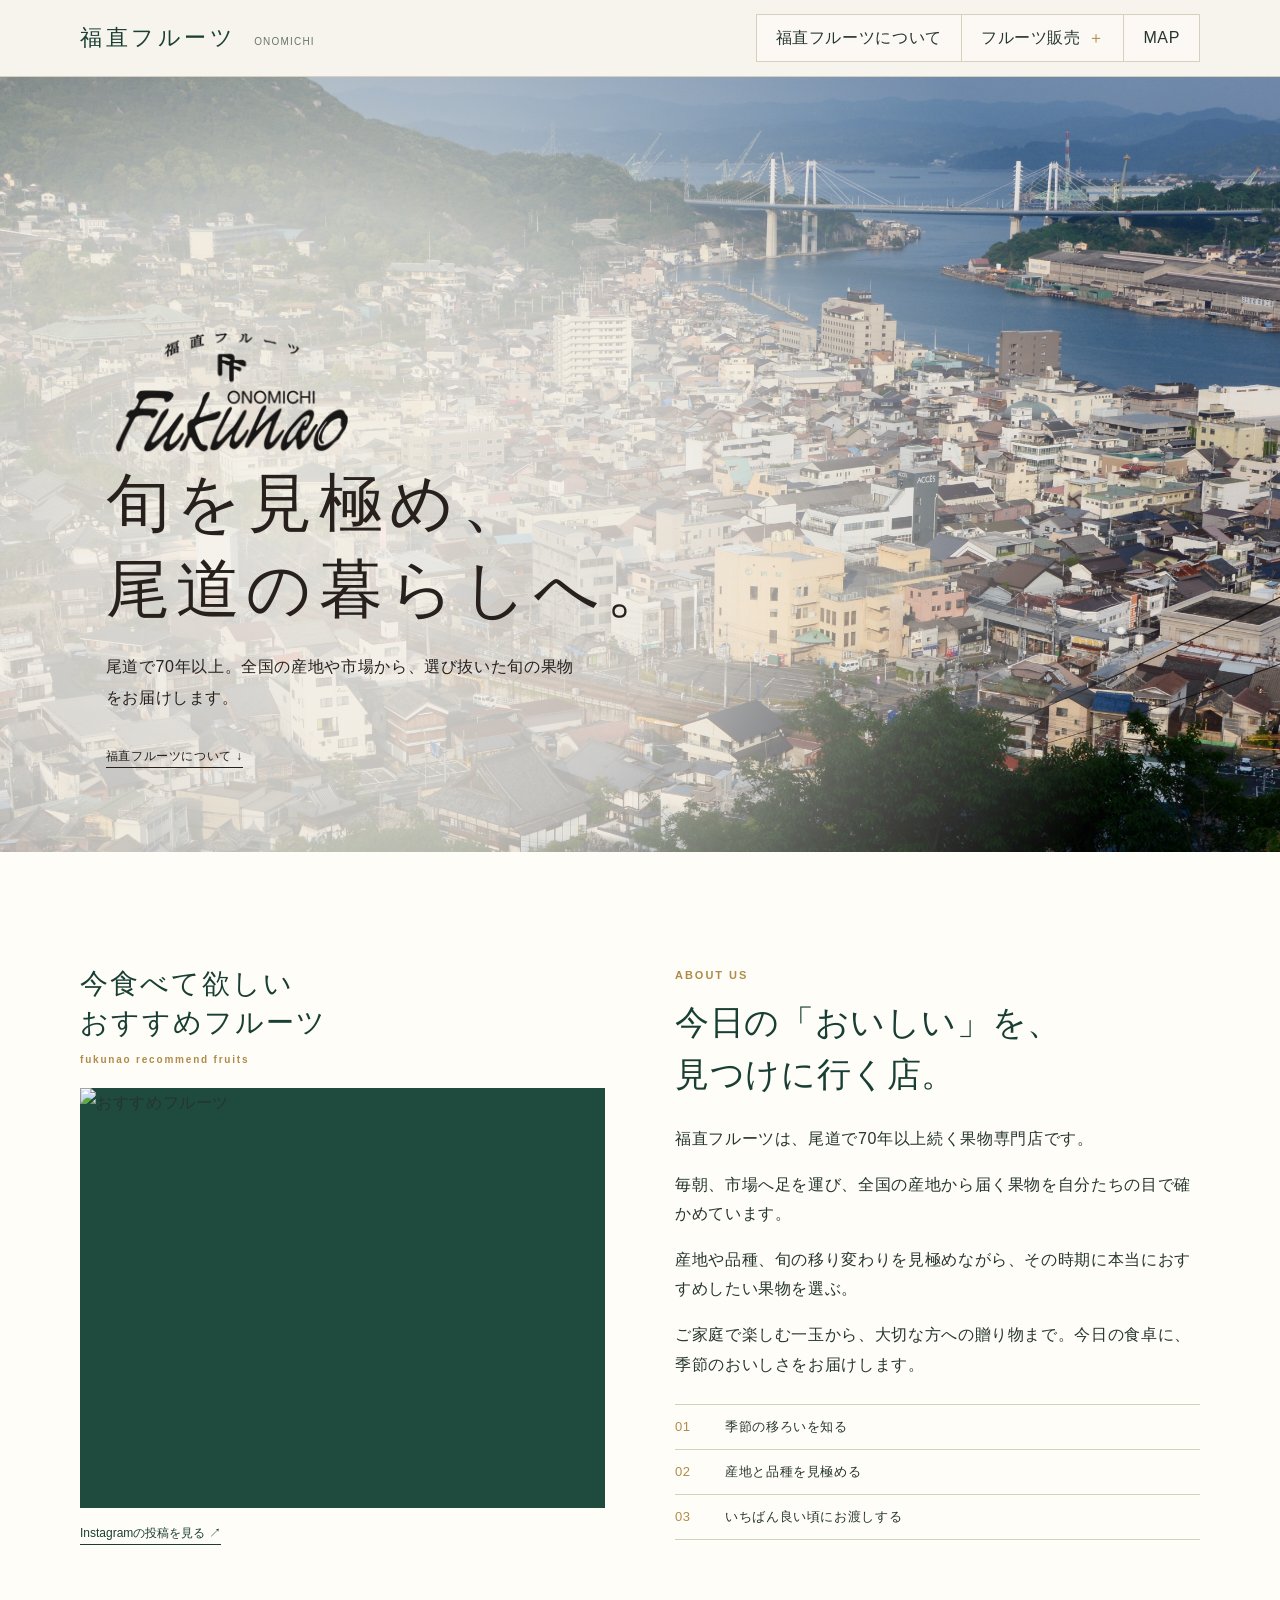
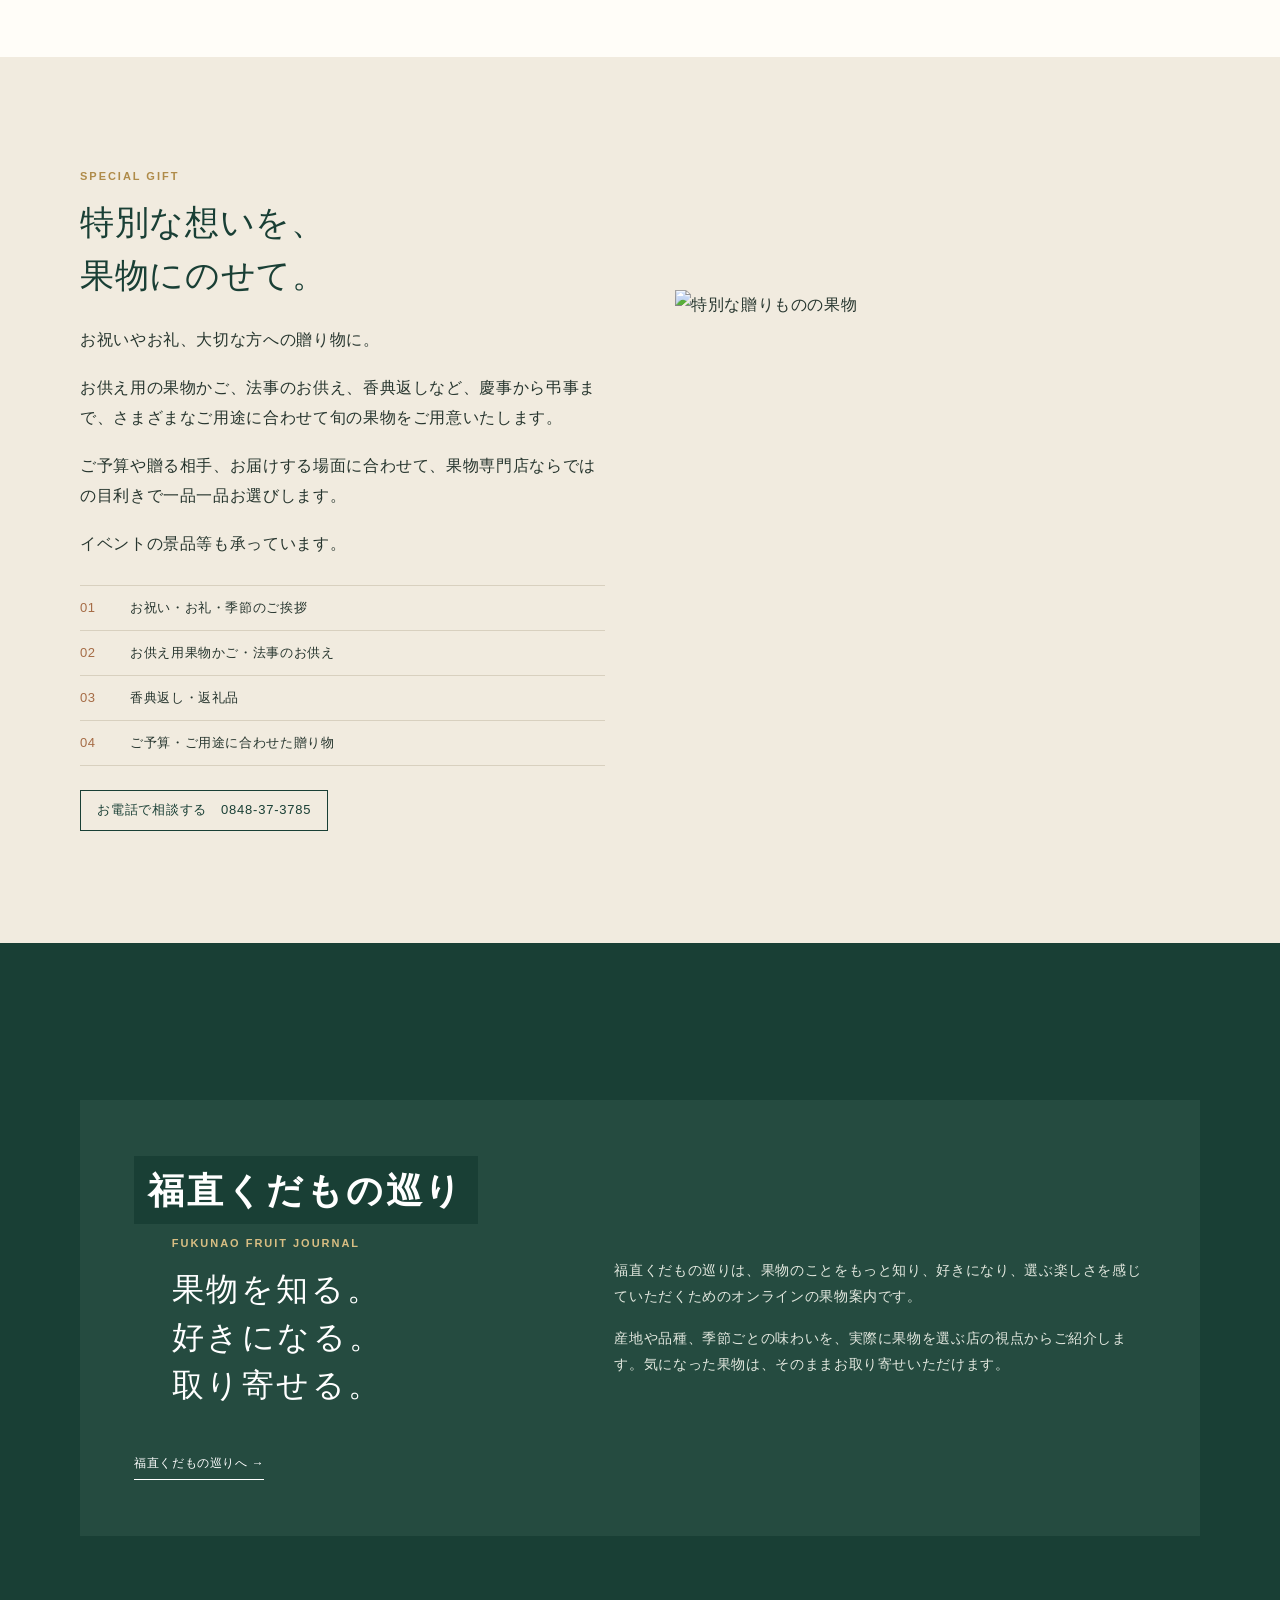
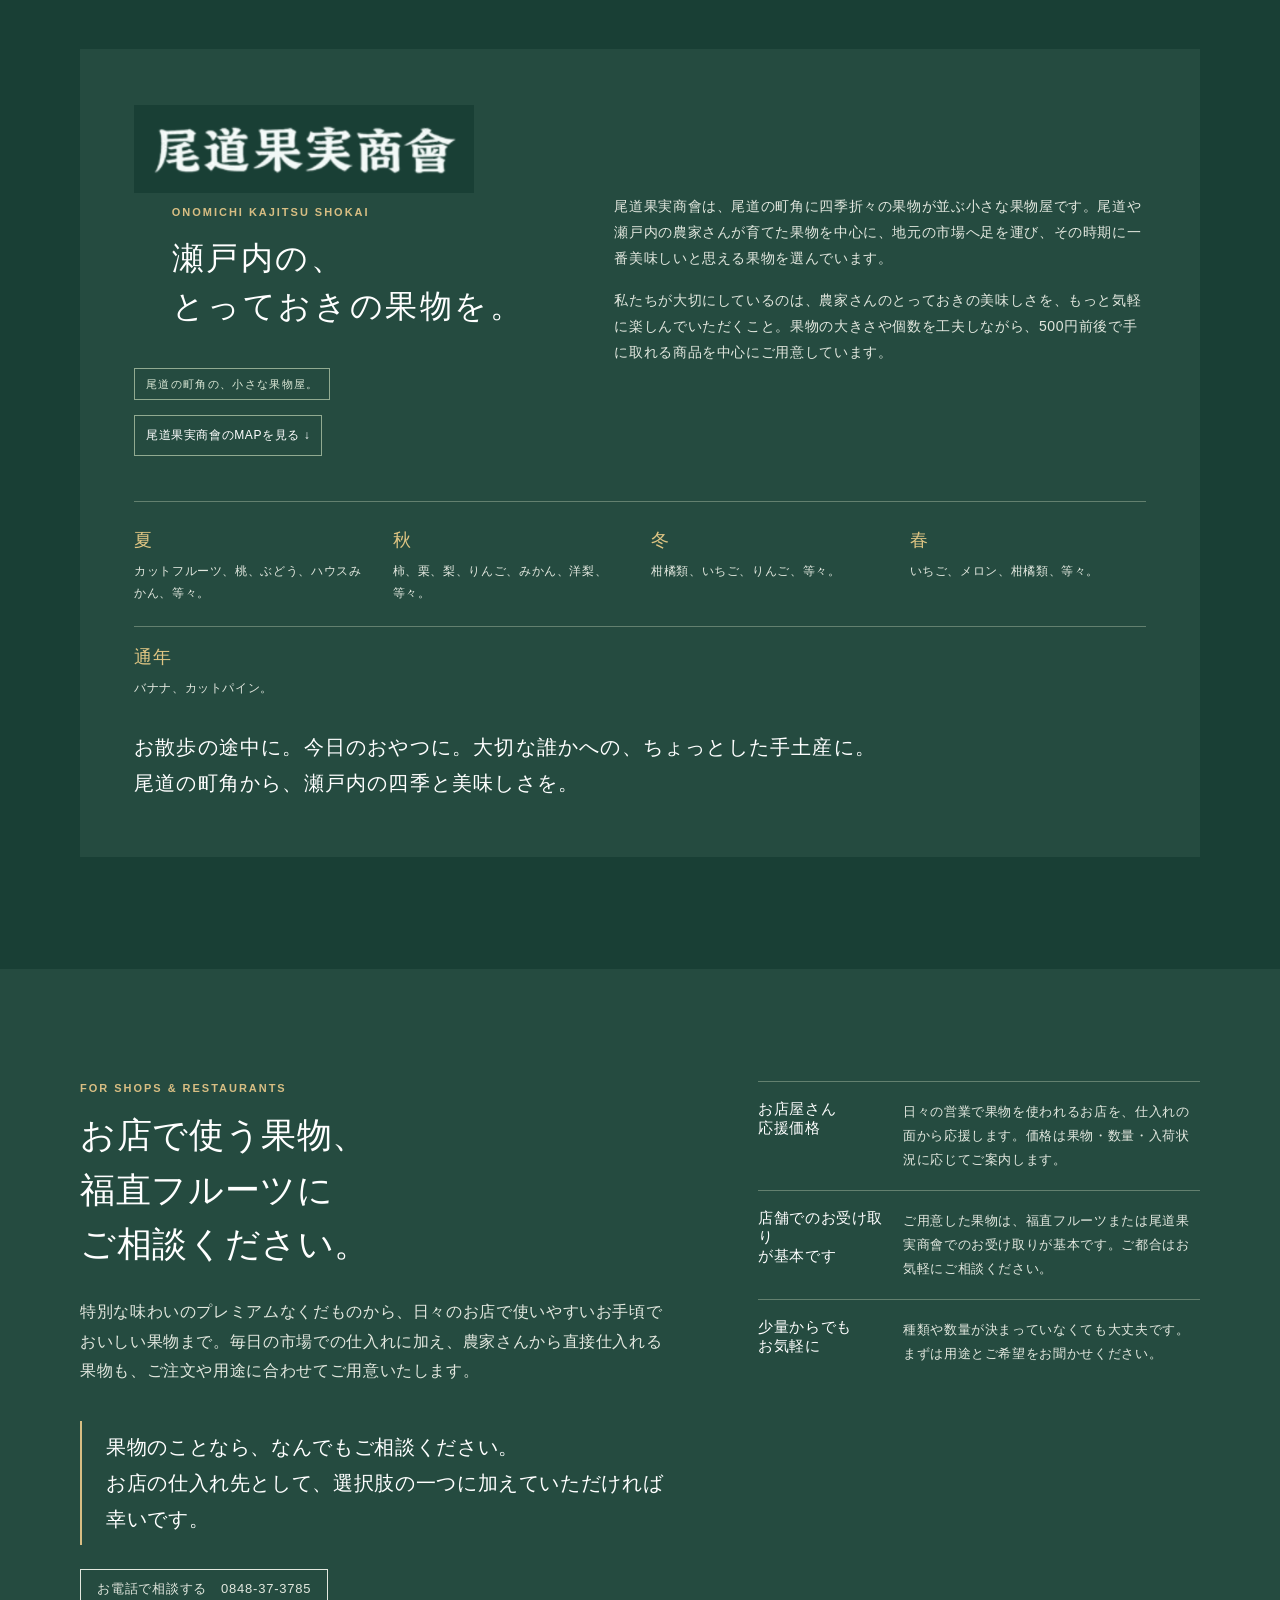
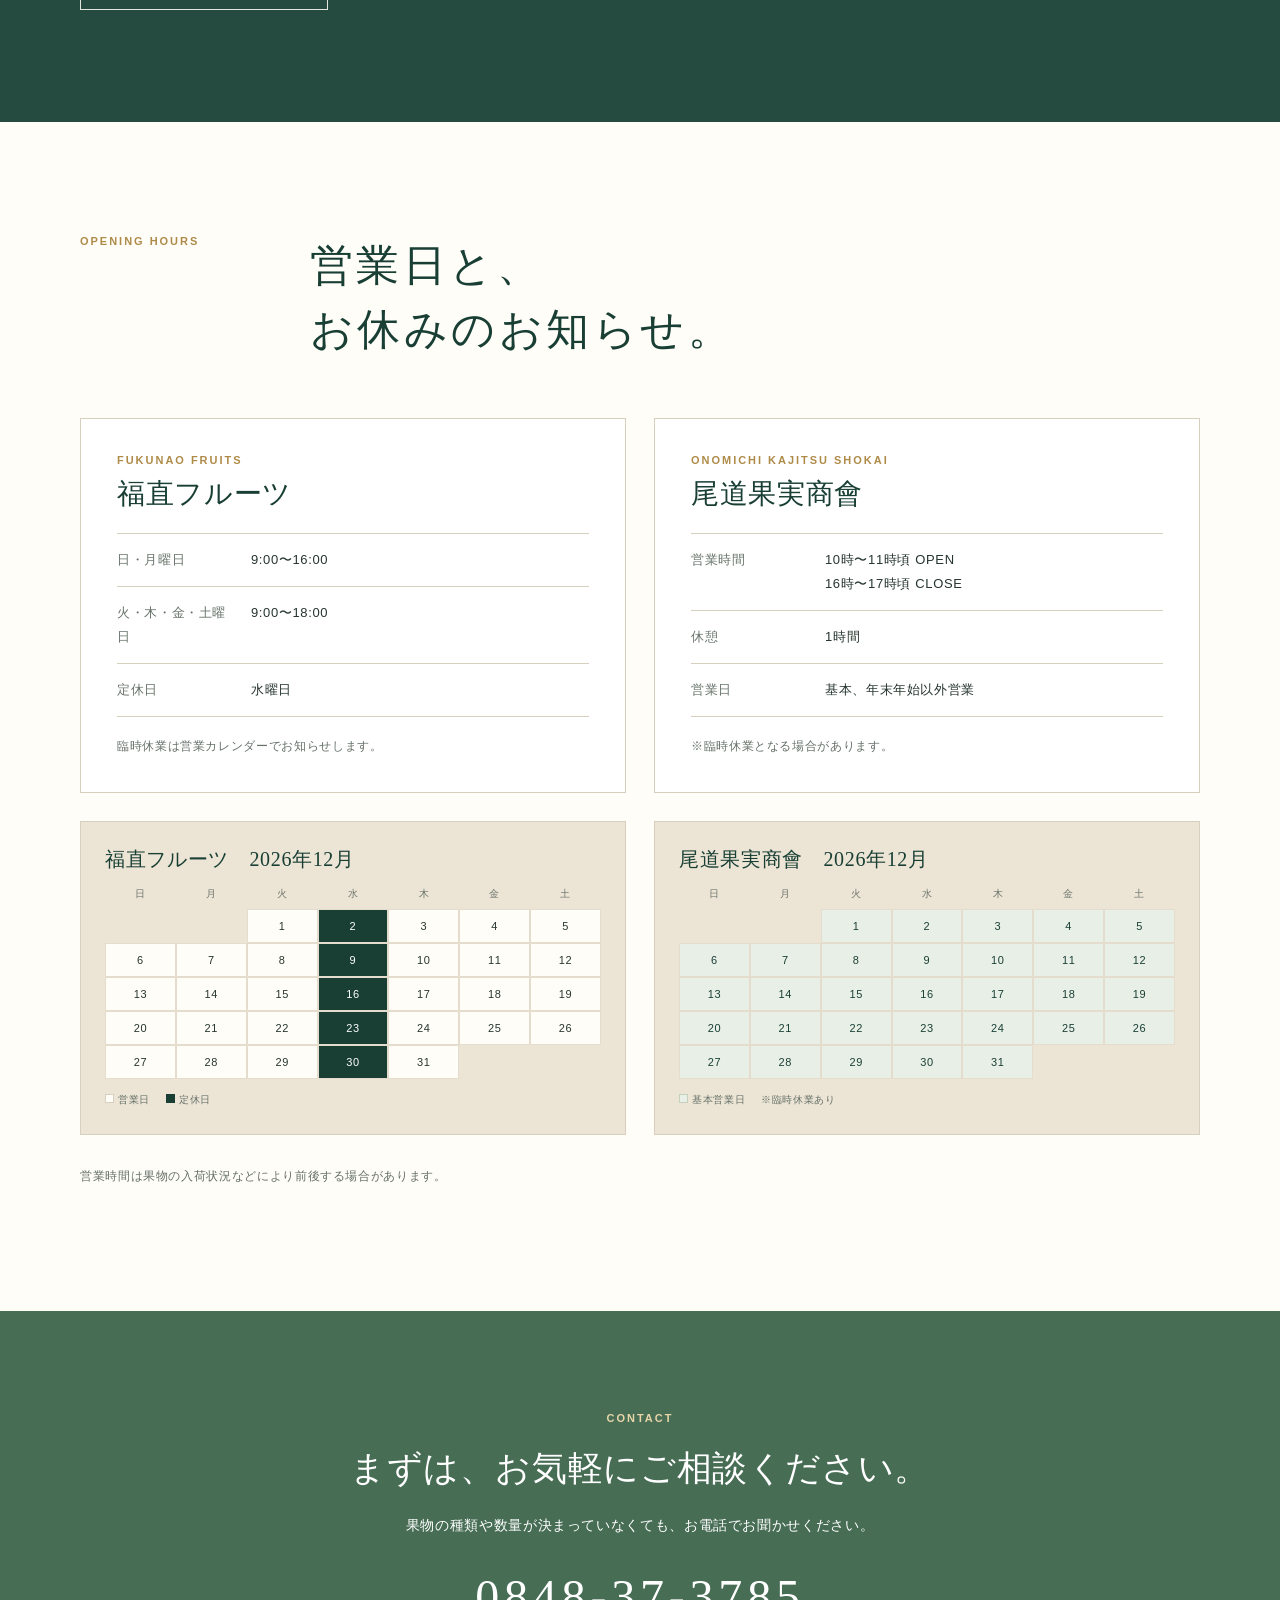
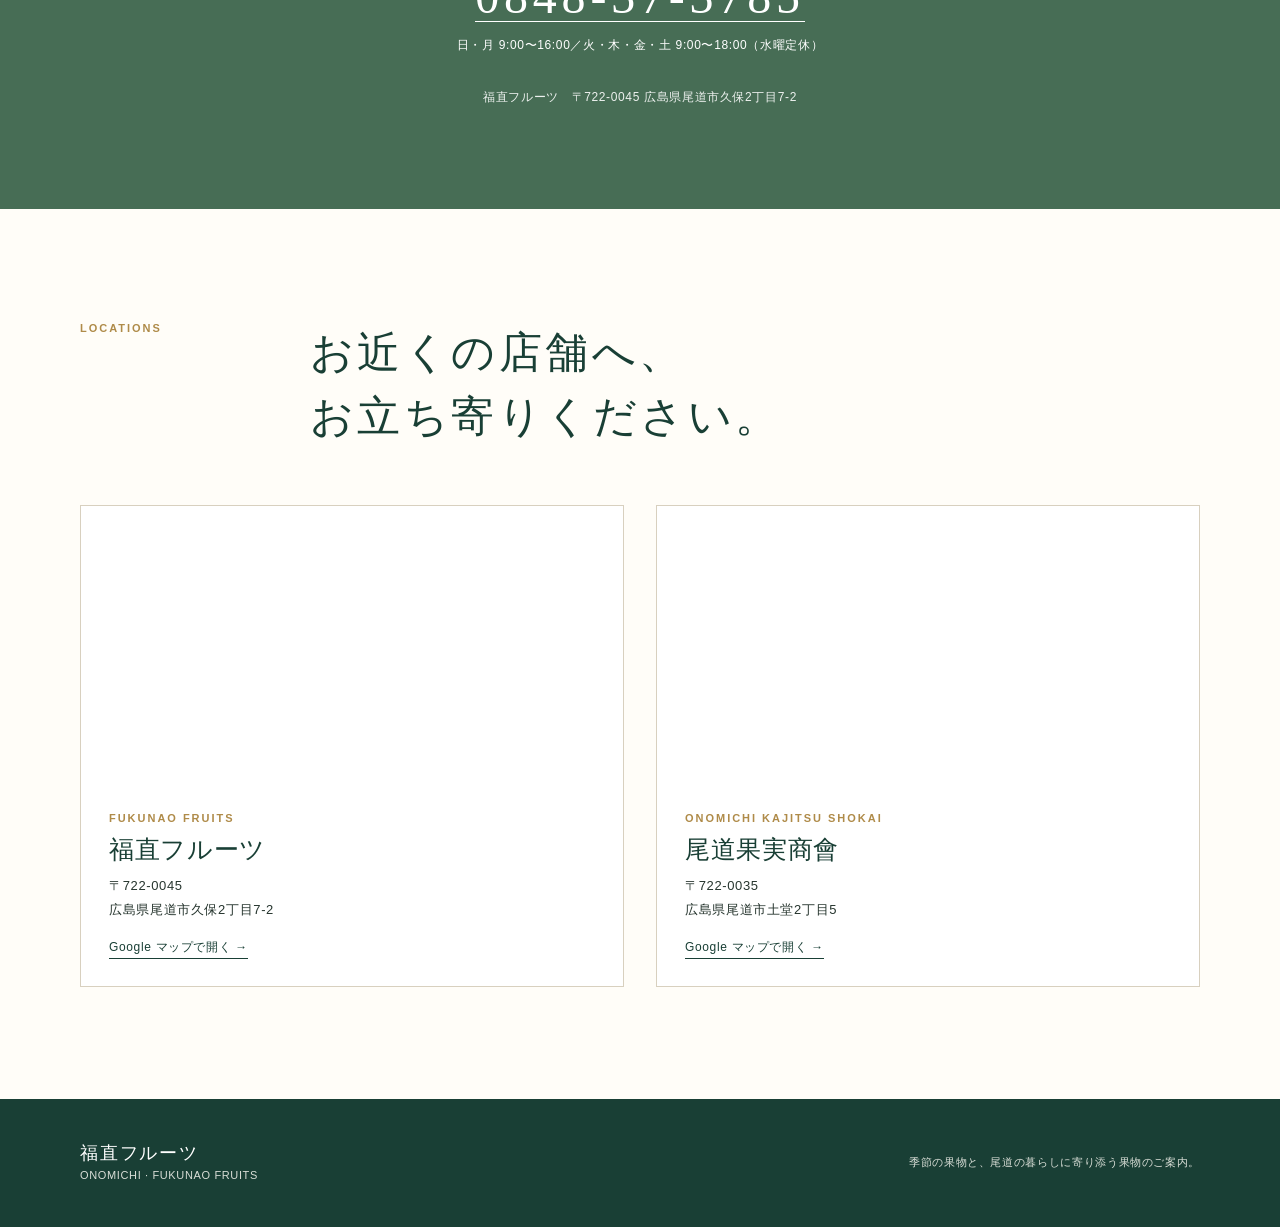
==== commit 2f5c463a: "Refine featured fruit heading and add Kajitsu map link" ====
--- a/index.html
+++ b/index.html
@@ -14,11 +14,11 @@
     .hero{min-height:580px;padding:92px 0 90px;display:grid;place-items:center;background:linear-gradient(120deg,rgba(247,244,237,.90),rgba(247,244,237,.62)),url('assets/onomichi-hero.jpg') 52% 38%/cover}.eyebrow{font-size:11px;letter-spacing:.2em;color:var(--gold);font-weight:700}.hero-inner{width:min(1120px,calc(100% - 48px))}.hero-logo{display:block;width:clamp(190px,20vw,270px);height:auto;margin:0 0 24px;filter:drop-shadow(0 2px 10px rgba(255,253,248,.72))}.hero h1{font:clamp(38px,5vw,69px)/1.35 var(--serif);letter-spacing:.1em;color:var(--ink);margin:18px 0}.hero p{max-width:510px;margin:0;font-size:15px}.hero .scroll{display:inline-block;margin-top:45px;color:var(--ink);font-size:12px;border-bottom:1px solid var(--ink)}
     section{padding:112px 0}.title-row{display:grid;grid-template-columns:190px 1fr;gap:40px;align-items:start;margin-bottom:55px}.en{font:11px/1.3 var(--sans);letter-spacing:.18em;color:var(--gold);font-weight:700}.title-row h2{font:clamp(28px,3.4vw,43px)/1.5 var(--serif);letter-spacing:.08em;margin:0;color:var(--ink)}.lead{max-width:710px;margin-left:230px;font-size:15px}
     .intro{background:#fffdf8}.intro-grid{display:grid;grid-template-columns:1fr 1fr;gap:70px;align-items:center}.intro img{width:100%;aspect-ratio:5/4;object-fit:cover}.intro h2{font:34px/1.55 var(--serif);color:var(--ink);margin:14px 0 22px}.rule-list{margin:25px 0 0;padding:0;list-style:none;border-top:1px solid var(--line)}.rule-list li{padding:10px 0;border-bottom:1px solid var(--line);font-size:13px}.rule-list b{display:inline-block;width:50px;color:var(--gold);font-weight:500}
-    .instagram-video{position:relative;aspect-ratio:5/4;background:#1f4a3e;overflow:hidden}.instagram-video video,.instagram-video img{width:100%;height:100%;object-fit:cover;display:block}.fruit-recommendation-label{position:absolute;top:16px;left:16px;padding:7px 11px;background:rgba(20,52,43,.9);color:#fff;font-size:11px;letter-spacing:.12em}.instagram-video__actions{display:flex;align-items:center;margin-top:14px;font-size:12px}.instagram-open{appearance:none;border:0;background:none;padding:0;color:var(--ink);font:inherit;cursor:pointer;border-bottom:1px solid var(--ink)}.instagram-modal{position:fixed;inset:0;z-index:100;background:rgba(14,30,25,.78);display:none;place-items:center;padding:24px}.instagram-modal.is-open{display:grid}.instagram-modal__card{position:relative;width:min(520px,100%);max-height:90vh;overflow:auto;background:#fffdf8;padding:46px 36px;text-align:center;box-shadow:0 25px 80px #0008}.instagram-modal__close{position:absolute;top:12px;right:15px;border:0;background:none;font-size:24px;cursor:pointer;color:var(--ink)}.instagram-modal__mark{font-size:28px;color:#af4d72}.instagram-modal h3{font:26px var(--serif);color:var(--ink);margin:15px 0 10px}.instagram-modal p{font-size:13px;margin:0 0 22px}.instagram-modal__link{display:inline-block;padding:11px 18px;background:var(--ink);color:#fff;font-size:13px}.instagram-modal iframe{display:none;width:100%;height:580px;border:0}.instagram-modal.has-post iframe{display:block}.instagram-modal.has-post .instagram-modal__fallback{display:none}
+    .featured-fruit__heading{margin:0 0 18px}.featured-fruit__heading h3{margin:0;color:var(--ink);font:28px/1.42 var(--serif);letter-spacing:.07em}.featured-fruit__heading p{margin:8px 0 0;color:var(--gold);font-size:10px;font-weight:700;letter-spacing:.18em;text-transform:lowercase}.instagram-video{position:relative;aspect-ratio:5/4;background:#1f4a3e;overflow:hidden}.instagram-video video,.instagram-video img{width:100%;height:100%;object-fit:cover;display:block}.instagram-video__actions{display:flex;align-items:center;margin-top:14px;font-size:12px}.instagram-open{appearance:none;border:0;background:none;padding:0;color:var(--ink);font:inherit;cursor:pointer;border-bottom:1px solid var(--ink)}.instagram-modal{position:fixed;inset:0;z-index:100;background:rgba(14,30,25,.78);display:none;place-items:center;padding:24px}.instagram-modal.is-open{display:grid}.instagram-modal__card{position:relative;width:min(520px,100%);max-height:90vh;overflow:auto;background:#fffdf8;padding:46px 36px;text-align:center;box-shadow:0 25px 80px #0008}.instagram-modal__close{position:absolute;top:12px;right:15px;border:0;background:none;font-size:24px;cursor:pointer;color:var(--ink)}.instagram-modal__mark{font-size:28px;color:#af4d72}.instagram-modal h3{font:26px var(--serif);color:var(--ink);margin:15px 0 10px}.instagram-modal p{font-size:13px;margin:0 0 22px}.instagram-modal__link{display:inline-block;padding:11px 18px;background:var(--ink);color:#fff;font-size:13px}.instagram-modal iframe{display:none;width:100%;height:580px;border:0}.instagram-modal.has-post iframe{display:block}.instagram-modal.has-post .instagram-modal__fallback{display:none}
     .services{background:var(--ink);color:#e8eadf}.services .title-row h2{color:#fff}.services .en{color:#d8be83}.services .lead{color:#dfe4dc}.service-grid{display:none}.service{padding:38px 32px 34px;background:var(--ink);min-height:355px;display:flex;flex-direction:column}.service-num{color:#d8be83;font:14px var(--serif)}.service h3{font:27px/1.45 var(--serif);letter-spacing:.08em;color:#fff;margin:26px 0 18px}.service p{font-size:13px;margin:0}.service .more{margin-top:auto;padding-top:30px;font-size:12px;color:#fff;border-bottom:1px solid #fff;align-self:flex-start}
     #market{padding-top:0}#market .title-row,#market>.wrap>.lead{display:none}
     .feature-story{margin-top:45px;padding:56px 54px;background:#254b40;display:grid;grid-template-columns:1fr 1.25fr;gap:55px;align-items:center}.feature-story h3{font:32px/1.5 var(--serif);letter-spacing:.08em;color:#fff;margin:15px 0}.feature-story p{margin:0;color:#e3e8df;font-size:14px}.feature-story p+p{margin-top:16px}.feature-story .more{display:inline-block;margin-top:28px;padding-bottom:4px;border-bottom:1px solid #fff;color:#fff;font-size:12px}
-    .shop-feature{margin-top:1px;padding:56px 54px;background:#254b40}.shop-feature__intro{display:grid;grid-template-columns:1fr 1.25fr;gap:55px;align-items:center}.shop-feature h3{font:32px/1.5 var(--serif);letter-spacing:.08em;color:#fff;margin:15px 0}.shop-feature p{margin:0;color:#e3e8df;font-size:14px}.shop-feature .shop-copy p+p{margin-top:16px}.shop-feature .tag{display:inline-block;margin-top:23px;padding:5px 11px;border:1px solid #91aa91;font-size:11px;letter-spacing:.12em;color:#dce9d7}.shop-details{margin-top:45px;padding-top:26px;border-top:1px solid #63806f;display:grid;grid-template-columns:repeat(4,1fr);gap:22px}.shop-details h4{margin:0 0 8px;color:#dfc583;font:18px var(--serif)}.shop-details p{font-size:12px}.shop-feature .closing{margin-top:30px;font:20px/1.8 var(--serif);letter-spacing:.06em;color:#fff}
+    .shop-feature{margin-top:1px;padding:56px 54px;background:#254b40}.shop-feature__intro{display:grid;grid-template-columns:1fr 1.25fr;gap:55px;align-items:center}.shop-feature h3{font:32px/1.5 var(--serif);letter-spacing:.08em;color:#fff;margin:15px 0}.shop-feature p{margin:0;color:#e3e8df;font-size:14px}.shop-feature .shop-copy p+p{margin-top:16px}.shop-feature .tag{display:inline-block;margin-top:23px;padding:5px 11px;border:1px solid #91aa91;font-size:11px;letter-spacing:.12em;color:#dce9d7}.shop-map-link{display:inline-block;margin-top:15px;padding:8px 11px;border:1px solid #91aa91;color:#fff;font-size:12px;letter-spacing:.05em}.shop-map-link:hover{background:#fff;color:#254b40}.shop-details{margin-top:45px;padding-top:26px;border-top:1px solid #63806f;display:grid;grid-template-columns:repeat(4,1fr);gap:22px}.shop-details h4{margin:0 0 8px;color:#dfc583;font:18px var(--serif)}.shop-details p{font-size:12px}.shop-feature .closing{margin-top:30px;font:20px/1.8 var(--serif);letter-spacing:.06em;color:#fff}
     .business{background:var(--cream)}.business-grid{display:grid;grid-template-columns:1.15fr .85fr;gap:80px}.business h3{font:35px/1.55 var(--serif);color:var(--ink);margin:14px 0 25px}.point{border-top:1px solid #c8bda7;padding:18px 0;display:grid;grid-template-columns:130px 1fr;gap:15px}.point strong{font:15px var(--serif);color:var(--ink)}.point p{margin:0;font-size:13px}.quote{border-left:2px solid var(--gold);padding:8px 0 8px 24px;margin:35px 0 0;font:20px/1.8 var(--serif);color:var(--ink)}.business--green{background:#254b40;color:#e3e8df}.business--green .en{color:#d8be83}.business--green h3,.business--green .point strong,.business--green .quote{color:#fff}.business--green .point{border-color:#63806f}.business--green .quote{border-color:#d8be83}
     .business{background:#254b40;color:#e3e8df}.business .en{color:#d8be83}.business h3,.business .point strong,.business .quote{color:#fff}.business .point{border-color:#63806f}.business .quote{border-color:#d8be83}
     .flow{background:#fffdf8}.hours-grid{display:grid;grid-template-columns:repeat(2,1fr);gap:28px}.hours-card{border:1px solid var(--line);padding:34px 36px;background:#fff}.hours-card h3{font:28px var(--serif);color:var(--ink);margin:8px 0 20px}.hours-card dl{margin:0;border-top:1px solid var(--line)}.hours-card dl div{display:grid;grid-template-columns:120px 1fr;gap:14px;padding:14px 0;border-bottom:1px solid var(--line);font-size:13px}.hours-card dt{color:#68746b}.hours-card dd{margin:0}.hours-note{margin:18px 0 0;font-size:12px;color:#657068}.notice{font-size:12px;color:#657068;margin-top:30px}
@@ -124,9 +124,9 @@
   <main id="top">
     <section class="hero"><div class="hero-inner"><img class="hero-logo" src="assets/fukunao-logo.webp" alt="福直フルーツ"><h1>旬を見極め、<br><span>尾道の暮らしへ。</span></h1><p>尾道で70年以上。全国の産地や市場から、選び抜いた旬の果物をお届けします。</p><a class="scroll" href="#about">福直フルーツについて ↓</a></div></section>
     <section class="services feature-meguri" id="meguri"><div class="wrap"><article class="feature-story"><div><div class="feature-name feature-name--meguri">福直くだもの巡り</div><div class="en">FUKUNAO FRUIT JOURNAL</div><h3>果物を知る。<br>好きになる。<br>取り寄せる。</h3><a class="more" href="https://fukunaofruits.com/meguri/">福直くだもの巡りへ →</a></div><div><p>福直くだもの巡りは、果物のことをもっと知り、好きになり、選ぶ楽しさを感じていただくためのオンラインの果物案内です。</p><p>産地や品種、季節ごとの味わいを、実際に果物を選ぶ店の視点からご紹介します。気になった果物は、そのままお取り寄せいただけます。</p></div></article></div></section>
-    <section class="intro" id="about"><div class="wrap intro-grid"><img data-instagram-video data-instagram-featured src="https://fukunaofruits.com/assets/meguri/official-apples-815f3ecb0578.webp" alt="店頭に並ぶりんご"><div><div class="en">ABOUT US</div><h2>今日の「おいしい」を、<br>見つけに行く店。</h2><p>福直フルーツは、尾道で70年以上続く果物専門店です。</p><p>毎朝、市場へ足を運び、全国の産地から届く果物を自分たちの目で確かめています。</p><p>産地や品種、旬の移り変わりを見極めながら、その時期に本当におすすめしたい果物を選ぶ。</p><p>ご家庭で楽しむ一玉から、大切な方への贈り物まで。今日の食卓に、季節のおいしさをお届けします。</p><ul class="rule-list"><li><b>01</b>季節の移ろいを知る</li><li><b>02</b>産地と品種を見極める</li><li><b>03</b>いちばん良い頃にお渡しする</li></ul></div></div></section>
+    <section class="intro" id="about"><div class="wrap intro-grid"><div class="featured-fruit"><div class="featured-fruit__heading"><h3>今食べて欲しい<br>おすすめフルーツ</h3><p>fukunao recommend fruits</p></div><img data-instagram-video data-instagram-featured src="https://fukunaofruits.com/assets/meguri/official-apples-815f3ecb0578.webp" alt="店頭に並ぶりんご"></div><div><div class="en">ABOUT US</div><h2>今日の「おいしい」を、<br>見つけに行く店。</h2><p>福直フルーツは、尾道で70年以上続く果物専門店です。</p><p>毎朝、市場へ足を運び、全国の産地から届く果物を自分たちの目で確かめています。</p><p>産地や品種、旬の移り変わりを見極めながら、その時期に本当におすすめしたい果物を選ぶ。</p><p>ご家庭で楽しむ一玉から、大切な方への贈り物まで。今日の食卓に、季節のおいしさをお届けします。</p><ul class="rule-list"><li><b>01</b>季節の移ろいを知る</li><li><b>02</b>産地と品種を見極める</li><li><b>03</b>いちばん良い頃にお渡しする</li></ul></div></div></section>
     <section class="intro gift-feature" id="gift"><div class="wrap intro-grid"><img src="https://fukunaofruits.com/assets/meguri/official-crown-melon-f6eee4651ef9.webp" alt="特別な贈りものの果物"><div class="gift-copy"><div class="en">SPECIAL GIFT</div><h2>特別な想いを、<br>果物にのせて。</h2><p>お祝いやお礼、大切な方への贈り物に。</p><p>お供え用の果物かご、法事のお供え、香典返しなど、慶事から弔事まで、さまざまなご用途に合わせて旬の果物をご用意いたします。</p><p>ご予算や贈る相手、お届けする場面に合わせて、果物専門店ならではの目利きで一品一品お選びします。</p><p>イベントの景品等も承っています。</p><ul class="rule-list"><li><b>01</b>お祝い・お礼・季節のご挨拶</li><li><b>02</b>お供え用果物かご・法事のお供え</li><li><b>03</b>香典返し・返礼品</li><li><b>04</b>ご予算・ご用途に合わせた贈り物</li></ul></div></div></section>
-    <section class="services" id="market"><div class="wrap"><div class="title-row"><div class="en">FUKUNAO'S WORK</div><h2>果物の楽しみ方を、<br>もっと身近に。</h2></div><p class="lead">店頭で選ぶ、知って取り寄せる、そしてお店で使う。福直フルーツの目利きを、それぞれの場面へつなげます。</p><div class="service-grid" style="margin-top:45px"><article class="service" id="meguri"><span class="service-num">01</span><h3>福直<br>くだもの巡り</h3><p>果物を知ると、選ぶ楽しさが変わる。品種や産地の話を読みながら、季節の一箱に出会うオンラインの果物案内です。</p><a class="more" href="https://fukunaofruits.com/meguri/">くだもの巡りへ →</a></article><article class="service"><span class="service-num">02</span><h3>尾道<br>果実商會</h3><p>尾道の商店街で、旬の果物を気軽に。日々の暮らしに寄り添う、福直フルーツのもうひとつの果物売場です。</p><a class="more" href="#onomichi-kajitsu">果実商會について →</a></article><article class="service"><span class="service-num">03</span><h3>お店屋さん向け<br>果物販売</h3><p>飲食店、カフェ、菓子店などへ。ご注文に合わせて、その時季に合う果物をご用意します。</p><a class="more" href="#business">お取引のご案内 →</a></article></div><aside class="shop-feature" id="onomichi-kajitsu"><div class="shop-feature__intro"><div><div class="feature-name feature-name--logo" aria-label="尾道果実商會"><img src="assets/onomichi-kajitsu-shokai-logo.png" alt="尾道果実商會"></div><div class="en">ONOMICHI KAJITSU SHOKAI</div><h3>瀬戸内の、<br>とっておきの果物を。</h3><span class="tag">尾道の町角の、小さな果物屋。</span></div><div class="shop-copy"><p>尾道果実商會は、尾道の町角に四季折々の果物が並ぶ小さな果物屋です。尾道や瀬戸内の農家さんが育てた果物を中心に、地元の市場へ足を運び、その時期に一番美味しいと思える果物を選んでいます。</p><p>私たちが大切にしているのは、農家さんのとっておきの美味しさを、もっと気軽に楽しんでいただくこと。果物の大きさや個数を工夫しながら、500円前後で手に取れる商品を中心にご用意しています。</p></div></div><div class="shop-details"><div><h4>夏</h4><p>カットフルーツ、桃、ぶどう、ハウスみかん。</p></div><div><h4>秋</h4><p>柿、栗、梨、りんご、みかん。</p></div><div><h4>冬</h4><p>柑橘類、いちご、りんご。</p></div><div><h4>春</h4><p>いちご、メロン、柑橘類。</p></div></div><p class="closing">お散歩の途中に。今日のおやつに。大切な誰かへの、ちょっとした手土産に。<br>尾道の町角から、瀬戸内の四季と美味しさを。</p></aside></div></section>
+    <section class="services" id="market"><div class="wrap"><div class="title-row"><div class="en">FUKUNAO'S WORK</div><h2>果物の楽しみ方を、<br>もっと身近に。</h2></div><p class="lead">店頭で選ぶ、知って取り寄せる、そしてお店で使う。福直フルーツの目利きを、それぞれの場面へつなげます。</p><div class="service-grid" style="margin-top:45px"><article class="service" id="meguri"><span class="service-num">01</span><h3>福直<br>くだもの巡り</h3><p>果物を知ると、選ぶ楽しさが変わる。品種や産地の話を読みながら、季節の一箱に出会うオンラインの果物案内です。</p><a class="more" href="https://fukunaofruits.com/meguri/">くだもの巡りへ →</a></article><article class="service"><span class="service-num">02</span><h3>尾道<br>果実商會</h3><p>尾道の商店街で、旬の果物を気軽に。日々の暮らしに寄り添う、福直フルーツのもうひとつの果物売場です。</p><a class="more" href="#onomichi-kajitsu">果実商會について →</a></article><article class="service"><span class="service-num">03</span><h3>お店屋さん向け<br>果物販売</h3><p>飲食店、カフェ、菓子店などへ。ご注文に合わせて、その時季に合う果物をご用意します。</p><a class="more" href="#business">お取引のご案内 →</a></article></div><aside class="shop-feature" id="onomichi-kajitsu"><div class="shop-feature__intro"><div><div class="feature-name feature-name--logo" aria-label="尾道果実商會"><img src="assets/onomichi-kajitsu-shokai-logo.png" alt="尾道果実商會"></div><div class="en">ONOMICHI KAJITSU SHOKAI</div><h3>瀬戸内の、<br>とっておきの果物を。</h3><span class="tag">尾道の町角の、小さな果物屋。</span><br><a class="shop-map-link" href="#locations">尾道果実商會のMAPを見る ↓</a></div><div class="shop-copy"><p>尾道果実商會は、尾道の町角に四季折々の果物が並ぶ小さな果物屋です。尾道や瀬戸内の農家さんが育てた果物を中心に、地元の市場へ足を運び、その時期に一番美味しいと思える果物を選んでいます。</p><p>私たちが大切にしているのは、農家さんのとっておきの美味しさを、もっと気軽に楽しんでいただくこと。果物の大きさや個数を工夫しながら、500円前後で手に取れる商品を中心にご用意しています。</p></div></div><div class="shop-details"><div><h4>夏</h4><p>カットフルーツ、桃、ぶどう、ハウスみかん。</p></div><div><h4>秋</h4><p>柿、栗、梨、りんご、みかん。</p></div><div><h4>冬</h4><p>柑橘類、いちご、りんご。</p></div><div><h4>春</h4><p>いちご、メロン、柑橘類。</p></div></div><p class="closing">お散歩の途中に。今日のおやつに。大切な誰かへの、ちょっとした手土産に。<br>尾道の町角から、瀬戸内の四季と美味しさを。</p></aside></div></section>
     <section class="business" id="business"><div class="wrap business-grid"><div><div class="en">FOR SHOPS & RESTAURANTS</div><h3>お店で使う果物、<br>福直フルーツに<br>ご相談ください。</h3><p>特別な味わいのプレミアムなくだものから、日々のお店で使いやすいお手頃でおいしい果物まで。毎日の市場での仕入れに加え、農家さんから直接仕入れる果物も、ご注文や用途に合わせてご用意いたします。</p><p class="quote">果物のことなら、なんでもご相談ください。<br>お店の仕入れ先として、選択肢の一つに加えていただければ幸いです。</p></div><div><div class="point"><strong>お店屋さん<br>応援価格</strong><p>日々の営業で果物を使われるお店を、仕入れの面から応援します。価格は果物・数量・入荷状況に応じてご案内します。</p></div><div class="point"><strong>店舗でのお受け取り<br>が基本です</strong><p>ご用意した果物は、福直フルーツまたは尾道果実商會でのお受け取りが基本です。ご都合はお気軽にご相談ください。</p></div><div class="point"><strong>少量からでも<br>お気軽に</strong><p>種類や数量が決まっていなくても大丈夫です。まずは用途とご希望をお聞かせください。</p></div></div></div></section>
     <section class="flow" id="notice"><div class="wrap"><div class="title-row"><div class="en">OPENING HOURS</div><h2>営業日と、<br>お休みのお知らせ。</h2></div><div class="hours-grid"><article class="hours-card"><div class="en">FUKUNAO FRUITS</div><h3>福直フルーツ</h3><dl><div><dt>日・月曜日</dt><dd>9:00〜16:00</dd></div><div><dt>火・木・金・土曜日</dt><dd>9:00〜18:00</dd></div><div><dt>定休日</dt><dd>水曜日</dd></div></dl><p class="hours-note">臨時休業は営業カレンダーでお知らせします。</p></article><article class="hours-card"><div class="en">ONOMICHI KAJITSU SHOKAI</div><h3>尾道果実商會</h3><dl><div><dt>営業時間</dt><dd>10時〜11時頃 OPEN<br>16時〜17時頃 CLOSE</dd></div><div><dt>休憩</dt><dd>1時間</dd></div><div><dt>営業日</dt><dd>基本、年末年始以外営業</dd></div></dl><p class="hours-note">※臨時休業となる場合があります。</p></article></div><div class="calendar-row"><article class="calendar-card"><h4>福直フルーツ　2026年11月</h4><div class="calendar-head"><span>日</span><span>月</span><span>火</span><span>水</span><span>木</span><span>金</span><span>土</span></div><div class="calendar-dates"><span>1</span><span>2</span><span>3</span><span class="closed">4</span><span>5</span><span>6</span><span>7</span><span>8</span><span>9</span><span>10</span><span class="closed">11</span><span>12</span><span>13</span><span>14</span><span>15</span><span>16</span><span>17</span><span class="closed">18</span><span>19</span><span>20</span><span>21</span><span>22</span><span>23</span><span>24</span><span class="closed">25</span><span>26</span><span>27</span><span>28</span><span>29</span><span>30</span></div><div class="calendar-legend"><span><i></i>営業日</span><span><i class="closed"></i>定休日</span></div></article><article class="calendar-card"><h4>尾道果実商會　2026年11月</h4><div class="calendar-head"><span>日</span><span>月</span><span>火</span><span>水</span><span>木</span><span>金</span><span>土</span></div><div class="calendar-dates"><span class="all-open">1</span><span class="all-open">2</span><span class="all-open">3</span><span class="all-open">4</span><span class="all-open">5</span><span class="all-open">6</span><span class="all-open">7</span><span class="all-open">8</span><span class="all-open">9</span><span class="all-open">10</span><span class="all-open">11</span><span class="all-open">12</span><span class="all-open">13</span><span class="all-open">14</span><span class="all-open">15</span><span class="all-open">16</span><span class="all-open">17</span><span class="all-open">18</span><span class="all-open">19</span><span class="all-open">20</span><span class="all-open">21</span><span class="all-open">22</span><span class="all-open">23</span><span class="all-open">24</span><span class="all-open">25</span><span class="all-open">26</span><span class="all-open">27</span><span class="all-open">28</span><span class="all-open">29</span><span class="all-open">30</span></div><div class="calendar-legend"><span><i class="all-open"></i>基本営業日</span><span>※臨時休業あり</span></div></article></div><p class="notice">営業時間は果物の入荷状況などにより前後する場合があります。</p></div></section>
     <section class="contact" id="shop"><div class="wrap"><div class="en">CONTACT</div><h2>まずは、お気軽にご相談ください。</h2><p>果物の種類や数量が決まっていなくても、お電話でお聞かせください。</p><a class="tel" href="tel:0848373785">0848-37-3785</a><small>日・月 9:00〜16:00／火・木・金・土 9:00〜18:00（水曜定休）</small><div class="address">福直フルーツ　〒722-0045 広島県尾道市久保2丁目7-2</div></div></section>
@@ -144,7 +144,7 @@
       const isFeaturedPost = sourceImage.hasAttribute('data-instagram-featured');
       const videoBlock = document.createElement('div');
       if (isFeaturedPost) videoBlock.dataset.instagramFeatured = 'true';
-      videoBlock.innerHTML = '<div class="instagram-video"><img src="' + originalImage + '" alt="おすすめフルーツ"><span class="fruit-recommendation-label">おすすめフルーツ</span></div><div class="instagram-video__actions"><button class="instagram-open" type="button">Instagramの投稿を見る ↗</button></div>';
+      videoBlock.innerHTML = '<div class="instagram-video"><img src="' + originalImage + '" alt="おすすめフルーツ"></div><div class="instagram-video__actions"><button class="instagram-open" type="button">Instagramの投稿を見る ↗</button></div>';
       sourceImage.replaceWith(videoBlock);
       videoBlock.querySelector('.instagram-open').addEventListener('click', () => {
         const postUrl = videoBlock.dataset.instagramPostUrl || instagramPostUrl;
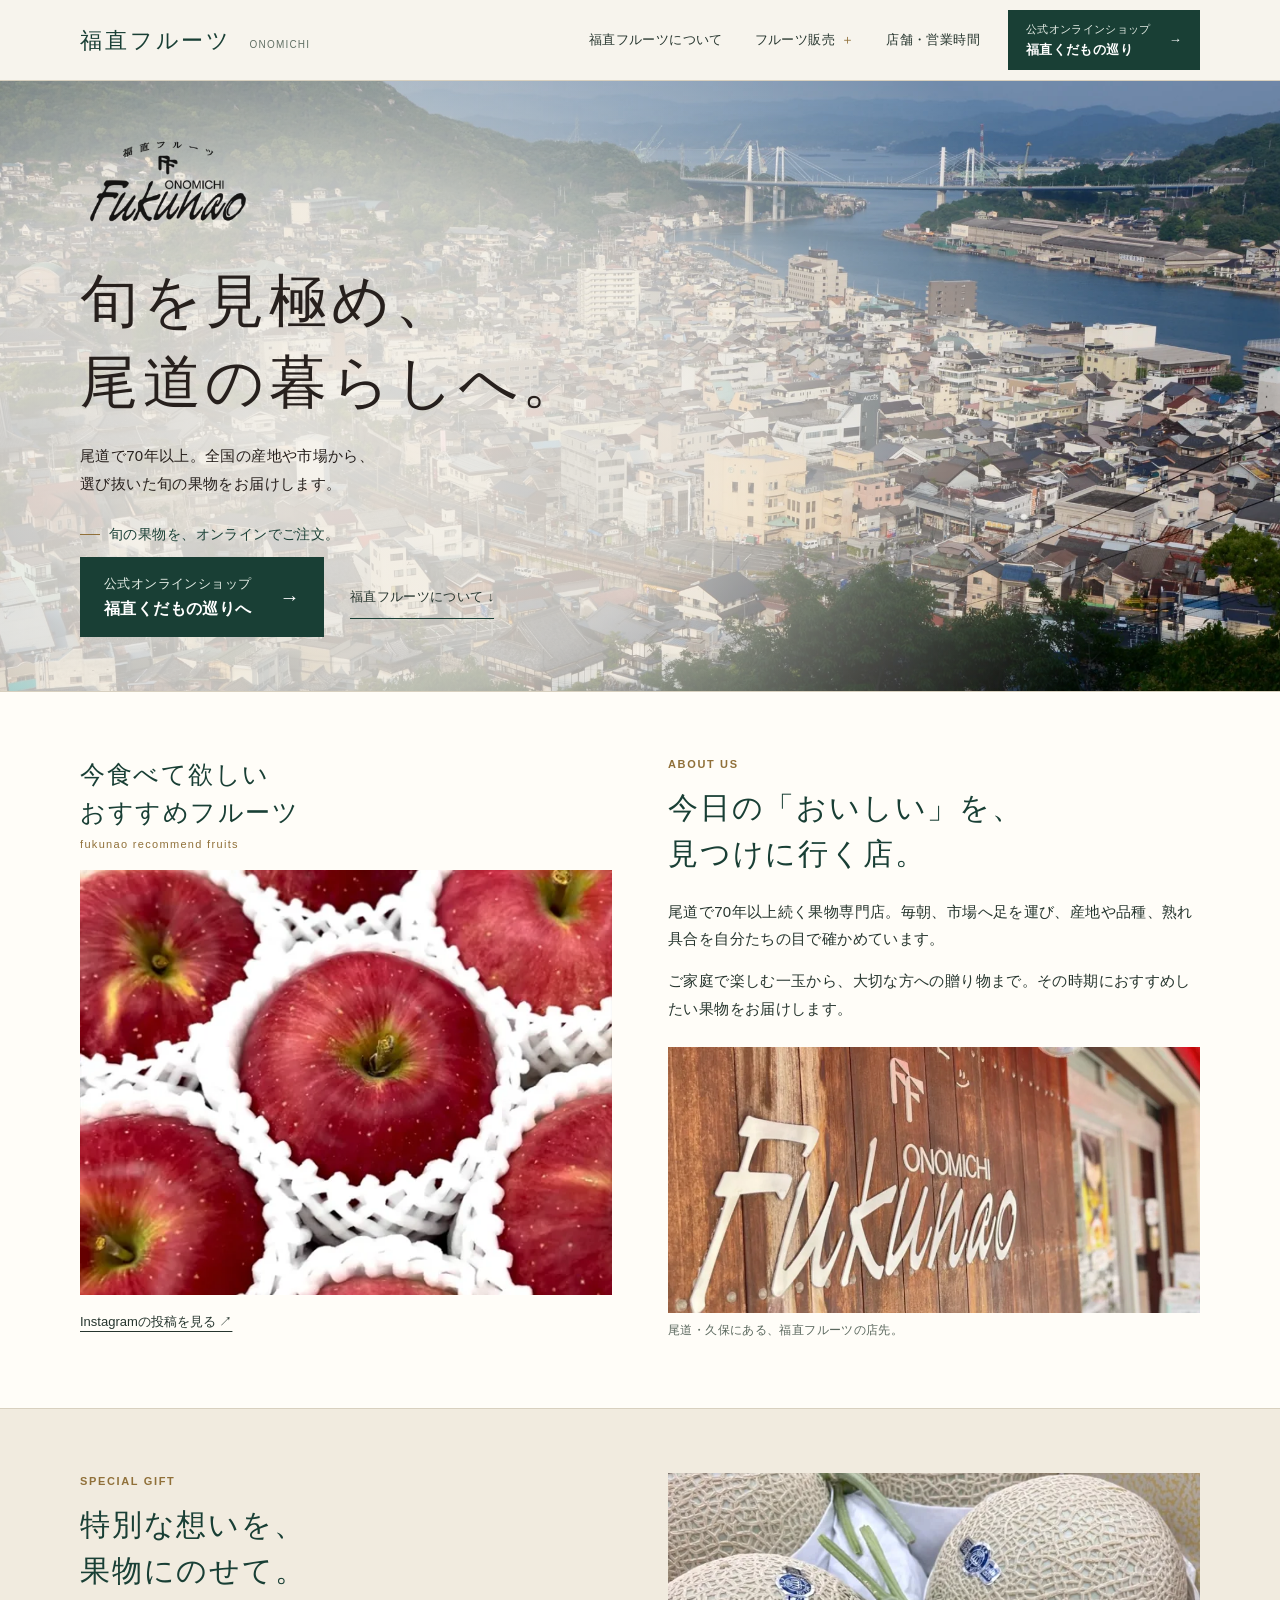
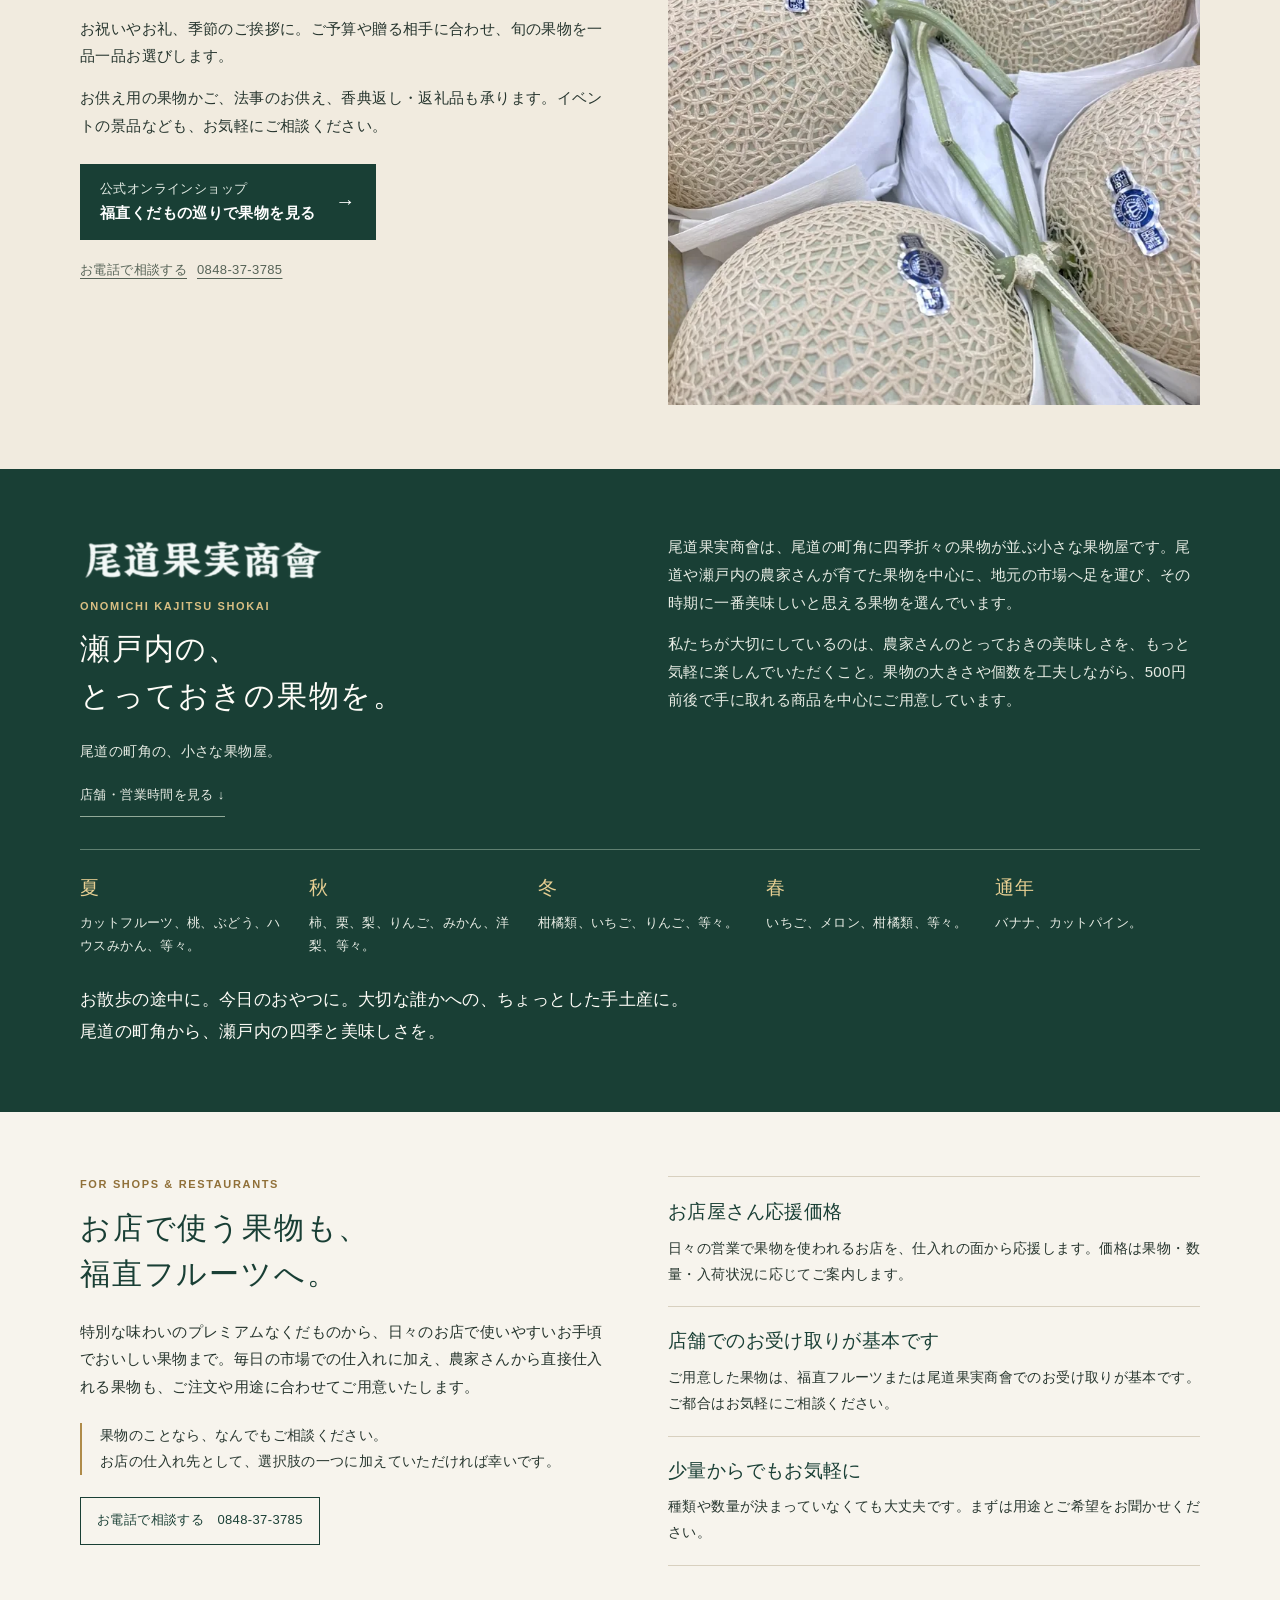
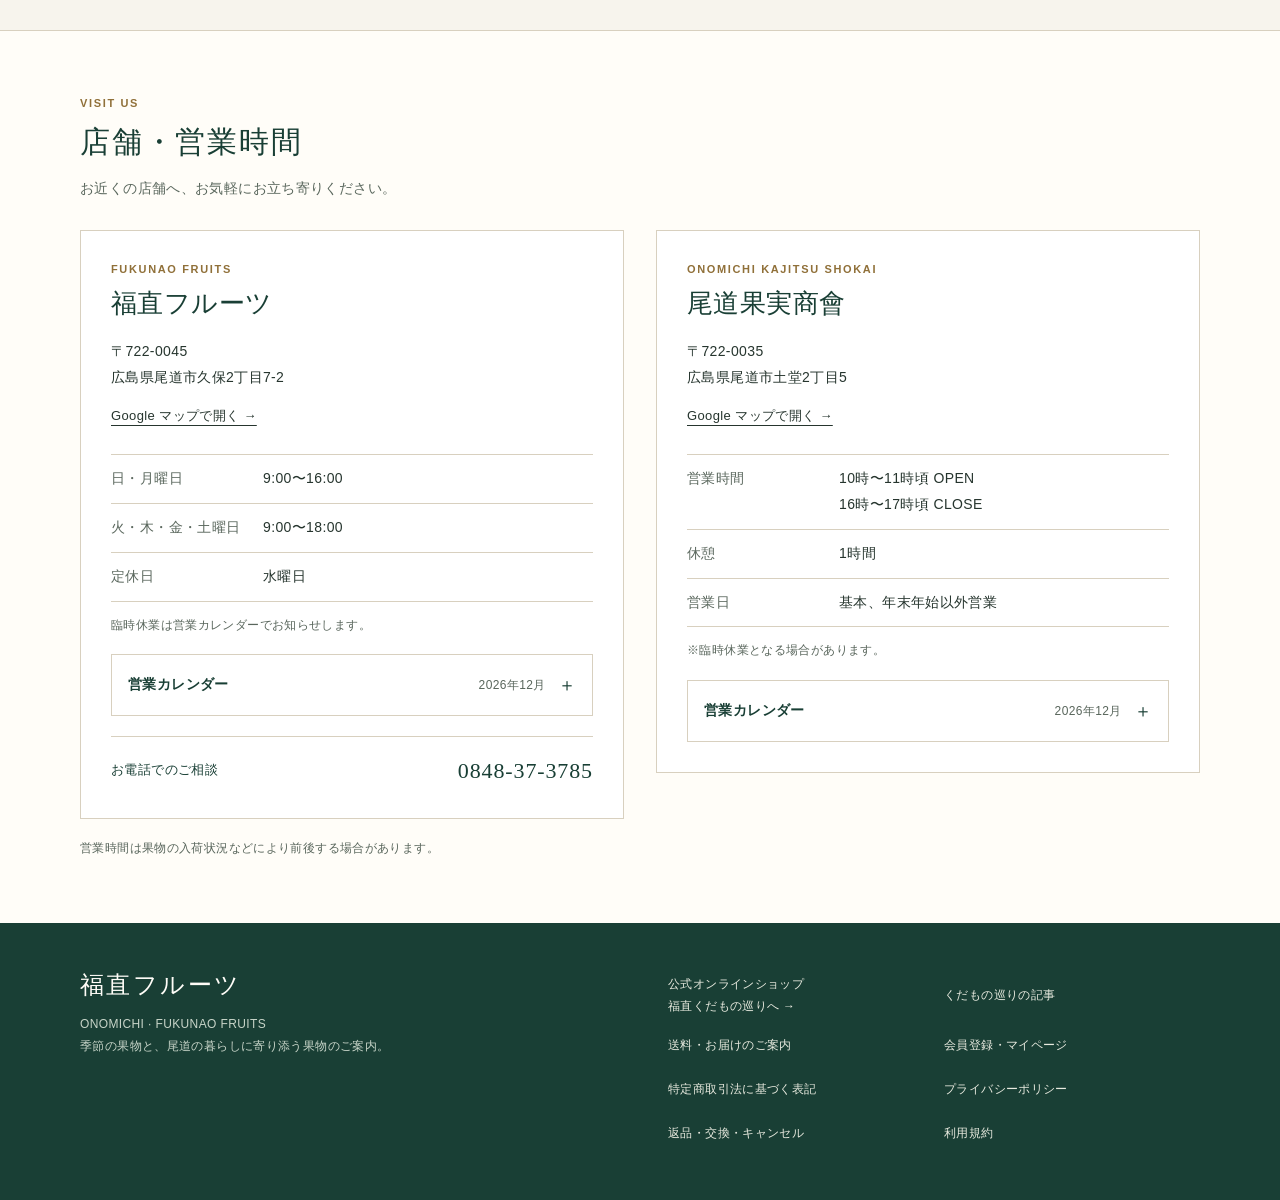
==== commit 6f042fab: "Polish homepage and clarify the online shop entry" ====
--- a/index.html
+++ b/index.html
@@ -1,295 +1,43 @@
-<!doctype html>
-<html lang="ja">
-<head>
-  <meta charset="utf-8">
-  <meta name="viewport" content="width=device-width, initial-scale=1">
-  <title>福直フルーツ｜尾道の果物専門店</title>
-  <meta name="description" content="尾道で70年以上。福直フルーツは、全国の産地や市場から旬の果物を選び、ご家庭用から大切な贈りものまでお届けする果物専門店です。">
-  <link rel="canonical" href="https://fukunaofruits.com/">
-  <link rel="preload" as="image" href="assets/onomichi-hero.jpg">
-  <style>
-    :root{--ink:#193f35;--leaf:#476d55;--paper:#f7f4ed;--cream:#ece5d5;--line:#d8d0bf;--gold:#af8b49;--serif:"Hiragino Mincho ProN","Yu Mincho",serif;--sans:"Hiragino Kaku Gothic ProN","Yu Gothic",sans-serif}
-    *{box-sizing:border-box}html{scroll-behavior:smooth}body{margin:0;background:var(--paper);color:#26352e;font-family:var(--sans);line-height:1.85;letter-spacing:.04em}a{color:inherit;text-decoration:none}.wrap{width:min(1120px,calc(100% - 48px));margin:auto}main{display:flex;flex-direction:column}.hero{order:1}.feature-meguri{order:2}.intro{order:3}.services{order:4}.business{order:5}.flow{order:6}.contact{order:7}
-    header{position:sticky;top:0;z-index:10;background:rgba(247,244,237,.96);border-bottom:1px solid var(--line);backdrop-filter:blur(8px)}.bar{min-height:76px;display:flex;align-items:center;justify-content:space-between;gap:30px;position:relative}.brand{font-family:var(--serif);font-size:22px;letter-spacing:.16em;color:var(--ink);white-space:nowrap}.brand small{font:10px/1 var(--sans);letter-spacing:.12em;margin-left:9px;color:#6a756d}.nav{display:flex;align-items:center;font-size:12px;white-space:nowrap}.desktop-nav{gap:0;border:1px solid var(--line);background:rgba(255,253,248,.7)}.desktop-nav>a,.desktop-nav summary{position:relative;display:block;padding:13px 19px;line-height:1.2;cursor:pointer;list-style:none}.desktop-nav>a+a,.desktop-nav>a+.nav-group,.desktop-nav .nav-group+.nav-group,.desktop-nav .nav-group+ a{border-left:1px solid var(--line)}.desktop-nav>a:hover,.desktop-nav summary:hover{color:var(--leaf);background:#fffdf8}.desktop-nav summary::-webkit-details-marker{display:none}.desktop-nav summary::after{content:"＋";margin-left:7px;color:var(--gold)}.desktop-nav .nav-group[open] summary::after{content:"−"}.nav-group{position:relative}.nav-submenu{position:absolute;top:calc(100% + 1px);left:-1px;min-width:220px;padding:7px 0;background:#fffdf8;border:1px solid var(--line);box-shadow:0 14px 28px rgba(25,63,53,.13)}.nav-submenu a{display:block;padding:11px 18px;font-size:12px;white-space:nowrap}.nav-submenu a:hover{background:#f1ebdf;color:var(--leaf)}.mobile-menu{display:none}
-    .hero{min-height:580px;padding:92px 0 90px;display:grid;place-items:center;background:linear-gradient(120deg,rgba(247,244,237,.90),rgba(247,244,237,.62)),url('assets/onomichi-hero.jpg') 52% 38%/cover}.eyebrow{font-size:11px;letter-spacing:.2em;color:var(--gold);font-weight:700}.hero-inner{width:min(1120px,calc(100% - 48px))}.hero-logo{display:block;width:clamp(190px,20vw,270px);height:auto;margin:0 0 24px;filter:drop-shadow(0 2px 10px rgba(255,253,248,.72))}.hero h1{font:clamp(38px,5vw,69px)/1.35 var(--serif);letter-spacing:.1em;color:var(--ink);margin:18px 0}.hero p{max-width:510px;margin:0;font-size:15px}.hero .scroll{display:inline-block;margin-top:45px;color:var(--ink);font-size:12px;border-bottom:1px solid var(--ink)}
-    section{padding:112px 0}.title-row{display:grid;grid-template-columns:190px 1fr;gap:40px;align-items:start;margin-bottom:55px}.en{font:11px/1.3 var(--sans);letter-spacing:.18em;color:var(--gold);font-weight:700}.title-row h2{font:clamp(28px,3.4vw,43px)/1.5 var(--serif);letter-spacing:.08em;margin:0;color:var(--ink)}.lead{max-width:710px;margin-left:230px;font-size:15px}
-    .intro{background:#fffdf8}.intro-grid{display:grid;grid-template-columns:1fr 1fr;gap:70px;align-items:center}.intro img{width:100%;aspect-ratio:5/4;object-fit:cover}.intro h2{font:34px/1.55 var(--serif);color:var(--ink);margin:14px 0 22px}.rule-list{margin:25px 0 0;padding:0;list-style:none;border-top:1px solid var(--line)}.rule-list li{padding:10px 0;border-bottom:1px solid var(--line);font-size:13px}.rule-list b{display:inline-block;width:50px;color:var(--gold);font-weight:500}
-    .featured-fruit__heading{margin:0 0 18px}.featured-fruit__heading h3{margin:0;color:var(--ink);font:28px/1.42 var(--serif);letter-spacing:.07em}.featured-fruit__heading p{margin:8px 0 0;color:var(--gold);font-size:10px;font-weight:700;letter-spacing:.18em;text-transform:lowercase}.instagram-video{position:relative;aspect-ratio:5/4;background:#1f4a3e;overflow:hidden}.instagram-video video,.instagram-video img{width:100%;height:100%;object-fit:cover;display:block}.instagram-video__actions{display:flex;align-items:center;margin-top:14px;font-size:12px}.instagram-open{appearance:none;border:0;background:none;padding:0;color:var(--ink);font:inherit;cursor:pointer;border-bottom:1px solid var(--ink)}.instagram-modal{position:fixed;inset:0;z-index:100;background:rgba(14,30,25,.78);display:none;place-items:center;padding:24px}.instagram-modal.is-open{display:grid}.instagram-modal__card{position:relative;width:min(520px,100%);max-height:90vh;overflow:auto;background:#fffdf8;padding:46px 36px;text-align:center;box-shadow:0 25px 80px #0008}.instagram-modal__close{position:absolute;top:12px;right:15px;border:0;background:none;font-size:24px;cursor:pointer;color:var(--ink)}.instagram-modal__mark{font-size:28px;color:#af4d72}.instagram-modal h3{font:26px var(--serif);color:var(--ink);margin:15px 0 10px}.instagram-modal p{font-size:13px;margin:0 0 22px}.instagram-modal__link{display:inline-block;padding:11px 18px;background:var(--ink);color:#fff;font-size:13px}.instagram-modal iframe{display:none;width:100%;height:580px;border:0}.instagram-modal.has-post iframe{display:block}.instagram-modal.has-post .instagram-modal__fallback{display:none}
-    .services{background:var(--ink);color:#e8eadf}.services .title-row h2{color:#fff}.services .en{color:#d8be83}.services .lead{color:#dfe4dc}.service-grid{display:none}.service{padding:38px 32px 34px;background:var(--ink);min-height:355px;display:flex;flex-direction:column}.service-num{color:#d8be83;font:14px var(--serif)}.service h3{font:27px/1.45 var(--serif);letter-spacing:.08em;color:#fff;margin:26px 0 18px}.service p{font-size:13px;margin:0}.service .more{margin-top:auto;padding-top:30px;font-size:12px;color:#fff;border-bottom:1px solid #fff;align-self:flex-start}
-    #market{padding-top:0}#market .title-row,#market>.wrap>.lead{display:none}
-    .feature-story{margin-top:45px;padding:56px 54px;background:#254b40;display:grid;grid-template-columns:1fr 1.25fr;gap:55px;align-items:center}.feature-story h3{font:32px/1.5 var(--serif);letter-spacing:.08em;color:#fff;margin:15px 0}.feature-story p{margin:0;color:#e3e8df;font-size:14px}.feature-story p+p{margin-top:16px}.feature-story .more{display:inline-block;margin-top:28px;padding-bottom:4px;border-bottom:1px solid #fff;color:#fff;font-size:12px}
-    .shop-feature{margin-top:1px;padding:56px 54px;background:#254b40}.shop-feature__intro{display:grid;grid-template-columns:1fr 1.25fr;gap:55px;align-items:center}.shop-feature h3{font:32px/1.5 var(--serif);letter-spacing:.08em;color:#fff;margin:15px 0}.shop-feature p{margin:0;color:#e3e8df;font-size:14px}.shop-feature .shop-copy p+p{margin-top:16px}.shop-feature .tag{display:inline-block;margin-top:23px;padding:5px 11px;border:1px solid #91aa91;font-size:11px;letter-spacing:.12em;color:#dce9d7}.shop-map-link{display:inline-block;margin-top:15px;padding:8px 11px;border:1px solid #91aa91;color:#fff;font-size:12px;letter-spacing:.05em}.shop-map-link:hover{background:#fff;color:#254b40}.shop-details{margin-top:45px;padding-top:26px;border-top:1px solid #63806f;display:grid;grid-template-columns:repeat(4,1fr);gap:22px}.shop-details h4{margin:0 0 8px;color:#dfc583;font:18px var(--serif)}.shop-details p{font-size:12px}.shop-feature .closing{margin-top:30px;font:20px/1.8 var(--serif);letter-spacing:.06em;color:#fff}
-    .business{background:var(--cream)}.business-grid{display:grid;grid-template-columns:1.15fr .85fr;gap:80px}.business h3{font:35px/1.55 var(--serif);color:var(--ink);margin:14px 0 25px}.point{border-top:1px solid #c8bda7;padding:18px 0;display:grid;grid-template-columns:130px 1fr;gap:15px}.point strong{font:15px var(--serif);color:var(--ink)}.point p{margin:0;font-size:13px}.quote{border-left:2px solid var(--gold);padding:8px 0 8px 24px;margin:35px 0 0;font:20px/1.8 var(--serif);color:var(--ink)}.business--green{background:#254b40;color:#e3e8df}.business--green .en{color:#d8be83}.business--green h3,.business--green .point strong,.business--green .quote{color:#fff}.business--green .point{border-color:#63806f}.business--green .quote{border-color:#d8be83}
-    .business{background:#254b40;color:#e3e8df}.business .en{color:#d8be83}.business h3,.business .point strong,.business .quote{color:#fff}.business .point{border-color:#63806f}.business .quote{border-color:#d8be83}
-    .flow{background:#fffdf8}.hours-grid{display:grid;grid-template-columns:repeat(2,1fr);gap:28px}.hours-card{border:1px solid var(--line);padding:34px 36px;background:#fff}.hours-card h3{font:28px var(--serif);color:var(--ink);margin:8px 0 20px}.hours-card dl{margin:0;border-top:1px solid var(--line)}.hours-card dl div{display:grid;grid-template-columns:120px 1fr;gap:14px;padding:14px 0;border-bottom:1px solid var(--line);font-size:13px}.hours-card dt{color:#68746b}.hours-card dd{margin:0}.hours-note{margin:18px 0 0;font-size:12px;color:#657068}.notice{font-size:12px;color:#657068;margin-top:30px}
-    .contact{padding:100px 0;background:var(--leaf);color:#fff;text-align:center}.contact .en{color:#e8d5a8}.contact h2{font:35px/1.55 var(--serif);margin:17px 0}.contact p{font-size:14px}.tel{display:inline-block;font:clamp(31px,4vw,48px)/1 var(--serif);letter-spacing:.1em;margin:20px 0 12px;border-bottom:1px solid #fff}.contact small{display:block;font-size:12px}.contact .address{margin-top:30px;font-size:12px;opacity:.9}
-    .locations{background:#fffdf8}.locations-grid{display:grid;grid-template-columns:repeat(2,1fr);gap:32px}.location-card{border:1px solid var(--line);background:#fff}.location-card iframe{display:block;width:100%;height:280px;border:0;filter:saturate(.7)}.location-copy{padding:25px 28px}.location-copy h3{margin:8px 0;font:25px var(--serif);color:var(--ink)}.location-copy p{margin:0;font-size:13px}.map-link{display:inline-block;margin-top:14px;font-size:12px;color:var(--ink);border-bottom:1px solid var(--ink)}
-    footer{background:var(--ink);color:#d9ded7;padding:42px 0;font-size:11px}.footer-row{display:flex;justify-content:space-between;gap:20px}.footer-name{font:18px var(--serif);letter-spacing:.1em;color:#fff}
-    @media(max-width:760px){.wrap,.hero-inner{width:min(100% - 32px,1120px)}.bar{min-height:60px}.brand{font-size:17px}.brand small,.desktop-nav{display:none}.mobile-menu{display:block;color:var(--ink);font-size:11px;letter-spacing:.14em}.mobile-menu summary{list-style:none;cursor:pointer}.mobile-menu summary::-webkit-details-marker{display:none}.mobile-menu summary::after{content:"＋";margin-left:7px}.mobile-menu[open] summary::after{content:"−"}.mobile-menu nav{position:absolute;right:0;top:52px;width:min(280px,calc(100vw - 32px));padding:14px 20px;background:#fffdf8;border:1px solid var(--line);box-shadow:0 12px 24px #1d34271a}.mobile-menu nav>a{display:block;padding:10px 0;border-bottom:1px solid var(--line);font-size:13px}.mobile-nav-group{border-bottom:1px solid var(--line)}.mobile-nav-group summary{padding:10px 0;font-size:13px}.mobile-nav-group summary::after{float:right}.mobile-nav-group[open] summary::after{content:"−"}.mobile-nav-group a{display:block;padding:8px 0 8px 16px;font-size:12px;color:#53645a}.hero{min-height:480px;padding:80px 0}.title-row{grid-template-columns:1fr;gap:14px;margin-bottom:28px}.lead{margin-left:0}.intro-grid,.business-grid,.feature-story,.shop-feature__intro,.shop-details,.locations-grid{grid-template-columns:1fr;gap:25px}.intro{padding:70px 0}.intro h2,.business h3,.feature-story h3,.shop-feature h3{font-size:28px}.service-grid,.steps{grid-template-columns:1fr;gap:1px}.service{min-height:260px}.feature-story,.shop-feature{padding:38px 26px}.services,.business,.flow,.locations{padding:75px 0}.point{grid-template-columns:1fr;gap:3px}.quote{font-size:17px}.contact{padding:70px 0}.location-card iframe{height:230px}.footer-row{display:block}.footer-row p{margin-top:18px}}
-  </style>
-  <style>.hero-logo{width:clamp(280px,28vw,380px);margin-bottom:28px;filter:invert(20%) sepia(17%) saturate(2318%) hue-rotate(111deg) brightness(89%) contrast(91%) drop-shadow(0 2px 10px rgba(255,253,248,.72))}.calendar-row{display:grid;grid-template-columns:repeat(2,1fr);gap:28px;margin-top:28px}.calendar-card{border:1px solid var(--line);background:var(--cream);padding:24px}.calendar-card h4{font:20px var(--serif);color:var(--ink);margin:0 0 12px}.calendar-head,.calendar-dates{display:grid;grid-template-columns:repeat(7,1fr);text-align:center}.calendar-head{font-size:10px;color:#6d746d;margin-bottom:6px}.calendar-dates span{min-height:34px;border:1px solid #e4dccd;padding-top:6px;font-size:11px;background:#fffdf8}.calendar-dates .closed{background:var(--ink);color:#fff}.calendar-dates .all-open{background:#e8efe6;color:var(--ink)}.calendar-legend{display:flex;gap:16px;margin-top:12px;font-size:10px;color:#657068}.calendar-legend i{display:inline-block;width:9px;height:9px;margin-right:4px;background:#fffdf8;border:1px solid #d8d0bf}.calendar-legend i.closed{background:var(--ink);border-color:var(--ink)}.calendar-legend i.all-open{background:#e8efe6;border-color:#c4d1bd}@media(max-width:760px){.hero-logo{width:260px;margin-bottom:22px}.hours-grid,.calendar-row{grid-template-columns:1fr;gap:16px}.hours-card{padding:28px 24px}.hours-card dl div{grid-template-columns:104px 1fr}.calendar-card{padding:22px 16px}}</style>
-  <style>.desktop-nav{display:flex;flex-wrap:nowrap;align-items:stretch}.desktop-nav>a,.desktop-nav summary,.desktop-nav .nav-group{flex:0 0 auto}.desktop-nav summary{white-space:nowrap}.hero{min-height:620px;padding:78px 0 82px;background:radial-gradient(ellipse 78% 104% at 22% 60%,rgba(247,244,237,.88) 0%,rgba(247,244,237,.72) 42%,rgba(247,244,237,.30) 67%,rgba(247,244,237,0) 88%),linear-gradient(90deg,rgba(247,244,237,.14),rgba(247,244,237,0) 62%),url('assets/onomichi-hero.jpg') 52% 42%/cover}.hero-inner{padding-left:clamp(0px,2vw,26px)}.hero-logo{display:block;width:clamp(353px,31.5vw,480px);height:auto;margin:0 0 20px;padding:5px 8px;background:rgba(255,253,248,.18);filter:drop-shadow(0 1px 7px rgba(255,253,248,.72));mix-blend-mode:multiply;transform:translate(-2cm,2cm)}.hero h1{margin:0 0 20px;font-size:clamp(40px,5vw,68px);line-height:1.34}.hero p{max-width:470px;font-size:16px;line-height:1.9}.hero .scroll{margin-top:32px}.hero h1,.hero p,.hero .scroll{color:#27201d}.hero .scroll{border-color:#27201d}.gift-feature{background:#f1ebdf}.gift-feature .gift-copy{order:-1}.gift-feature .rule-list b{color:#a56b45}.hamburger{display:none}.skip-link{position:absolute;left:12px;top:-56px;z-index:200;background:var(--ink);color:#fff;padding:10px 14px}.skip-link:focus{top:12px}a:focus-visible,button:focus-visible,summary:focus-visible,input:focus-visible{outline:3px solid #af8b49;outline-offset:3px}@media(max-width:1024px){.desktop-nav{display:none}.mobile-menu{display:block;color:var(--ink)}.mobile-menu summary{display:flex;align-items:center;justify-content:center;width:48px;height:48px;list-style:none;cursor:pointer}.mobile-menu summary::-webkit-details-marker,.mobile-menu summary::after{display:none;content:none}.menu-label{position:absolute;width:1px;height:1px;overflow:hidden;clip:rect(0 0 0 0);white-space:nowrap}.hamburger{display:flex;flex-direction:column;justify-content:space-between;width:25px;height:17px}.hamburger i{display:block;width:100%;height:1px;background:var(--ink);transition:transform .2s ease,opacity .2s ease}.mobile-menu[open] .hamburger i:first-child{transform:translateY(8px) rotate(45deg)}.mobile-menu[open] .hamburger i:nth-child(2){opacity:0}.mobile-menu[open] .hamburger i:last-child{transform:translateY(-8px) rotate(-45deg)}.mobile-menu nav{position:fixed;right:16px;top:calc(64px + env(safe-area-inset-top));width:min(360px,calc(100vw - 32px));max-height:calc(100dvh - 88px - env(safe-area-inset-bottom));overflow:auto;padding:14px 20px calc(22px + env(safe-area-inset-bottom));background:#fffdf8;border:1px solid var(--line);box-shadow:0 18px 38px rgba(25,63,53,.18)}.mobile-menu nav>a,.mobile-nav-group summary{min-height:48px;display:flex;align-items:center;padding:12px 4px;white-space:normal;line-height:1.55}.mobile-menu nav>a{font-size:15px}.mobile-nav-group summary{font-size:15px}.mobile-nav-group a{display:block;padding:12px 12px 12px 20px;font-size:14px;line-height:1.55;white-space:normal}.mobile-nav-group summary::after{margin-left:auto}.menu-open{overflow:hidden}}@media(max-width:760px){.hero{min-height:560px;padding:64px 0 70px;background:radial-gradient(ellipse 110% 96% at 22% 61%,rgba(247,244,237,.88) 0%,rgba(247,244,237,.68) 48%,rgba(247,244,237,0) 88%),url('assets/onomichi-hero.jpg') 57% 42%/cover}.hero-inner{padding-left:0}.hero-logo{width:min(100%,clamp(345px,108vw,428px));margin-bottom:18px;padding:4px 6px;transform:translate(-11px,9px)}.hero h1{font-size:clamp(36px,10.5vw,46px);line-height:1.38;margin-bottom:18px}.hero p{max-width:335px;font-size:16px;line-height:1.85}.hero .scroll{margin-top:28px}.gift-feature .gift-copy{order:0}}</style>
-  <style>
-    /* PC表示のみ、ロゴを0.5cm下へ */
-    @media (min-width:1025px){
-      .hero-logo{transform:translate(-2cm,2.5cm);}
-    }
-    /* モバイル用：メニューの親ボタンと「フルーツ販売」の開閉行を分離 */
-    @media (max-width:1024px){
-      .mobile-menu > summary{
-        display:flex;
-        align-items:center;
-        justify-content:center;
-        width:48px;
-        height:48px;
-      }
-      .mobile-menu .mobile-nav-group > summary{
-        display:flex;
-        align-items:center;
-        justify-content:flex-start;
-        width:auto;
-        height:auto;
-        min-height:48px;
-        padding:12px 4px;
-        white-space:nowrap;
-        line-height:1.55;
-      }
-      .gift-feature .gift-copy > p{line-height:1.95;}
-      .gift-feature .gift-copy > p + p{margin-top:1.15em;}
-    }
-    .gift-feature .gift-copy > p{margin:0;line-height:1.9;}
-    .gift-feature .gift-copy > p + p{margin-top:1.1em;}
-    .feature-name{
-      display:table;
-      padding:10px 14px 9px;
-      background:var(--ink);
-      color:#fff;
-      font:clamp(24px,2.15vw,31px)/1.35 var(--serif);
-      letter-spacing:.08em;
-      margin:0 0 12px;
-      white-space:nowrap;
-    }
-    .feature-name--logo{width:min(100%,340px);padding:11px 14px 10px;}
-    .feature-name--logo img{display:block;width:100%;height:auto;filter:invert(1);mix-blend-mode:screen;}
-    .feature-name--meguri{font-size:clamp(34px,2.85vw,41px);font-weight:700;}
-    .feature-story > div:first-child > .en,
-    .feature-story > div:first-child > h3,
-    .shop-feature__intro > div:first-child > .en,
-    .shop-feature__intro > div:first-child > h3{transform:translateX(1cm);}
-    .feature-name + .en{margin-top:0;}
-    @media (min-width:761px) and (max-width:900px){
-      .gift-feature .intro-grid{grid-template-columns:1fr;gap:32px;}
-      .gift-feature .gift-copy{order:0;}
-    }
-    @media (max-width:760px){
-      .feature-name{font-size:24px;}
-    }
-    @media (max-width:760px){
-      .hero{
-        /* 写真だけを左へ3cm。白い読みやすさのグラデーションはそのまま */
-        background-position:22% 61%, calc(57% - 3cm) 42%;
-      }
-      .hero h1{
-        font-size:clamp(34px,9.1vw,37px);
-        letter-spacing:.07em;
-      }
-      .hero h1 span{white-space:nowrap;}
-      /* ロゴの余白を見せず、コピーのすぐ上・左側に配置 */
-      .hero-logo{
-        width:340px;
-        height:185px;
-        max-width:calc(100% + 12px);
-        object-fit:cover;
-        object-position:center 63%;
-        margin:0 0 -18px;
-        padding:0;
-        transform:translate(-61px,6px);
-      }
-    }
-  </style>
-  <script type="application/ld+json">
+<!doctype html><html lang="ja"><head><meta charset="utf-8"><meta name="viewport" content="width=device-width, initial-scale=1, viewport-fit=cover"><title>福直フルーツ｜尾道の果物専門店</title><link rel="stylesheet" href="/home-20261107.css"><meta name="description" content="尾道で70年以上。福直フルーツは、全国の産地や市場から旬の果物を選び、ご家庭用から大切な贈りものまでお届けする果物専門店です。"><link rel="canonical" href="https://fukunaofruits.com/"><script type="application/ld+json">
   {"@context":"https://schema.org","@type":"Store","name":"福直フルーツ","description":"尾道で70年以上続く果物専門店","url":"https://fukunaofruits.com/","telephone":"0848-37-3785","address":{"@type":"PostalAddress","postalCode":"722-0045","addressRegion":"広島県","addressLocality":"尾道市","streetAddress":"久保2丁目7-2"}}
-  </script>
-  <style>
-    .shop-details .year-round{grid-column:1/-1;padding-top:18px;border-top:1px solid #63806f;}
-    .quick-consult{display:inline-flex;align-items:center;gap:9px;margin-top:24px;padding:11px 16px;border:1px solid currentColor;font-size:13px;line-height:1.3;letter-spacing:.06em;transition:.2s ease;}
-    .quick-consult:hover{background:#fff;color:var(--ink);}
-    .gift-copy .quick-consult{color:var(--ink);}
-    .gift-copy .quick-consult:hover{background:var(--ink);color:#fff;}
-    .calendar-dates .calendar-blank{background:transparent;border-color:transparent;}
-  </style>
-</head>
+  </script><link rel="preload" as="image" href="/assets/onomichi-hero.webp" fetchpriority="high"></head>
 <body>
-  <a class="skip-link" href="#top">本文へ移動</a><header><div class="wrap bar"><a href="#top" class="brand">福直フルーツ <small>ONOMICHI</small></a><nav class="desktop-nav" aria-label="主なメニュー"><a href="#about">福直フルーツについて</a><details class="nav-group"><summary>フルーツ販売</summary><div class="nav-submenu"><a href="https://fukunaofruits.com/meguri/">福直くだもの巡り</a><a href="#onomichi-kajitsu">尾道果実商會</a><a href="#business">お店屋さん向け販売</a></div></details><a href="#locations">MAP</a></nav><details class="mobile-menu"><summary aria-controls="mobile-navigation" aria-expanded="false"><span class="menu-label">メニュー</span><span class="hamburger" aria-hidden="true"><i></i><i></i><i></i></span></summary><nav id="mobile-navigation" aria-label="モバイルメニュー"><a href="#about">福直フルーツについて</a><details class="mobile-nav-group"><summary>フルーツ販売</summary><a href="https://fukunaofruits.com/meguri/">福直くだもの巡り</a><a href="#onomichi-kajitsu">尾道果実商會</a><a href="#business">お店屋さん向け販売</a></details><a href="#locations">MAP</a></nav></details></div></header>
-  <main id="top">
-    <section class="hero"><div class="hero-inner"><img class="hero-logo" src="assets/fukunao-logo.webp" alt="福直フルーツ"><h1>旬を見極め、<br><span>尾道の暮らしへ。</span></h1><p>尾道で70年以上。全国の産地や市場から、選び抜いた旬の果物をお届けします。</p><a class="scroll" href="#about">福直フルーツについて ↓</a></div></section>
-    <section class="services feature-meguri" id="meguri"><div class="wrap"><article class="feature-story"><div><div class="feature-name feature-name--meguri">福直くだもの巡り</div><div class="en">FUKUNAO FRUIT JOURNAL</div><h3>果物を知る。<br>好きになる。<br>取り寄せる。</h3><a class="more" href="https://fukunaofruits.com/meguri/">福直くだもの巡りへ →</a></div><div><p>福直くだもの巡りは、果物のことをもっと知り、好きになり、選ぶ楽しさを感じていただくためのオンラインの果物案内です。</p><p>産地や品種、季節ごとの味わいを、実際に果物を選ぶ店の視点からご紹介します。気になった果物は、そのままお取り寄せいただけます。</p></div></article></div></section>
-    <section class="intro" id="about"><div class="wrap intro-grid"><div class="featured-fruit"><div class="featured-fruit__heading"><h3>今食べて欲しい<br>おすすめフルーツ</h3><p>fukunao recommend fruits</p></div><img data-instagram-video data-instagram-featured src="https://fukunaofruits.com/assets/meguri/official-apples-815f3ecb0578.webp" alt="店頭に並ぶりんご"></div><div><div class="en">ABOUT US</div><h2>今日の「おいしい」を、<br>見つけに行く店。</h2><p>福直フルーツは、尾道で70年以上続く果物専門店です。</p><p>毎朝、市場へ足を運び、全国の産地から届く果物を自分たちの目で確かめています。</p><p>産地や品種、旬の移り変わりを見極めながら、その時期に本当におすすめしたい果物を選ぶ。</p><p>ご家庭で楽しむ一玉から、大切な方への贈り物まで。今日の食卓に、季節のおいしさをお届けします。</p><ul class="rule-list"><li><b>01</b>季節の移ろいを知る</li><li><b>02</b>産地と品種を見極める</li><li><b>03</b>いちばん良い頃にお渡しする</li></ul></div></div></section>
-    <section class="intro gift-feature" id="gift"><div class="wrap intro-grid"><img src="https://fukunaofruits.com/assets/meguri/official-crown-melon-f6eee4651ef9.webp" alt="特別な贈りものの果物"><div class="gift-copy"><div class="en">SPECIAL GIFT</div><h2>特別な想いを、<br>果物にのせて。</h2><p>お祝いやお礼、大切な方への贈り物に。</p><p>お供え用の果物かご、法事のお供え、香典返しなど、慶事から弔事まで、さまざまなご用途に合わせて旬の果物をご用意いたします。</p><p>ご予算や贈る相手、お届けする場面に合わせて、果物専門店ならではの目利きで一品一品お選びします。</p><p>イベントの景品等も承っています。</p><ul class="rule-list"><li><b>01</b>お祝い・お礼・季節のご挨拶</li><li><b>02</b>お供え用果物かご・法事のお供え</li><li><b>03</b>香典返し・返礼品</li><li><b>04</b>ご予算・ご用途に合わせた贈り物</li></ul></div></div></section>
-    <section class="services" id="market"><div class="wrap"><div class="title-row"><div class="en">FUKUNAO'S WORK</div><h2>果物の楽しみ方を、<br>もっと身近に。</h2></div><p class="lead">店頭で選ぶ、知って取り寄せる、そしてお店で使う。福直フルーツの目利きを、それぞれの場面へつなげます。</p><div class="service-grid" style="margin-top:45px"><article class="service" id="meguri"><span class="service-num">01</span><h3>福直<br>くだもの巡り</h3><p>果物を知ると、選ぶ楽しさが変わる。品種や産地の話を読みながら、季節の一箱に出会うオンラインの果物案内です。</p><a class="more" href="https://fukunaofruits.com/meguri/">くだもの巡りへ →</a></article><article class="service"><span class="service-num">02</span><h3>尾道<br>果実商會</h3><p>尾道の商店街で、旬の果物を気軽に。日々の暮らしに寄り添う、福直フルーツのもうひとつの果物売場です。</p><a class="more" href="#onomichi-kajitsu">果実商會について →</a></article><article class="service"><span class="service-num">03</span><h3>お店屋さん向け<br>果物販売</h3><p>飲食店、カフェ、菓子店などへ。ご注文に合わせて、その時季に合う果物をご用意します。</p><a class="more" href="#business">お取引のご案内 →</a></article></div><aside class="shop-feature" id="onomichi-kajitsu"><div class="shop-feature__intro"><div><div class="feature-name feature-name--logo" aria-label="尾道果実商會"><img src="assets/onomichi-kajitsu-shokai-logo.png" alt="尾道果実商會"></div><div class="en">ONOMICHI KAJITSU SHOKAI</div><h3>瀬戸内の、<br>とっておきの果物を。</h3><span class="tag">尾道の町角の、小さな果物屋。</span><br><a class="shop-map-link" href="#locations">尾道果実商會のMAPを見る ↓</a></div><div class="shop-copy"><p>尾道果実商會は、尾道の町角に四季折々の果物が並ぶ小さな果物屋です。尾道や瀬戸内の農家さんが育てた果物を中心に、地元の市場へ足を運び、その時期に一番美味しいと思える果物を選んでいます。</p><p>私たちが大切にしているのは、農家さんのとっておきの美味しさを、もっと気軽に楽しんでいただくこと。果物の大きさや個数を工夫しながら、500円前後で手に取れる商品を中心にご用意しています。</p></div></div><div class="shop-details"><div><h4>夏</h4><p>カットフルーツ、桃、ぶどう、ハウスみかん。</p></div><div><h4>秋</h4><p>柿、栗、梨、りんご、みかん。</p></div><div><h4>冬</h4><p>柑橘類、いちご、りんご。</p></div><div><h4>春</h4><p>いちご、メロン、柑橘類。</p></div></div><p class="closing">お散歩の途中に。今日のおやつに。大切な誰かへの、ちょっとした手土産に。<br>尾道の町角から、瀬戸内の四季と美味しさを。</p></aside></div></section>
-    <section class="business" id="business"><div class="wrap business-grid"><div><div class="en">FOR SHOPS & RESTAURANTS</div><h3>お店で使う果物、<br>福直フルーツに<br>ご相談ください。</h3><p>特別な味わいのプレミアムなくだものから、日々のお店で使いやすいお手頃でおいしい果物まで。毎日の市場での仕入れに加え、農家さんから直接仕入れる果物も、ご注文や用途に合わせてご用意いたします。</p><p class="quote">果物のことなら、なんでもご相談ください。<br>お店の仕入れ先として、選択肢の一つに加えていただければ幸いです。</p></div><div><div class="point"><strong>お店屋さん<br>応援価格</strong><p>日々の営業で果物を使われるお店を、仕入れの面から応援します。価格は果物・数量・入荷状況に応じてご案内します。</p></div><div class="point"><strong>店舗でのお受け取り<br>が基本です</strong><p>ご用意した果物は、福直フルーツまたは尾道果実商會でのお受け取りが基本です。ご都合はお気軽にご相談ください。</p></div><div class="point"><strong>少量からでも<br>お気軽に</strong><p>種類や数量が決まっていなくても大丈夫です。まずは用途とご希望をお聞かせください。</p></div></div></div></section>
-    <section class="flow" id="notice"><div class="wrap"><div class="title-row"><div class="en">OPENING HOURS</div><h2>営業日と、<br>お休みのお知らせ。</h2></div><div class="hours-grid"><article class="hours-card"><div class="en">FUKUNAO FRUITS</div><h3>福直フルーツ</h3><dl><div><dt>日・月曜日</dt><dd>9:00〜16:00</dd></div><div><dt>火・木・金・土曜日</dt><dd>9:00〜18:00</dd></div><div><dt>定休日</dt><dd>水曜日</dd></div></dl><p class="hours-note">臨時休業は営業カレンダーでお知らせします。</p></article><article class="hours-card"><div class="en">ONOMICHI KAJITSU SHOKAI</div><h3>尾道果実商會</h3><dl><div><dt>営業時間</dt><dd>10時〜11時頃 OPEN<br>16時〜17時頃 CLOSE</dd></div><div><dt>休憩</dt><dd>1時間</dd></div><div><dt>営業日</dt><dd>基本、年末年始以外営業</dd></div></dl><p class="hours-note">※臨時休業となる場合があります。</p></article></div><div class="calendar-row"><article class="calendar-card"><h4>福直フルーツ　2026年11月</h4><div class="calendar-head"><span>日</span><span>月</span><span>火</span><span>水</span><span>木</span><span>金</span><span>土</span></div><div class="calendar-dates"><span>1</span><span>2</span><span>3</span><span class="closed">4</span><span>5</span><span>6</span><span>7</span><span>8</span><span>9</span><span>10</span><span class="closed">11</span><span>12</span><span>13</span><span>14</span><span>15</span><span>16</span><span>17</span><span class="closed">18</span><span>19</span><span>20</span><span>21</span><span>22</span><span>23</span><span>24</span><span class="closed">25</span><span>26</span><span>27</span><span>28</span><span>29</span><span>30</span></div><div class="calendar-legend"><span><i></i>営業日</span><span><i class="closed"></i>定休日</span></div></article><article class="calendar-card"><h4>尾道果実商會　2026年11月</h4><div class="calendar-head"><span>日</span><span>月</span><span>火</span><span>水</span><span>木</span><span>金</span><span>土</span></div><div class="calendar-dates"><span class="all-open">1</span><span class="all-open">2</span><span class="all-open">3</span><span class="all-open">4</span><span class="all-open">5</span><span class="all-open">6</span><span class="all-open">7</span><span class="all-open">8</span><span class="all-open">9</span><span class="all-open">10</span><span class="all-open">11</span><span class="all-open">12</span><span class="all-open">13</span><span class="all-open">14</span><span class="all-open">15</span><span class="all-open">16</span><span class="all-open">17</span><span class="all-open">18</span><span class="all-open">19</span><span class="all-open">20</span><span class="all-open">21</span><span class="all-open">22</span><span class="all-open">23</span><span class="all-open">24</span><span class="all-open">25</span><span class="all-open">26</span><span class="all-open">27</span><span class="all-open">28</span><span class="all-open">29</span><span class="all-open">30</span></div><div class="calendar-legend"><span><i class="all-open"></i>基本営業日</span><span>※臨時休業あり</span></div></article></div><p class="notice">営業時間は果物の入荷状況などにより前後する場合があります。</p></div></section>
-    <section class="contact" id="shop"><div class="wrap"><div class="en">CONTACT</div><h2>まずは、お気軽にご相談ください。</h2><p>果物の種類や数量が決まっていなくても、お電話でお聞かせください。</p><a class="tel" href="tel:0848373785">0848-37-3785</a><small>日・月 9:00〜16:00／火・木・金・土 9:00〜18:00（水曜定休）</small><div class="address">福直フルーツ　〒722-0045 広島県尾道市久保2丁目7-2</div></div></section>
-  </main>
-  <section class="locations" id="locations"><div class="wrap"><div class="title-row"><div class="en">LOCATIONS</div><h2>お近くの店舗へ、<br>お立ち寄りください。</h2></div><div class="locations-grid"><article class="location-card"><iframe title="福直フルーツの地図" loading="lazy" src="https://www.google.com/maps?q=%E5%BA%83%E5%B3%B6%E7%9C%8C%E5%B0%BE%E9%81%93%E5%B8%82%E4%B9%85%E4%BF%9D2%E4%B8%81%E7%9B%AE7-2&output=embed"></iframe><div class="location-copy"><div class="en">FUKUNAO FRUITS</div><h3>福直フルーツ</h3><p>〒722-0045<br>広島県尾道市久保2丁目7-2</p><a class="map-link" href="https://www.google.com/maps/search/?api=1&query=%E5%BA%83%E5%B3%B6%E7%9C%8C%E5%B0%BE%E9%81%93%E5%B8%82%E4%B9%85%E4%BF%9D2%E4%B8%81%E7%9B%AE7-2" target="_blank" rel="noopener">Google マップで開く →</a></div></article><article class="location-card"><iframe title="尾道果実商會の地図" loading="lazy" src="https://www.google.com/maps?q=%E5%BA%83%E5%B3%B6%E7%9C%8C%E5%B0%BE%E9%81%93%E5%B8%82%E5%9C%9F%E5%A0%822%E4%B8%81%E7%9B%AE5&output=embed"></iframe><div class="location-copy"><div class="en">ONOMICHI KAJITSU SHOKAI</div><h3>尾道果実商會</h3><p>〒722-0035<br>広島県尾道市土堂2丁目5</p><a class="map-link" href="https://www.google.com/maps/search/?api=1&query=%E5%BA%83%E5%B3%B6%E7%9C%8C%E5%B0%BE%E9%81%93%E5%B8%82%E5%9C%9F%E5%A0%822%E4%B8%81%E7%9B%AE5" target="_blank" rel="noopener">Google マップで開く →</a></div></article></div></div></section>
-  <footer><div class="wrap footer-row"><div><div class="footer-name">福直フルーツ</div><div>ONOMICHI · FUKUNAO FRUITS</div></div><p>季節の果物と、尾道の暮らしに寄り添う果物のご案内。</p></div></footer>
+<a class="skip-link" href="#top">本文へ移動</a><header><div class="wrap bar"><a href="#top" class="brand">福直フルーツ <small>ONOMICHI</small></a><nav class="desktop-nav" aria-label="主なメニュー"><a href="#about">福直フルーツについて</a><details class="nav-group"><summary>フルーツ販売</summary><div class="nav-submenu"><a href="https://fukunaofruits.com/meguri/">福直くだもの巡り</a><a href="#onomichi-kajitsu">尾道果実商會</a><a href="#business">お店屋さん向け販売</a></div></details><a href="#locations">店舗・営業時間</a><a class="nav-buy" href="https://fukunaofruits.com/meguri/"><span class="button-copy"><span class="button-caption">公式オンラインショップ</span><span class="button-title">福直くだもの巡り</span></span><span aria-hidden="true">→</span></a></nav><details class="mobile-menu"><summary aria-controls="mobile-navigation" aria-expanded="false"><span class="menu-label">メニュー</span><span class="hamburger" aria-hidden="true"><i></i><i></i><i></i></span></summary><nav id="mobile-navigation" aria-label="モバイルメニュー"><a class="nav-buy" href="https://fukunaofruits.com/meguri/"><span class="button-copy"><span class="button-caption">公式オンラインショップ</span><span class="button-title">福直くだもの巡り</span></span><span aria-hidden="true">→</span></a><a href="#about">福直フルーツについて</a><details class="mobile-nav-group"><summary>フルーツ販売</summary><a href="https://fukunaofruits.com/meguri/">福直くだもの巡り</a><a href="#onomichi-kajitsu">尾道果実商會</a><a href="#business">お店屋さん向け販売</a></details><a href="#locations">店舗・営業時間</a></nav></details></div>
+</header>
+<main id="top">
+<section class="hero" aria-label="福直フルーツのご紹介">
+ <div class="hero-inner">
+  <img class="hero-logo" src="assets/fukunao-logo.webp" alt="福直フルーツ" width="400" height="285">
+  <h1>旬を見極め、<br><span>尾道の暮らしへ。</span></h1>
+  <p class="hero-lead"><span>尾道で70年以上。</span><span>全国の産地や市場から、</span><br><span>選び抜いた旬の果物をお届けします。</span></p>
+  <div class="hero-shop">
+   <span class="shop-label"><i aria-hidden="true"></i>旬の果物を、オンラインでご注文。</span>
+   <div class="hero-actions"><a class="primary" href="https://fukunaofruits.com/meguri/"><span class="button-copy"><span class="button-caption">公式オンラインショップ</span><span class="button-title">福直くだもの巡りへ</span></span><span class="arrow" aria-hidden="true">→</span></a><a class="scroll" href="#about">福直フルーツについて ↓</a></div>
+  </div>
+ </div>
+
+</section>
+
+
+
+<section class="intro" id="about"><div class="wrap intro-grid"><div class="featured-fruit"><div class="featured-fruit__heading"><h3>今食べて欲しい<br>おすすめフルーツ</h3><p>fukunao recommend fruits</p></div><img data-instagram-video data-instagram-featured src="/assets/meguri/official-apples-815f3ecb0578.webp" alt="店頭に並ぶりんご"></div><div><div class="en">ABOUT US</div><h2>今日の「おいしい」を、<br>見つけに行く店。</h2><p>尾道で70年以上続く果物専門店。毎朝、市場へ足を運び、産地や品種、熟れ具合を自分たちの目で確かめています。</p><p>ご家庭で楽しむ一玉から、大切な方への贈り物まで。その時期におすすめしたい果物をお届けします。</p><figure class="storefront-photo"><img src="/assets/meguri/official-storefront-55f5bf5b8a51.webp" alt="木の外壁にFukunaoの看板を掲げた福直フルーツの店先" width="1440" height="468" loading="lazy"><figcaption>尾道・久保にある、福直フルーツの店先。</figcaption></figure></div></div>
+</section>
+
+<section class="intro gift-feature" id="gift"><div class="wrap intro-grid"><img src="/assets/meguri/official-crown-melon-f6eee4651ef9.webp" alt="贈りものに選ぶクラウンメロン" width="724" height="960" loading="lazy"><div class="gift-copy"><div class="en">SPECIAL GIFT</div><h2>特別な想いを、<br>果物にのせて。</h2><p>お祝いやお礼、季節のご挨拶に。ご予算や贈る相手に合わせ、旬の果物を一品一品お選びします。</p><p>お供え用の果物かご、法事のお供え、香典返し・返礼品も承ります。イベントの景品なども、お気軽にご相談ください。</p><div class="gift-actions"><a class="primary gift-shop-link" href="https://fukunaofruits.com/meguri/"><span class="button-copy"><span class="button-caption">公式オンラインショップ</span><span class="button-title"><span>福直くだもの巡りで</span><span>果物を見る</span></span></span><span class="arrow" aria-hidden="true">→</span></a><a class="gift-phone-link" href="tel:0848373785"><span>お電話で相談する</span><span>0848-37-3785</span></a></div></div></div>
+</section>
+
+<section class="services" id="market"><div class="wrap"><aside class="shop-feature" id="onomichi-kajitsu"><div class="shop-feature__intro"><div><div class="feature-name feature-name--logo" aria-label="尾道果実商會"><img src="assets/onomichi-kajitsu-shokai-logo.png" alt="尾道果実商會"></div><div class="en">ONOMICHI KAJITSU SHOKAI</div><h2>瀬戸内の、<br>とっておきの果物を。</h2><span class="tag">尾道の町角の、小さな果物屋。</span><br><a class="shop-map-link" href="#locations">店舗・営業時間を見る ↓</a></div><div class="shop-copy"><p>尾道果実商會は、尾道の町角に四季折々の果物が並ぶ小さな果物屋です。尾道や瀬戸内の農家さんが育てた果物を中心に、地元の市場へ足を運び、その時期に一番美味しいと思える果物を選んでいます。</p><p>私たちが大切にしているのは、農家さんのとっておきの美味しさを、もっと気軽に楽しんでいただくこと。果物の大きさや個数を工夫しながら、500円前後で手に取れる商品を中心にご用意しています。</p></div></div><div class="shop-details"><div><h4>夏</h4><p>カットフルーツ、桃、ぶどう、ハウスみかん、等々。</p></div><div><h4>秋</h4><p>柿、栗、梨、りんご、みかん、洋梨、等々。</p></div><div><h4>冬</h4><p>柑橘類、いちご、りんご、等々。</p></div><div><h4>春</h4><p>いちご、メロン、柑橘類、等々。</p></div><div class="year-round"><h4>通年</h4><p>バナナ、カットパイン。</p></div></div><p class="closing">お散歩の途中に。今日のおやつに。大切な誰かへの、ちょっとした手土産に。<br>尾道の町角から、瀬戸内の四季と美味しさを。</p></aside></div>
+</section>
+
+<section class="business" id="business"><div class="wrap business-grid"><div><div class="en">FOR SHOPS &amp; RESTAURANTS</div><h2>お店で使う果物も、<br>福直フルーツへ。</h2><p>特別な味わいのプレミアムなくだものから、日々のお店で使いやすいお手頃でおいしい果物まで。毎日の市場での仕入れに加え、農家さんから直接仕入れる果物も、ご注文や用途に合わせてご用意いたします。</p><p class="quote">果物のことなら、なんでもご相談ください。<br>お店の仕入れ先として、選択肢の一つに加えていただければ幸いです。</p><a class="quick-consult" href="tel:0848373785">お電話で相談する　0848-37-3785</a></div><div><div class="point"><strong>お店屋さん応援価格</strong><p>日々の営業で果物を使われるお店を、仕入れの面から応援します。価格は果物・数量・入荷状況に応じてご案内します。</p></div><div class="point"><strong>店舗でのお受け取りが基本です</strong><p>ご用意した果物は、福直フルーツまたは尾道果実商會でのお受け取りが基本です。ご都合はお気軽にご相談ください。</p></div><div class="point"><strong>少量からでもお気軽に</strong><p>種類や数量が決まっていなくても大丈夫です。まずは用途とご希望をお聞かせください。</p></div></div></div>
+</section>
+
+<section class="locations" id="locations"><div class="wrap"><div class="section-heading"><div class="en">VISIT US</div><h2>店舗・営業時間</h2><p>お近くの店舗へ、お気軽にお立ち寄りください。</p></div><div class="store-grid"><article class="store-card" aria-labelledby="store-0-title"><div class="en">FUKUNAO FRUITS</div><h3 id="store-0-title">福直フルーツ</h3><div class="store-address"><p>〒722-0045<br>広島県尾道市久保2丁目7-2</p><a class="map-link" href="https://www.google.com/maps/search/?api=1&amp;query=%E5%BA%83%E5%B3%B6%E7%9C%8C%E5%B0%BE%E9%81%93%E5%B8%82%E4%B9%85%E4%BF%9D2%E4%B8%81%E7%9B%AE7-2" target="_blank" rel="noopener">Google マップで開く →</a></div><div class="store-hours"><dl><div><dt>日・月曜日</dt><dd>9:00〜16:00</dd></div><div><dt>火・木・金・土曜日</dt><dd>9:00〜18:00</dd></div><div><dt>定休日</dt><dd>水曜日</dd></div></dl><p class="hours-note">臨時休業は営業カレンダーでお知らせします。</p></div><details class="calendar-toggle"><summary><span>営業カレンダー</span><span class="calendar-month">営業予定</span></summary><div class="calendar-card"><h4>営業カレンダー</h4><div class="calendar-head"><span>日</span><span>月</span><span>火</span><span>水</span><span>木</span><span>金</span><span>土</span></div><div class="calendar-dates"></div><p class="calendar-status" role="status">営業予定を読み込み中…</p><noscript>臨時休業などの最新の予定は、お電話でお問い合わせください。</noscript><div class="calendar-legend"><span><i></i>営業日</span><span><i class="closed"></i>定休日</span></div></div></details><a class="store-phone" href="tel:0848373785"><span>お電話でのご相談</span><strong>0848-37-3785</strong></a>
+</article><article class="store-card" aria-labelledby="store-1-title"><div class="en">ONOMICHI KAJITSU SHOKAI</div><h3 id="store-1-title">尾道果実商會</h3><div class="store-address"><p>〒722-0035<br>広島県尾道市土堂2丁目5</p><a class="map-link" href="https://www.google.com/maps/search/?api=1&amp;query=%E5%BA%83%E5%B3%B6%E7%9C%8C%E5%B0%BE%E9%81%93%E5%B8%82%E5%9C%9F%E5%A0%822%E4%B8%81%E7%9B%AE5" target="_blank" rel="noopener">Google マップで開く →</a></div><div class="store-hours"><dl><div><dt>営業時間</dt><dd>10時〜11時頃 OPEN<br>16時〜17時頃 CLOSE</dd></div><div><dt>休憩</dt><dd>1時間</dd></div><div><dt>営業日</dt><dd>基本、年末年始以外営業</dd></div></dl><p class="hours-note">※臨時休業となる場合があります。</p></div><details class="calendar-toggle"><summary><span>営業カレンダー</span><span class="calendar-month">営業予定</span></summary><div class="calendar-card"><h4>営業カレンダー</h4><div class="calendar-head"><span>日</span><span>月</span><span>火</span><span>水</span><span>木</span><span>金</span><span>土</span></div><div class="calendar-dates"></div><p class="calendar-status" role="status">営業予定を読み込み中…</p><noscript>臨時休業などの最新の予定は、お電話でお問い合わせください。</noscript><div class="calendar-legend"><span><i class="all-open"></i>基本営業日</span><span>※臨時休業あり</span></div></div></details>
+</article></div><p class="notice">営業時間は果物の入荷状況などにより前後する場合があります。</p></div>
+</section>
+</main>
+<footer class="site-footer"><div class="wrap footer-grid"><div><div class="footer-name">福直フルーツ</div><p class="footer-small">ONOMICHI · FUKUNAO FRUITS<br>季節の果物と、尾道の暮らしに寄り添う果物のご案内。</p></div><nav class="footer-links" aria-label="フッターメニュー"><a href="https://fukunaofruits.com/meguri/">公式オンラインショップ<br>福直くだもの巡りへ →</a><a href="https://fukunaofruits.com/meguri/articles/" target="_blank" rel="noopener">くだもの巡りの記事</a><a href="https://fukunaofruits.com/checkout/guide/delivery" target="_blank" rel="noopener">送料・お届けのご案内</a><a href="https://fukunaofruits.com/checkout/account" target="_blank" rel="noopener">会員登録・マイページ</a><a href="https://fukunaofruits.com/checkout/guide/legal" target="_blank" rel="noopener">特定商取引法に基づく表記</a><a href="https://fukunaofruits.com/checkout/guide/privacy" target="_blank" rel="noopener">プライバシーポリシー</a><a href="https://fukunaofruits.com/checkout/guide/returns" target="_blank" rel="noopener">返品・交換・キャンセル</a><a href="https://fukunaofruits.com/checkout/guide/terms" target="_blank" rel="noopener">利用規約</a></nav></div>
+</footer>
   <div class="instagram-modal" id="instagram-modal" aria-hidden="true"><div class="instagram-modal__card" role="dialog" aria-modal="true" aria-labelledby="instagram-modal-title"><button class="instagram-modal__close" type="button" aria-label="閉じる">×</button><div class="instagram-modal__fallback"><div class="instagram-modal__mark">◎</div><h3 id="instagram-modal-title">福直フルーツのInstagram</h3><p>旬の果物や店頭の様子を、Instagramでご紹介しています。</p><a class="instagram-modal__link" href="https://www.instagram.com/fukunao_fruits/" target="_blank" rel="noopener">Instagramで投稿を見る →</a></div><iframe title="Instagram投稿" loading="lazy"></iframe></div></div>
-  <script>
-    // 投稿URLが決まったら、https://www.instagram.com/p/…/ または /reel/…/ に差し替えます。
-    const instagramPostUrl = 'https://www.instagram.com/fukunao_fruits/';
-    const modal = document.getElementById('instagram-modal');
-    const modalFrame = modal.querySelector('iframe');
-    document.querySelectorAll('[data-instagram-video]').forEach(sourceImage => {
-      const originalImage = sourceImage.src;
-      const isFeaturedPost = sourceImage.hasAttribute('data-instagram-featured');
-      const videoBlock = document.createElement('div');
-      if (isFeaturedPost) videoBlock.dataset.instagramFeatured = 'true';
-      videoBlock.innerHTML = '<div class="instagram-video"><img src="' + originalImage + '" alt="おすすめフルーツ"></div><div class="instagram-video__actions"><button class="instagram-open" type="button">Instagramの投稿を見る ↗</button></div>';
-      sourceImage.replaceWith(videoBlock);
-      videoBlock.querySelector('.instagram-open').addEventListener('click', () => {
-        const postUrl = videoBlock.dataset.instagramPostUrl || instagramPostUrl;
-        const isPost = /instagram\.com\/(p|reel)\//.test(postUrl);
-        if (isPost) {
-          modal.classList.add('has-post');
-          modalFrame.src = postUrl.replace(/\/$/, '') + '/embed/';
-        } else {
-          modal.classList.remove('has-post');
-        }
-        modal.classList.add('is-open');
-        modal.setAttribute('aria-hidden', 'false');
-      });
-    });
-    const closeInstagramModal = () => { modal.classList.remove('is-open'); modal.setAttribute('aria-hidden', 'true'); };
-    modal.querySelector('.instagram-modal__close').addEventListener('click', closeInstagramModal);
-    modal.addEventListener('click', event => { if (event.target === modal) closeInstagramModal(); });
-    document.addEventListener('keydown', event => { if (event.key === 'Escape') closeInstagramModal(); });
-
-    // 現在の本番と同じ「選択済みInstagram投稿」を、最初の動画枠へ表示します。
-    // 投稿の選択は既存の /admin 画面で行えるため、HTMLを書き換えずに更新されます。
-    const featuredVideoBlock = document.querySelector('[data-instagram-featured="true"]');
-    if (featuredVideoBlock) {
-      fetch('/api/featured')
-        .then(response => response.ok ? response.json() : null)
-        .then(post => {
-          if (!post) return;
-          const media = featuredVideoBlock.querySelector('.instagram-video img, .instagram-video video');
-          const image = post.image_url || media?.src;
-          featuredVideoBlock.dataset.instagramPostUrl = post.permalink || instagramPostUrl;
-          if (post.video_url) {
-            const video = document.createElement('video');
-            video.muted = true;
-            video.autoplay = true;
-            video.loop = true;
-            video.playsInline = true;
-            video.preload = 'metadata';
-            video.poster = image || '';
-            // 本番のプロキシを経由し、Instagram側の動画URL変更にも対応します。
-            video.src = '/api/featured-video';
-            video.addEventListener('error', () => {
-              if (image) {
-                const fallback = document.createElement('img');
-                fallback.src = image;
-                fallback.alt = post.caption ? `Instagram投稿：${post.caption.slice(0, 60)}` : '福直フルーツのInstagram投稿';
-                video.replaceWith(fallback);
-              }
-            }, { once: true });
-            media?.replaceWith(video);
-            video.play().catch(() => {});
-          } else if (image && media) {
-            media.src = image;
-            media.alt = post.caption ? `Instagram投稿：${post.caption.slice(0, 60)}` : '福直フルーツのInstagram投稿';
-          }
-        })
-        .catch(() => {});
-    }
-
-    const mobileMenu = document.querySelector('.mobile-menu');
-    const mobileMenuToggle = mobileMenu.querySelector('summary');
-    const closeMobileMenu = () => { mobileMenu.open = false; };
-    mobileMenu.addEventListener('toggle', () => {
-      const isOpen = mobileMenu.open;
-      mobileMenuToggle.setAttribute('aria-expanded', String(isOpen));
-      document.body.classList.toggle('menu-open', isOpen);
-    });
-    mobileMenu.querySelectorAll('a').forEach(link => link.addEventListener('click', closeMobileMenu));
-    document.addEventListener('click', event => {
-      if (mobileMenu.open && !mobileMenu.contains(event.target)) closeMobileMenu();
-    });
-    document.addEventListener('keydown', event => {
-      if (event.key === 'Escape' && mobileMenu.open) {
-        closeMobileMenu();
-        mobileMenuToggle.focus();
-      }
-    });
-    const yearRoundFruit = document.createElement('div');
-    yearRoundFruit.className = 'year-round';
-    yearRoundFruit.innerHTML = '<h4>通年</h4><p>バナナ、カットパイン。</p>';
-    document.querySelector('.shop-details')?.append(yearRoundFruit);
-    const seasonalFruit = {
-      '夏':'カットフルーツ、桃、ぶどう、ハウスみかん、等々。',
-      '秋':'柿、栗、梨、りんご、みかん、洋梨、等々。',
-      '冬':'柑橘類、いちご、りんご、等々。',
-      '春':'いちご、メロン、柑橘類、等々。'
-    };
-    document.querySelectorAll('.shop-details > div:not(.year-round)').forEach(item => {
-      const season = item.querySelector('h4')?.textContent;
-      const fruit = item.querySelector('p');
-      if (fruit && season && seasonalFruit[season]) fruit.textContent = seasonalFruit[season];
-    });
-
-    // 贈答・お店向け販売から、すぐ電話で相談できる導線
-    [
-      document.querySelector('.gift-copy'),
-      document.querySelector('.business-grid > div:first-child')
-    ].filter(Boolean).forEach(section => {
-      const consultLink = document.createElement('a');
-      consultLink.className = 'quick-consult';
-      consultLink.href = 'tel:0848373785';
-      consultLink.textContent = 'お電話で相談する　0848-37-3785';
-      section.append(consultLink);
-    });
-
-    // 本番の営業カレンダーと同じAPIを使用します。
-    // 臨時休業・年末年始などの登録内容は、既存の運用画面から反映されます。
-    const today = new Date();
-    const calendarYear = today.getFullYear();
-    const calendarMonth = today.getMonth();
-    const monthKey = `${calendarYear}-${String(calendarMonth + 1).padStart(2, '0')}`;
-    const dateKey = day => `${monthKey}-${String(day).padStart(2, '0')}`;
-    const defaultHours = day => {
-      const weekday = new Date(calendarYear, calendarMonth, day).getDay();
-      return weekday === 3 ? null : ([0, 1].includes(weekday) ? '9:00〜16:00' : '9:00〜18:00');
-    };
-    const renderCalendar = (card, cardIndex, closedDates = [], hoursByDate = {}) => {
-      const title = card.querySelector('h4');
-      const dates = card.querySelector('.calendar-dates');
-      if (!title || !dates) return;
-      const shopName = cardIndex === 0 ? '福直フルーツ' : '尾道果実商會';
-      title.textContent = `${shopName}　${calendarYear}年${calendarMonth + 1}月`;
-      const firstDay = new Date(calendarYear, calendarMonth, 1).getDay();
-      const lastDate = new Date(calendarYear, calendarMonth + 1, 0).getDate();
-      const cells = [];
-      for (let blank = 0; blank < firstDay; blank += 1) cells.push('<span class="calendar-blank" aria-hidden="true"></span>');
-      for (let date = 1; date <= lastDate; date += 1) {
-        const weekday = new Date(calendarYear, calendarMonth, date).getDay();
-        const key = dateKey(date);
-        const hours = hoursByDate[key] || (cardIndex === 0 ? defaultHours(date) : '基本営業日');
-        const isClosed = closedDates.includes(key) && !hoursByDate[key] || (cardIndex === 0 && !hours);
-        const statusClass = isClosed ? 'closed' : (cardIndex === 0 ? '' : 'all-open');
-        cells.push(`<span class="${statusClass}" aria-label="${calendarMonth + 1}月${date}日 ${isClosed ? '休業日' : (hoursByDate[key] ? `営業時間 ${hours}` : (cardIndex === 0 ? `営業時間 ${hours}` : '基本営業日'))}">${date}</span>`);
-      }
-      dates.innerHTML = cells.join('');
-    };
-    const calendarCards = document.querySelectorAll('.calendar-card');
-    Promise.all([
-      fetch(`/api/calendar?month=${monthKey}&shop=fukunao`).then(response => response.ok ? response.json() : null),
-      fetch(`/api/calendar?month=${monthKey}&shop=onomichi-kajitsu`).then(response => response.ok ? response.json() : null)
-    ]).then(([fukunao, kajitsu]) => {
-      if (calendarCards[0]) renderCalendar(calendarCards[0], 0, fukunao?.closedDates || [], fukunao?.hoursByDate || {});
-      if (calendarCards[1]) renderCalendar(calendarCards[1], 1, kajitsu?.closedDates || [], kajitsu?.hoursByDate || {});
-    }).catch(() => {
-      if (calendarCards[0]) renderCalendar(calendarCards[0], 0);
-      if (calendarCards[1]) renderCalendar(calendarCards[1], 1);
-    });
-  </script>
-</body></html>
+<script defer src="/home-20261107.js"></script></body></html>
--- a/home-20261107.css
+++ b/home-20261107.css
@@ -0,0 +1,243 @@
+:root {
+  --ink: #193f35;
+  --leaf: #476d55;
+  --paper: #f7f4ed;
+  --cream: #f1ebdf;
+  --line: #d8d0bf;
+  --gold: #907039;
+  --serif: "Hiragino Mincho ProN", "Yu Mincho", serif;
+  --sans: "Hiragino Kaku Gothic ProN", "Yu Gothic", sans-serif;
+}
+* { box-sizing: border-box; }
+html { scroll-behavior: smooth; }
+body { margin: 0; background: var(--paper); color: #26352e; font: 15px/1.85 var(--sans); letter-spacing: .025em; }
+a { color: inherit; text-decoration: none; }
+img { display: block; max-width: 100%; }
+p { margin: 0 0 14px; }
+p:last-child { margin-bottom: 0; }
+.wrap, .hero-inner { width: min(1120px, calc(100% - 64px)); margin-inline: auto; }
+section { padding: 64px 0; }
+[id] { scroll-margin-top: 96px; }
+h2 { margin: 12px 0 20px; color: var(--ink); font: 30px/1.55 var(--serif); letter-spacing: .06em; }
+.en { color: var(--gold); font: 600 11px/1.5 var(--sans); letter-spacing: .15em; }
+a:focus-visible, summary:focus-visible { outline: 3px solid #af8b49; outline-offset: 4px; }
+.skip-link { position: absolute; left: 12px; top: -60px; z-index: 200; background: var(--ink); color: white; padding: 10px 14px; }
+.skip-link:focus { top: 12px; }
+
+/* A quiet navigation bar with one clear online-shop destination. */
+header { position: sticky; top: 0; z-index: 10; background: rgba(247,244,237,.97); border-bottom: 1px solid var(--line); }
+.bar { min-height: 80px; display: flex; align-items: center; justify-content: space-between; gap: 20px; position: relative; }
+.brand { font: 22px/1.5 var(--serif); letter-spacing: .13em; color: var(--ink); white-space: nowrap; }
+.brand small { margin-left: 9px; color: #637166; font: 10px/1 var(--sans); letter-spacing: .12em; }
+.desktop-nav { display: flex; align-items: center; gap: 4px; font-size: 13px; }
+.desktop-nav > a, .desktop-nav summary { display: block; padding: 14px; white-space: nowrap; }
+summary { cursor: pointer; list-style: none; }
+summary::-webkit-details-marker { display: none; }
+.nav-group { position: relative; }
+.nav-group summary::after { content: "＋"; margin-left: 6px; color: var(--gold); }
+.nav-group[open] summary::after { content: "−"; }
+.nav-submenu { position: absolute; top: 100%; left: 0; min-width: 220px; padding: 6px; background: #fffdf8; border: 1px solid var(--line); box-shadow: 0 12px 24px #193f3518; }
+.nav-submenu a { display: block; padding: 12px; white-space: nowrap; }
+.nav-submenu a:hover, .desktop-nav summary:hover { background: var(--cream); }
+.button-copy { display: flex; flex-direction: column; align-items: flex-start; gap: 3px; }
+.button-caption { font-size: 13px; line-height: 1.5; font-weight: 400; letter-spacing: .03em; color: #e6eee7; }
+.button-title { font-size: 16px; line-height: 1.5; font-weight: 600; white-space: nowrap; }
+.desktop-nav .nav-buy { display: flex; align-items: center; gap: 18px; margin-left: 10px; padding: 9px 18px; min-height: 60px; background: var(--ink); color: white; }
+.nav-buy .button-caption { font-size: 11px; }
+.nav-buy .button-title { font-size: 13px; }
+.nav-buy:hover, .primary:hover { background: #315746; }
+.mobile-menu { display: none; }
+
+/* Preserve the Onomichi view and readable text without a second promo strip. */
+.hero { min-height: 610px; padding: 32px 0 40px; display: grid; align-items: center; background: radial-gradient(ellipse 78% 104% at 22% 60%,rgba(247,244,237,.88) 0%,rgba(247,244,237,.72) 42%,rgba(247,244,237,.30) 67%,rgba(247,244,237,0) 88%),linear-gradient(90deg,rgba(247,244,237,.14),rgba(247,244,237,0) 62%),url('assets/onomichi-hero.webp') 52% 42%/cover; }
+.hero-logo { width: 260px; height: 126px; object-fit: cover; object-position: center 63%; margin: 0 0 8px -42px; mix-blend-mode: multiply; }
+.hero h1 { font: clamp(40px,4.5vw,60px)/1.42 var(--serif); letter-spacing: .08em; margin: 0 0 18px; color: #27201d; }
+.hero h1 span { white-space: nowrap; }
+.hero-lead { max-width: 450px; margin: 0; color: #27201d; }
+.hero-lead span { display: inline-block; white-space: nowrap; }
+.hero-shop { margin-top: 24px; }
+.shop-label { display: block; font-size: 14px; letter-spacing: .03em; margin-bottom: 10px; color: var(--ink); }
+.shop-label i { display: inline-block; width: 20px; height: 1px; background: var(--gold); vertical-align: middle; margin-right: 9px; }
+.hero-actions { display: flex; align-items: center; gap: 26px; }
+.primary { display: inline-flex; align-items: center; justify-content: center; gap: 28px; min-height: 80px; padding: 13px 24px; background: var(--ink); color: #fff; }
+.primary .arrow { font-size: 20px; }
+.hero .scroll { display: inline-flex; align-items: center; min-height: 44px; border-bottom: 1px solid var(--ink); font-size: 13px; white-space: nowrap; }
+
+/* Shared grid and type rhythm across story, gifts and business information. */
+.intro { background: #fffdf8; border-top: 1px solid var(--line); }
+.intro-grid, .business-grid, .shop-feature__intro { display: grid; grid-template-columns: 1fr 1fr; gap: 56px; align-items: start; }
+.featured-fruit__heading { margin-bottom: 16px; }
+.featured-fruit__heading h3 { margin: 0; color: var(--ink); font: 25px/1.5 var(--serif); letter-spacing: .06em; }
+.featured-fruit__heading p { margin: 5px 0 0; color: var(--gold); font: 11px/1.6 var(--sans); letter-spacing: .12em; }
+.instagram-video { aspect-ratio: 5/4; overflow: hidden; background: var(--cream); }
+.instagram-video img { width: 100%; height: 100%; object-fit: cover; }
+.instagram-video__actions { margin-top: 5px; }
+.instagram-open { display: inline-flex; align-items: center; min-height: 44px; font-size: 13px; text-decoration: underline; text-underline-offset: 5px; }
+.storefront-photo { margin: 24px 0 0; }
+.storefront-photo img { width: 100%; height: auto; aspect-ratio: 2/1; object-fit: cover; object-position: 15% center; }
+.storefront-photo figcaption { margin-top: 8px; color: #5b685e; font-size: 12px; line-height: 1.6; }
+.gift-feature { background: var(--cream); }
+.gift-feature .gift-copy { order: -1; }
+.gift-feature .intro-grid > img { width: 100%; height: auto; aspect-ratio: 1/1; object-fit: cover; object-position: 50% 55%; }
+.quick-consult { display: inline-flex; align-items: center; min-height: 48px; margin-top: 22px; padding: 10px 16px; border: 1px solid var(--ink); font-size: 13px; line-height: 1.6; color: var(--ink); }
+.quick-consult:hover { background: var(--ink); color: #fff; }
+.gift-actions { display: flex; flex-direction: column; align-items: flex-start; gap: 8px; margin-top: 24px; }
+.gift-shop-link { max-width: 100%; min-height: 76px; justify-content: space-between; padding: 14px 20px; gap: 20px; }
+.gift-shop-link .button-title { font-size: 15px; white-space: normal; }
+.gift-shop-link .button-title > span { display: inline-block; white-space: nowrap; }
+.gift-phone-link { display: inline-flex; flex-wrap: wrap; align-items: center; column-gap: 10px; min-height: 44px; padding-block: 8px; color: #566357; font-size: 13px; text-decoration: underline; text-underline-offset: 4px; }
+.gift-phone-link:hover { color: var(--ink); }
+
+.services { background: var(--ink); color: #e7ece4; }
+.shop-feature h2 { color: #fffdf8; }
+.services .en { color: #d8be83; }
+.feature-name--logo { width: 245px; margin-bottom: 12px; }
+.feature-name--logo img { width: 100%; height: auto; filter: invert(1); mix-blend-mode: screen; }
+.shop-feature .tag { display: block; margin-top: 16px; font-size: 14px; }
+.shop-feature .tag + br { display: none; }
+.shop-map-link { display: inline-flex; align-items: center; min-height: 44px; margin-top: 8px; border-bottom: 1px solid #92aa99; font-size: 13px; }
+.shop-map-link:hover { color: #e6ce92; }
+.shop-details { display: grid; grid-template-columns: repeat(5, 1fr); gap: 24px; margin-top: 32px; padding-top: 24px; border-top: 1px solid #608071; }
+.shop-details h4 { font: 19px/1.5 var(--serif); color: #e6ce92; margin: 0 0 8px; }
+.shop-details p { font-size: 13px; line-height: 1.8; }
+.closing { margin-top: 26px; font: 17px/1.9 var(--serif); color: #fffdf8; }
+.business { background: var(--paper); }
+.business-grid { align-items: start; }
+.point { border-top: 1px solid var(--line); padding: 19px 0; }
+.point:first-child { padding-top: 20px; }
+.point:last-child { border-bottom: 1px solid var(--line); }
+.point strong { display: block; font: 19px/1.6 var(--serif); color: var(--ink); margin-bottom: 8px; }
+.point p { font-size: 14px; }
+.quote { border-left: 2px solid #af8b49; padding-left: 18px; margin: 22px 0 0; font-size: 14px; }
+
+/* Each store owns its address, opening hours and calendar. */
+.locations { background: #fffdf8; border-top: 1px solid var(--line); }
+.section-heading { margin-bottom: 28px; }
+.section-heading h2 { margin: 8px 0 10px; }
+.section-heading > p { color: #5b685e; font-size: 14px; }
+.store-grid { display: grid; grid-template-columns: 1fr 1fr; gap: 32px; align-items: start; }
+.store-card { border: 1px solid var(--line); padding: 30px; background: white; }
+.store-card h3 { margin: 7px 0 16px; font: 26px/1.5 var(--serif); color: var(--ink); }
+.store-address p { margin: 0; font-size: 14px; }
+.map-link { display: inline-flex; align-items: center; min-height: 44px; margin: 3px 0 16px; font-size: 13px; text-decoration: underline; text-underline-offset: 5px; }
+.store-hours dl { margin: 0; border-top: 1px solid var(--line); }
+.store-hours dl > div { display: grid; grid-template-columns: 140px 1fr; gap: 12px; padding: 11px 0; border-bottom: 1px solid var(--line); font-size: 14px; }
+.store-hours dt { color: #5b685e; }
+.store-hours dd { margin: 0; }
+.store-hours .hours-note { margin: 12px 0 18px; font-size: 12px; color: #59665c; }
+.calendar-toggle { border: 1px solid var(--line); }
+.calendar-toggle > summary { display: flex; align-items: center; gap: 12px; min-height: 60px; padding: 12px 16px; color: var(--ink); font-size: 14px; font-weight: 600; }
+.calendar-toggle > summary:hover { background: var(--paper); }
+.calendar-month { margin-left: auto; white-space: nowrap; color: #59665c; font-size: 12px; font-weight: 400; }
+.calendar-toggle > summary::after { content: "＋"; font-size: 18px; line-height: 1; font-weight: 400; }
+.calendar-toggle[open] > summary::after { content: "−"; }
+.calendar-toggle[open] > summary { border-bottom: 1px solid var(--line); }
+.calendar-card { padding: 18px; background: var(--paper); }
+.calendar-card h4 { margin: 0 0 14px; color: var(--ink); font: 19px/1.5 var(--serif); }
+.calendar-head, .calendar-dates { display: grid; grid-template-columns: repeat(7,1fr); text-align: center; }
+.calendar-head { font-size: 12px; color: #5b685e; margin-bottom: 7px; }
+.calendar-dates span { display: grid; place-items: center; min-height: 34px; border: 1px solid #e4dccd; font-size: 12px; background: #fffdf8; }
+.calendar-dates .closed { background: var(--ink); color: white; }
+.calendar-dates .all-open { background: #e8efe6; color: var(--ink); }
+.calendar-legend { display: flex; flex-wrap: wrap; gap: 8px 16px; margin-top: 12px; font-size: 11px; color: #59665c; }
+.calendar-legend i { display: inline-block; width: 10px; height: 10px; margin-right: 4px; background: #fffdf8; border: 1px solid var(--line); }
+.calendar-legend i.closed { background: var(--ink); border-color: var(--ink); }
+.calendar-legend i.all-open { background: #e8efe6; border-color: #bacbb5; }
+.store-phone { display: flex; flex-wrap: wrap; gap: 5px 16px; align-items: center; justify-content: space-between; margin-top: 20px; padding-top: 16px; border-top: 1px solid var(--line); color: var(--ink); min-height: 48px; }
+.store-phone span { font-size: 13px; }
+.store-phone strong { font: 22px/1.6 var(--serif); letter-spacing: .04em; }
+.notice { margin: 18px 0 0; font-size: 12px; color: #59665c; }
+
+.site-footer { padding: 44px 0; background: var(--ink); color: #e8eadf; }
+.footer-grid { display: grid; grid-template-columns: 1fr 1fr; gap: 56px; }
+.footer-name { font: 24px/1.5 var(--serif); margin-bottom: 10px; color: #fffdf8; letter-spacing: .1em; }
+.footer-small { font-size: 12px; color: #c7d4c8; }
+.footer-links { display: grid; grid-template-columns: 1fr 1fr; gap: 0 20px; font-size: 12px; align-items: center; }
+.footer-links a { display: flex; flex-direction: column; justify-content: center; min-height: 44px; padding: 6px 0; }
+.footer-links a:hover { text-decoration: underline; text-underline-offset: 4px; }
+
+@media (max-width: 1100px) {
+  .brand small { display: none; }
+  .desktop-nav > a, .desktop-nav summary { padding-inline: 10px; }
+  .intro-grid, .business-grid, .shop-feature__intro { gap: 36px; }
+}
+@media (max-width: 1024px) {
+  .bar { min-height: 68px; }
+  .desktop-nav { display: none; }
+  .mobile-menu { display: block; }
+  .mobile-menu > summary { display: flex; align-items: center; justify-content: center; width: 48px; height: 48px; }
+  .menu-label { position: absolute; width: 1px; height: 1px; overflow: hidden; clip: rect(0 0 0 0); white-space: nowrap; }
+  .hamburger { display: flex; flex-direction: column; justify-content: space-between; width: 25px; height: 17px; }
+  .hamburger i { display: block; width: 100%; height: 1px; background: var(--ink); }
+  .mobile-menu[open] .hamburger i:first-child { transform: translateY(8px) rotate(45deg); }
+  .mobile-menu[open] .hamburger i:nth-child(2) { opacity: 0; }
+  .mobile-menu[open] .hamburger i:last-child { transform: translateY(-8px) rotate(-45deg); }
+  .mobile-menu nav { position: absolute; right: 0; top: 100%; width: min(360px, calc(100vw - 40px)); max-height: calc(100dvh - 90px); overflow: auto; padding: 16px 20px; background: #fffdf8; border: 1px solid var(--line); box-shadow: 0 18px 38px #193f3525; }
+  .mobile-menu nav > a, .mobile-nav-group > summary { display: flex; align-items: center; min-height: 48px; padding: 12px 4px; line-height: 1.55; border-bottom: 1px solid var(--line); font-size: 15px; }
+  .mobile-menu nav > a.nav-buy { background: var(--ink); color: #fff; padding: 13px; margin-bottom: 8px; justify-content: space-between; }
+  .nav-buy .button-caption { font-size: 12px; }
+  .nav-buy .button-title { font-size: 15px; }
+  .mobile-nav-group > summary::after { content: "＋"; margin-left: auto; }
+  .mobile-nav-group[open] > summary::after { content: "−"; }
+  .mobile-nav-group a { display: block; padding: 12px 16px; font-size: 14px; }
+  .store-card { padding: 24px; }
+  .store-hours dl > div { grid-template-columns: 1fr; gap: 2px; }
+}
+@media (max-width: 760px) {
+  .wrap, .hero-inner { width: calc(100% - 40px); }
+  section { padding: 44px 0; }
+  [id] { scroll-margin-top: 82px; }
+  h2 { font-size: 27px; margin: 10px 0 18px; }
+  .bar { min-height: 62px; }
+  .brand { font-size: 18px; }
+  .hero { min-height: auto; padding: 28px 0 32px; background: radial-gradient(ellipse 135% 110% at 15% 58%,rgba(247,244,237,.95) 0%,rgba(247,244,237,.78) 49%,rgba(247,244,237,.12) 100%),url('assets/onomichi-hero.webp') 58% center/cover; }
+  .hero-logo { width: 228px; height: 108px; margin: 0 0 8px -37px; }
+  .hero h1 { font-size: clamp(30px,8.6vw,42px); letter-spacing: .06em; line-height: 1.5; }
+  .hero-lead { font-size: 14px; line-height: 1.9; max-width: 350px; }
+  .hero-shop { margin-top: 22px; }
+  .shop-label { letter-spacing: 0; font-size: 14px; }
+  .hero-actions { display: block; }
+  .hero-actions .primary { width: 100%; justify-content: space-between; gap: 16px; }
+  .hero .scroll { margin-top: 12px; }
+  .intro-grid, .business-grid, .shop-feature__intro, .store-grid, .footer-grid { grid-template-columns: 1fr; gap: 28px; }
+  .featured-fruit__heading h3 { font-size: 23px; }
+  .featured-fruit__heading p { font-size: 10px; }
+  .intro-grid > .featured-fruit { order: 1; }
+  .gift-feature .intro-grid > img { aspect-ratio: 5/4; }
+  .storefront-photo { margin-top: 20px; }
+  .gift-shop-link { width: 100%; }
+  .quick-consult { font-size: 13px; padding-inline: 12px; }
+  .feature-name--logo { width: 225px; }
+  .shop-details { grid-template-columns: 1fr 1fr; gap: 20px 24px; margin-top: 24px; padding-top: 22px; }
+  .shop-details .year-round { grid-column: 1/-1; display: flex; gap: 20px; border-top: 1px solid #608071; padding-top: 16px; }
+  .closing { font-size: 16px; margin-top: 20px; }
+  .shop-feature .tag { margin-top: 12px; }
+  .business-grid { gap: 26px; }
+  .section-heading { margin-bottom: 24px; }
+  .store-grid { gap: 24px; }
+  .store-card { padding: 24px 20px; }
+  .store-card h3 { font-size: 24px; }
+  .store-hours dl > div { grid-template-columns: 140px 1fr; gap: 8px; font-size: 13px; }
+  .calendar-card { padding: 16px 12px; }
+  .store-phone strong { font-size: 22px; }
+  .site-footer { padding: 36px 0; }
+  .footer-grid { gap: 22px; }
+  .footer-links { grid-template-columns: 1fr; font-size: 13px; }
+}
+@media (max-width: 359px) {
+  h2 { font-size: 23px; }
+  .shop-label { font-size: 12px; }
+  .hero-lead { font-size: 13px; }
+  .store-card { padding: 22px 16px; }
+  .store-hours dl > div { grid-template-columns: 1fr; gap: 2px; }
+  .quick-consult { flex-wrap: wrap; font-size: 12px; }
+  .calendar-toggle > summary { flex-wrap: wrap; gap: 6px; padding: 12px; font-size: 13px; }
+  .calendar-month { font-size: 11px; }
+}
+@media (prefers-reduced-motion: reduce) {
+  html { scroll-behavior: auto; }
+}
+
+/* Live recommended post, retaining the existing selection and modal. */
+.instagram-modal{position:fixed;inset:0;z-index:100;background:rgba(14,30,25,.78);display:none;place-items:center;padding:24px}.instagram-modal.is-open{display:grid}.instagram-modal__card{position:relative;width:min(520px,100%);max-height:90vh;overflow:auto;background:#fffdf8;padding:46px 36px;text-align:center;box-shadow:0 25px 80px #0008}.instagram-modal__close{position:absolute;top:12px;right:15px;border:0;background:none;font-size:24px;cursor:pointer;color:var(--ink)}.instagram-modal__mark{font-size:28px;color:#af4d72}.instagram-modal h3{font:26px var(--serif);color:var(--ink);margin:15px 0 10px}.instagram-modal p{font-size:13px;margin:0 0 22px}.instagram-modal__link{display:inline-block;padding:11px 18px;background:var(--ink);color:#fff;font-size:13px}.instagram-modal iframe{display:none;width:100%;height:580px;border:0}.instagram-modal.has-post iframe{display:block}.instagram-modal.has-post .instagram-modal__fallback{display:none}
+.instagram-video video{display:block;width:100%;height:100%;object-fit:cover}.instagram-open{border:0;background:none;padding:0;color:inherit;font-family:inherit;cursor:pointer}button:focus-visible{outline:3px solid #af8b49;outline-offset:4px}.calendar-dates .calendar-blank{background:transparent;border-color:transparent}.calendar-status{font-size:12px;margin-top:12px;color:#59665c}
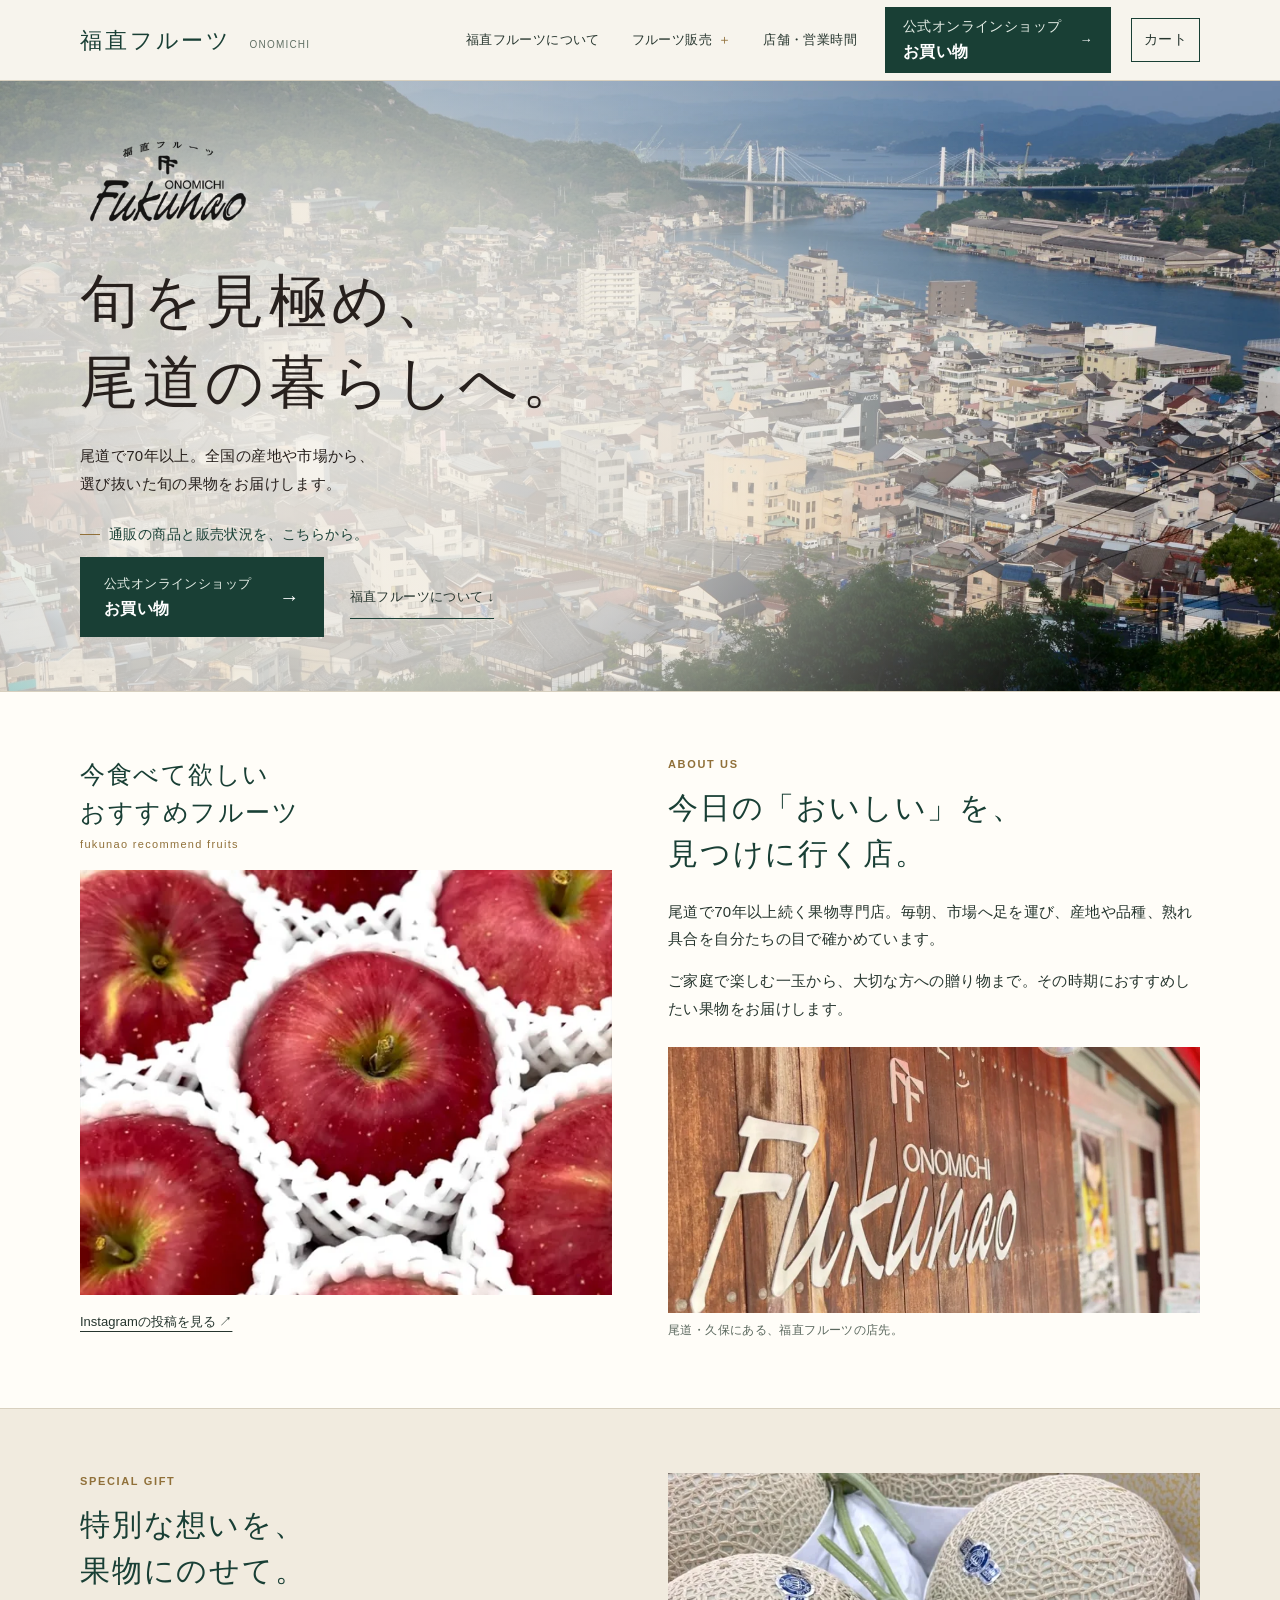
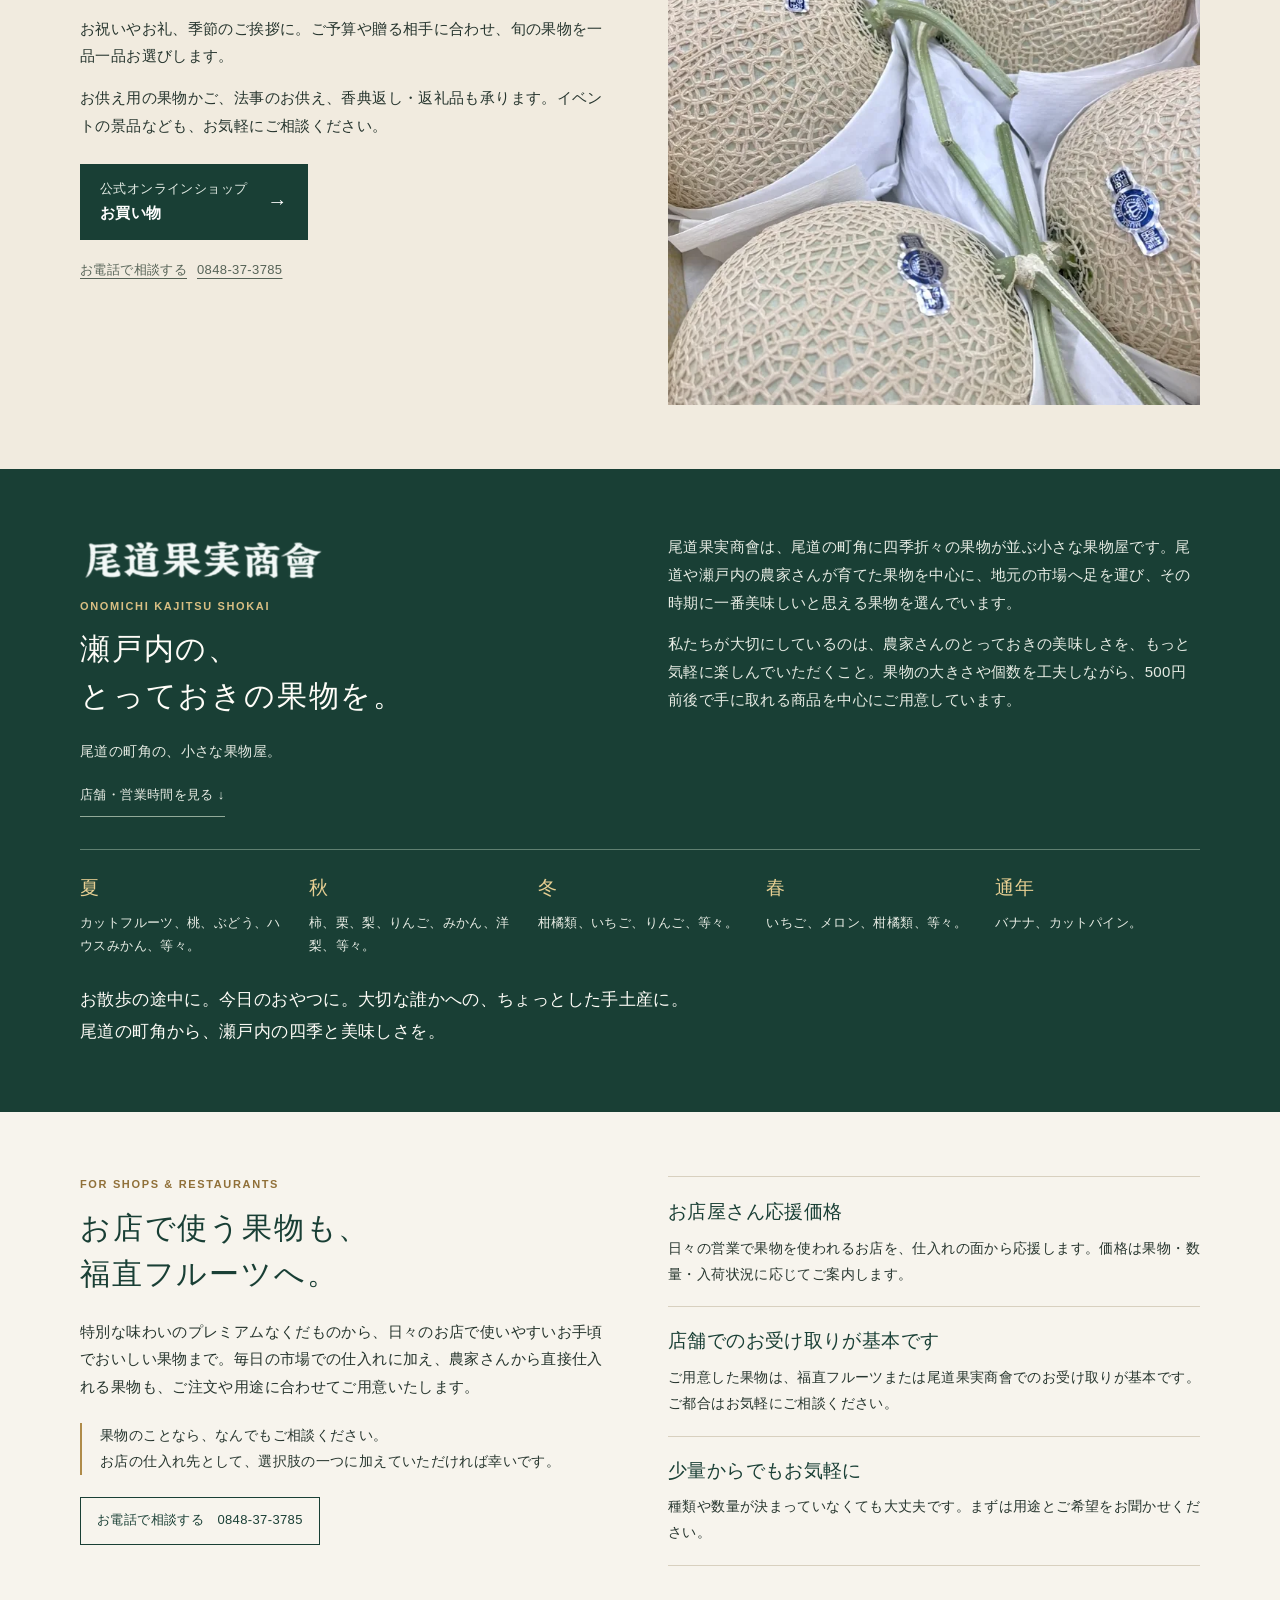
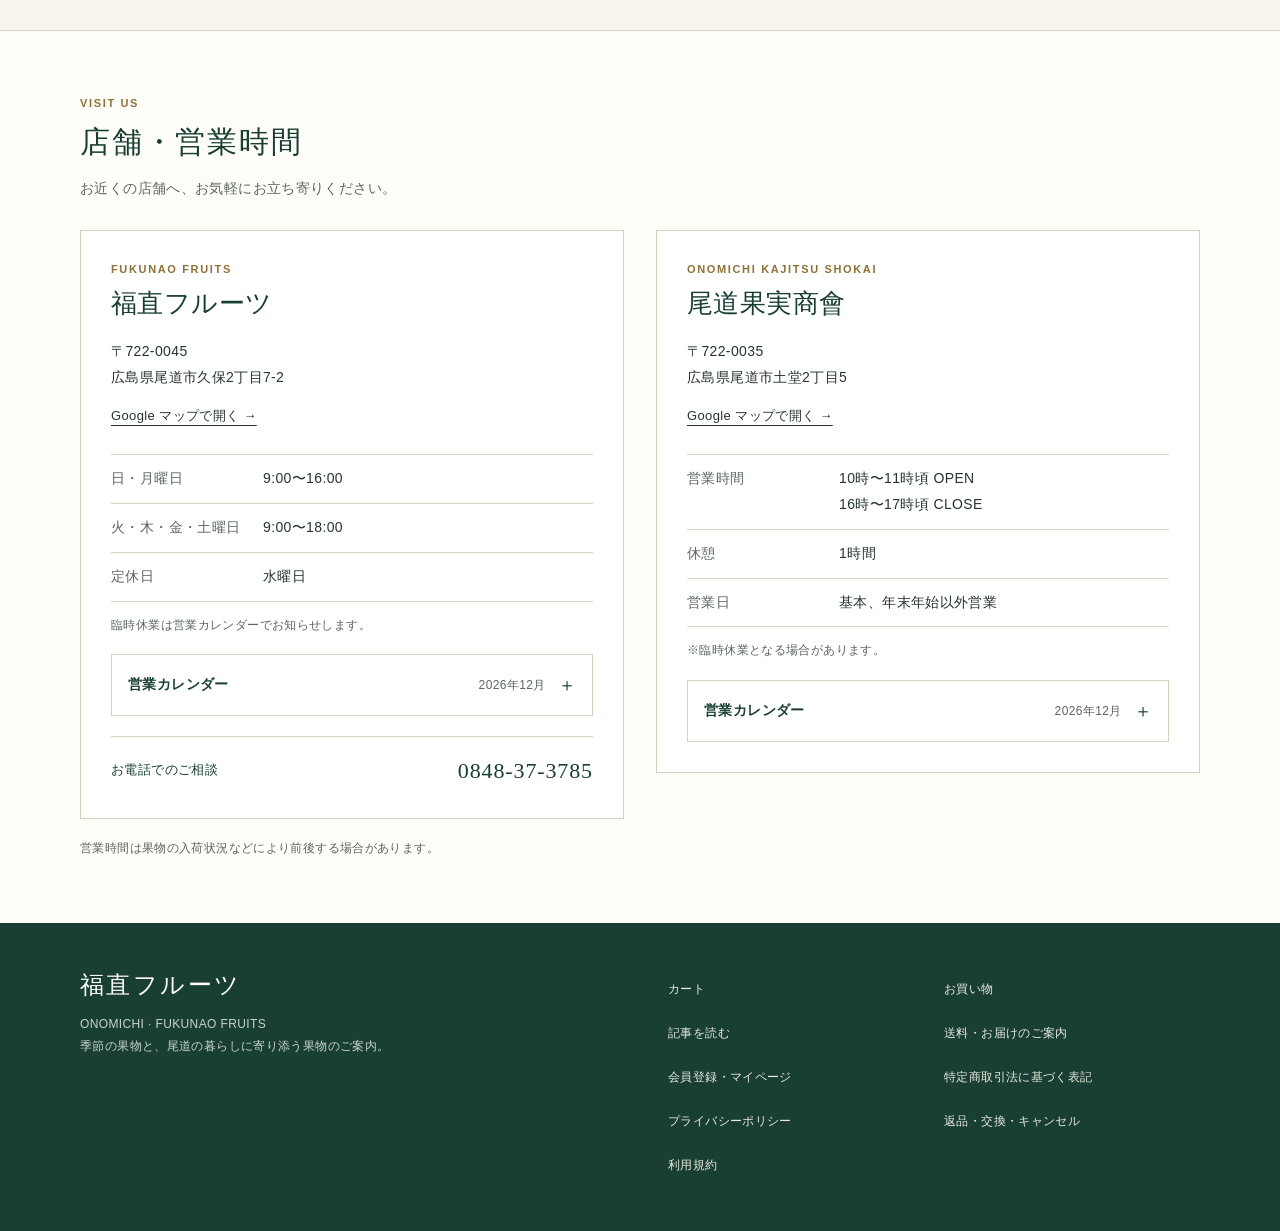
==== commit 83906a51: "Separate reading and shopping entrances across the public site" ====
--- a/index.html
+++ b/index.html
@@ -2,7 +2,7 @@
   {"@context":"https://schema.org","@type":"Store","name":"福直フルーツ","description":"尾道で70年以上続く果物専門店","url":"https://fukunaofruits.com/","telephone":"0848-37-3785","address":{"@type":"PostalAddress","postalCode":"722-0045","addressRegion":"広島県","addressLocality":"尾道市","streetAddress":"久保2丁目7-2"}}
   </script><link rel="preload" as="image" href="/assets/onomichi-hero.webp" fetchpriority="high"></head>
 <body>
-<a class="skip-link" href="#top">本文へ移動</a><header><div class="wrap bar"><a href="#top" class="brand">福直フルーツ <small>ONOMICHI</small></a><nav class="desktop-nav" aria-label="主なメニュー"><a href="#about">福直フルーツについて</a><details class="nav-group"><summary>フルーツ販売</summary><div class="nav-submenu"><a href="https://fukunaofruits.com/meguri/">福直くだもの巡り</a><a href="#onomichi-kajitsu">尾道果実商會</a><a href="#business">お店屋さん向け販売</a></div></details><a href="#locations">店舗・営業時間</a><a class="nav-buy" href="https://fukunaofruits.com/meguri/"><span class="button-copy"><span class="button-caption">公式オンラインショップ</span><span class="button-title">福直くだもの巡り</span></span><span aria-hidden="true">→</span></a></nav><details class="mobile-menu"><summary aria-controls="mobile-navigation" aria-expanded="false"><span class="menu-label">メニュー</span><span class="hamburger" aria-hidden="true"><i></i><i></i><i></i></span></summary><nav id="mobile-navigation" aria-label="モバイルメニュー"><a class="nav-buy" href="https://fukunaofruits.com/meguri/"><span class="button-copy"><span class="button-caption">公式オンラインショップ</span><span class="button-title">福直くだもの巡り</span></span><span aria-hidden="true">→</span></a><a href="#about">福直フルーツについて</a><details class="mobile-nav-group"><summary>フルーツ販売</summary><a href="https://fukunaofruits.com/meguri/">福直くだもの巡り</a><a href="#onomichi-kajitsu">尾道果実商會</a><a href="#business">お店屋さん向け販売</a></details><a href="#locations">店舗・営業時間</a></nav></details></div>
+<a class="skip-link" href="#top">本文へ移動</a><header><div class="wrap bar"><a href="#top" class="brand">福直フルーツ <small>ONOMICHI</small></a><nav class="desktop-nav" aria-label="主なメニュー"><a href="#about">福直フルーツについて</a><details class="nav-group"><summary>フルーツ販売</summary><div class="nav-submenu"><a href="https://fukunaofruits.com/meguri/shop/">お買い物</a><a href="/meguri/articles/">記事を読む</a><a href="#onomichi-kajitsu">尾道果実商會</a><a href="#business">お店屋さん向け販売</a></div></details><a href="#locations">店舗・営業時間</a><a class="nav-buy" href="https://fukunaofruits.com/meguri/shop/"><span class="button-copy"><span class="button-caption">公式オンラインショップ</span><span class="button-title">お買い物</span></span><span aria-hidden="true">→</span></a></nav><a class="home-cart" href="/checkout/cart">カート</a><details class="mobile-menu"><summary aria-controls="mobile-navigation" aria-expanded="false"><span class="menu-label">メニュー</span><span class="hamburger" aria-hidden="true"><i></i><i></i><i></i></span></summary><nav id="mobile-navigation" aria-label="モバイルメニュー"><a href="/meguri/articles/">記事を読む</a><a class="nav-buy" href="https://fukunaofruits.com/meguri/shop/"><span class="button-copy"><span class="button-caption">公式オンラインショップ</span><span class="button-title">お買い物</span></span><span aria-hidden="true">→</span></a><a href="#about">福直フルーツについて</a><details class="mobile-nav-group"><summary>フルーツ販売</summary><a href="https://fukunaofruits.com/meguri/shop/">お買い物</a><a href="/meguri/articles/">記事を読む</a><a href="#onomichi-kajitsu">尾道果実商會</a><a href="#business">お店屋さん向け販売</a></details><a href="#locations">店舗・営業時間</a></nav></details></div>
 </header>
 <main id="top">
 <section class="hero" aria-label="福直フルーツのご紹介">
@@ -11,8 +11,8 @@
   <h1>旬を見極め、<br><span>尾道の暮らしへ。</span></h1>
   <p class="hero-lead"><span>尾道で70年以上。</span><span>全国の産地や市場から、</span><br><span>選び抜いた旬の果物をお届けします。</span></p>
   <div class="hero-shop">
-   <span class="shop-label"><i aria-hidden="true"></i>旬の果物を、オンラインでご注文。</span>
-   <div class="hero-actions"><a class="primary" href="https://fukunaofruits.com/meguri/"><span class="button-copy"><span class="button-caption">公式オンラインショップ</span><span class="button-title">福直くだもの巡りへ</span></span><span class="arrow" aria-hidden="true">→</span></a><a class="scroll" href="#about">福直フルーツについて ↓</a></div>
+   <span class="shop-label"><i aria-hidden="true"></i>通販の商品と販売状況を、こちらから。</span>
+   <div class="hero-actions"><a class="primary" href="https://fukunaofruits.com/meguri/shop/"><span class="button-copy"><span class="button-caption">公式オンラインショップ</span><span class="button-title">お買い物</span></span><span class="arrow" aria-hidden="true">→</span></a><a class="scroll" href="#about">福直フルーツについて ↓</a></div>
   </div>
  </div>
 
@@ -23,7 +23,7 @@
 <section class="intro" id="about"><div class="wrap intro-grid"><div class="featured-fruit"><div class="featured-fruit__heading"><h3>今食べて欲しい<br>おすすめフルーツ</h3><p>fukunao recommend fruits</p></div><img data-instagram-video data-instagram-featured src="/assets/meguri/official-apples-815f3ecb0578.webp" alt="店頭に並ぶりんご"></div><div><div class="en">ABOUT US</div><h2>今日の「おいしい」を、<br>見つけに行く店。</h2><p>尾道で70年以上続く果物専門店。毎朝、市場へ足を運び、産地や品種、熟れ具合を自分たちの目で確かめています。</p><p>ご家庭で楽しむ一玉から、大切な方への贈り物まで。その時期におすすめしたい果物をお届けします。</p><figure class="storefront-photo"><img src="/assets/meguri/official-storefront-55f5bf5b8a51.webp" alt="木の外壁にFukunaoの看板を掲げた福直フルーツの店先" width="1440" height="468" loading="lazy"><figcaption>尾道・久保にある、福直フルーツの店先。</figcaption></figure></div></div>
 </section>
 
-<section class="intro gift-feature" id="gift"><div class="wrap intro-grid"><img src="/assets/meguri/official-crown-melon-f6eee4651ef9.webp" alt="贈りものに選ぶクラウンメロン" width="724" height="960" loading="lazy"><div class="gift-copy"><div class="en">SPECIAL GIFT</div><h2>特別な想いを、<br>果物にのせて。</h2><p>お祝いやお礼、季節のご挨拶に。ご予算や贈る相手に合わせ、旬の果物を一品一品お選びします。</p><p>お供え用の果物かご、法事のお供え、香典返し・返礼品も承ります。イベントの景品なども、お気軽にご相談ください。</p><div class="gift-actions"><a class="primary gift-shop-link" href="https://fukunaofruits.com/meguri/"><span class="button-copy"><span class="button-caption">公式オンラインショップ</span><span class="button-title"><span>福直くだもの巡りで</span><span>果物を見る</span></span></span><span class="arrow" aria-hidden="true">→</span></a><a class="gift-phone-link" href="tel:0848373785"><span>お電話で相談する</span><span>0848-37-3785</span></a></div></div></div>
+<section class="intro gift-feature" id="gift"><div class="wrap intro-grid"><img src="/assets/meguri/official-crown-melon-f6eee4651ef9.webp" alt="贈りものに選ぶクラウンメロン" width="724" height="960" loading="lazy"><div class="gift-copy"><div class="en">SPECIAL GIFT</div><h2>特別な想いを、<br>果物にのせて。</h2><p>お祝いやお礼、季節のご挨拶に。ご予算や贈る相手に合わせ、旬の果物を一品一品お選びします。</p><p>お供え用の果物かご、法事のお供え、香典返し・返礼品も承ります。イベントの景品なども、お気軽にご相談ください。</p><div class="gift-actions"><a class="primary gift-shop-link" href="https://fukunaofruits.com/meguri/shop/"><span class="button-copy"><span class="button-caption">公式オンラインショップ</span><span class="button-title">お買い物</span></span><span class="arrow" aria-hidden="true">→</span></a><a class="gift-phone-link" href="tel:0848373785"><span>お電話で相談する</span><span>0848-37-3785</span></a></div></div></div>
 </section>
 
 <section class="services" id="market"><div class="wrap"><aside class="shop-feature" id="onomichi-kajitsu"><div class="shop-feature__intro"><div><div class="feature-name feature-name--logo" aria-label="尾道果実商會"><img src="assets/onomichi-kajitsu-shokai-logo.png" alt="尾道果実商會"></div><div class="en">ONOMICHI KAJITSU SHOKAI</div><h2>瀬戸内の、<br>とっておきの果物を。</h2><span class="tag">尾道の町角の、小さな果物屋。</span><br><a class="shop-map-link" href="#locations">店舗・営業時間を見る ↓</a></div><div class="shop-copy"><p>尾道果実商會は、尾道の町角に四季折々の果物が並ぶ小さな果物屋です。尾道や瀬戸内の農家さんが育てた果物を中心に、地元の市場へ足を運び、その時期に一番美味しいと思える果物を選んでいます。</p><p>私たちが大切にしているのは、農家さんのとっておきの美味しさを、もっと気軽に楽しんでいただくこと。果物の大きさや個数を工夫しながら、500円前後で手に取れる商品を中心にご用意しています。</p></div></div><div class="shop-details"><div><h4>夏</h4><p>カットフルーツ、桃、ぶどう、ハウスみかん、等々。</p></div><div><h4>秋</h4><p>柿、栗、梨、りんご、みかん、洋梨、等々。</p></div><div><h4>冬</h4><p>柑橘類、いちご、りんご、等々。</p></div><div><h4>春</h4><p>いちご、メロン、柑橘類、等々。</p></div><div class="year-round"><h4>通年</h4><p>バナナ、カットパイン。</p></div></div><p class="closing">お散歩の途中に。今日のおやつに。大切な誰かへの、ちょっとした手土産に。<br>尾道の町角から、瀬戸内の四季と美味しさを。</p></aside></div>
@@ -37,7 +37,7 @@
 </article></div><p class="notice">営業時間は果物の入荷状況などにより前後する場合があります。</p></div>
 </section>
 </main>
-<footer class="site-footer"><div class="wrap footer-grid"><div><div class="footer-name">福直フルーツ</div><p class="footer-small">ONOMICHI · FUKUNAO FRUITS<br>季節の果物と、尾道の暮らしに寄り添う果物のご案内。</p></div><nav class="footer-links" aria-label="フッターメニュー"><a href="https://fukunaofruits.com/meguri/">公式オンラインショップ<br>福直くだもの巡りへ →</a><a href="https://fukunaofruits.com/meguri/articles/" target="_blank" rel="noopener">くだもの巡りの記事</a><a href="https://fukunaofruits.com/checkout/guide/delivery" target="_blank" rel="noopener">送料・お届けのご案内</a><a href="https://fukunaofruits.com/checkout/account" target="_blank" rel="noopener">会員登録・マイページ</a><a href="https://fukunaofruits.com/checkout/guide/legal" target="_blank" rel="noopener">特定商取引法に基づく表記</a><a href="https://fukunaofruits.com/checkout/guide/privacy" target="_blank" rel="noopener">プライバシーポリシー</a><a href="https://fukunaofruits.com/checkout/guide/returns" target="_blank" rel="noopener">返品・交換・キャンセル</a><a href="https://fukunaofruits.com/checkout/guide/terms" target="_blank" rel="noopener">利用規約</a></nav></div>
+<footer class="site-footer"><div class="wrap footer-grid"><div><div class="footer-name">福直フルーツ</div><p class="footer-small">ONOMICHI · FUKUNAO FRUITS<br>季節の果物と、尾道の暮らしに寄り添う果物のご案内。</p></div><nav class="footer-links" aria-label="フッターメニュー"><a href="/checkout/cart">カート</a><a href="https://fukunaofruits.com/meguri/shop/">お買い物</a><a href="https://fukunaofruits.com/meguri/articles/" target="_blank" rel="noopener">記事を読む</a><a href="https://fukunaofruits.com/checkout/guide/delivery" target="_blank" rel="noopener">送料・お届けのご案内</a><a href="https://fukunaofruits.com/checkout/account" target="_blank" rel="noopener">会員登録・マイページ</a><a href="https://fukunaofruits.com/checkout/guide/legal" target="_blank" rel="noopener">特定商取引法に基づく表記</a><a href="https://fukunaofruits.com/checkout/guide/privacy" target="_blank" rel="noopener">プライバシーポリシー</a><a href="https://fukunaofruits.com/checkout/guide/returns" target="_blank" rel="noopener">返品・交換・キャンセル</a><a href="https://fukunaofruits.com/checkout/guide/terms" target="_blank" rel="noopener">利用規約</a></nav></div>
 </footer>
   <div class="instagram-modal" id="instagram-modal" aria-hidden="true"><div class="instagram-modal__card" role="dialog" aria-modal="true" aria-labelledby="instagram-modal-title"><button class="instagram-modal__close" type="button" aria-label="閉じる">×</button><div class="instagram-modal__fallback"><div class="instagram-modal__mark">◎</div><h3 id="instagram-modal-title">福直フルーツのInstagram</h3><p>旬の果物や店頭の様子を、Instagramでご紹介しています。</p><a class="instagram-modal__link" href="https://www.instagram.com/fukunao_fruits/" target="_blank" rel="noopener">Instagramで投稿を見る →</a></div><iframe title="Instagram投稿" loading="lazy"></iframe></div></div>
 <script defer src="/home-20261107.js"></script></body></html>
--- a/home-20261107.css
+++ b/home-20261107.css
@@ -241,3 +241,9 @@
 /* Live recommended post, retaining the existing selection and modal. */
 .instagram-modal{position:fixed;inset:0;z-index:100;background:rgba(14,30,25,.78);display:none;place-items:center;padding:24px}.instagram-modal.is-open{display:grid}.instagram-modal__card{position:relative;width:min(520px,100%);max-height:90vh;overflow:auto;background:#fffdf8;padding:46px 36px;text-align:center;box-shadow:0 25px 80px #0008}.instagram-modal__close{position:absolute;top:12px;right:15px;border:0;background:none;font-size:24px;cursor:pointer;color:var(--ink)}.instagram-modal__mark{font-size:28px;color:#af4d72}.instagram-modal h3{font:26px var(--serif);color:var(--ink);margin:15px 0 10px}.instagram-modal p{font-size:13px;margin:0 0 22px}.instagram-modal__link{display:inline-block;padding:11px 18px;background:var(--ink);color:#fff;font-size:13px}.instagram-modal iframe{display:none;width:100%;height:580px;border:0}.instagram-modal.has-post iframe{display:block}.instagram-modal.has-post .instagram-modal__fallback{display:none}
 .instagram-video video{display:block;width:100%;height:100%;object-fit:cover}.instagram-open{border:0;background:none;padding:0;color:inherit;font-family:inherit;cursor:pointer}button:focus-visible{outline:3px solid #af8b49;outline-offset:4px}.calendar-dates .calendar-blank{background:transparent;border-color:transparent}.calendar-status{font-size:12px;margin-top:12px;color:#59665c}
+
+/* The shopping and cart entrances stay legible on phones as well. */
+.home-cart{display:flex;align-items:center;justify-content:center;min-height:44px;padding:8px 12px;border:1px solid var(--ink);font-size:14px;white-space:nowrap}
+.desktop-nav{margin-left:auto}.nav-buy .button-caption{font-size:14px}.nav-buy .button-title{font-size:16px}
+@media(max-width:1024px){.home-cart{margin-left:auto}.mobile-menu nav>a{font-size:16px}}
+@media(max-width:600px){header .bar{gap:8px}header .brand{font-size:18px;letter-spacing:.05em}.home-cart{padding-inline:8px}}
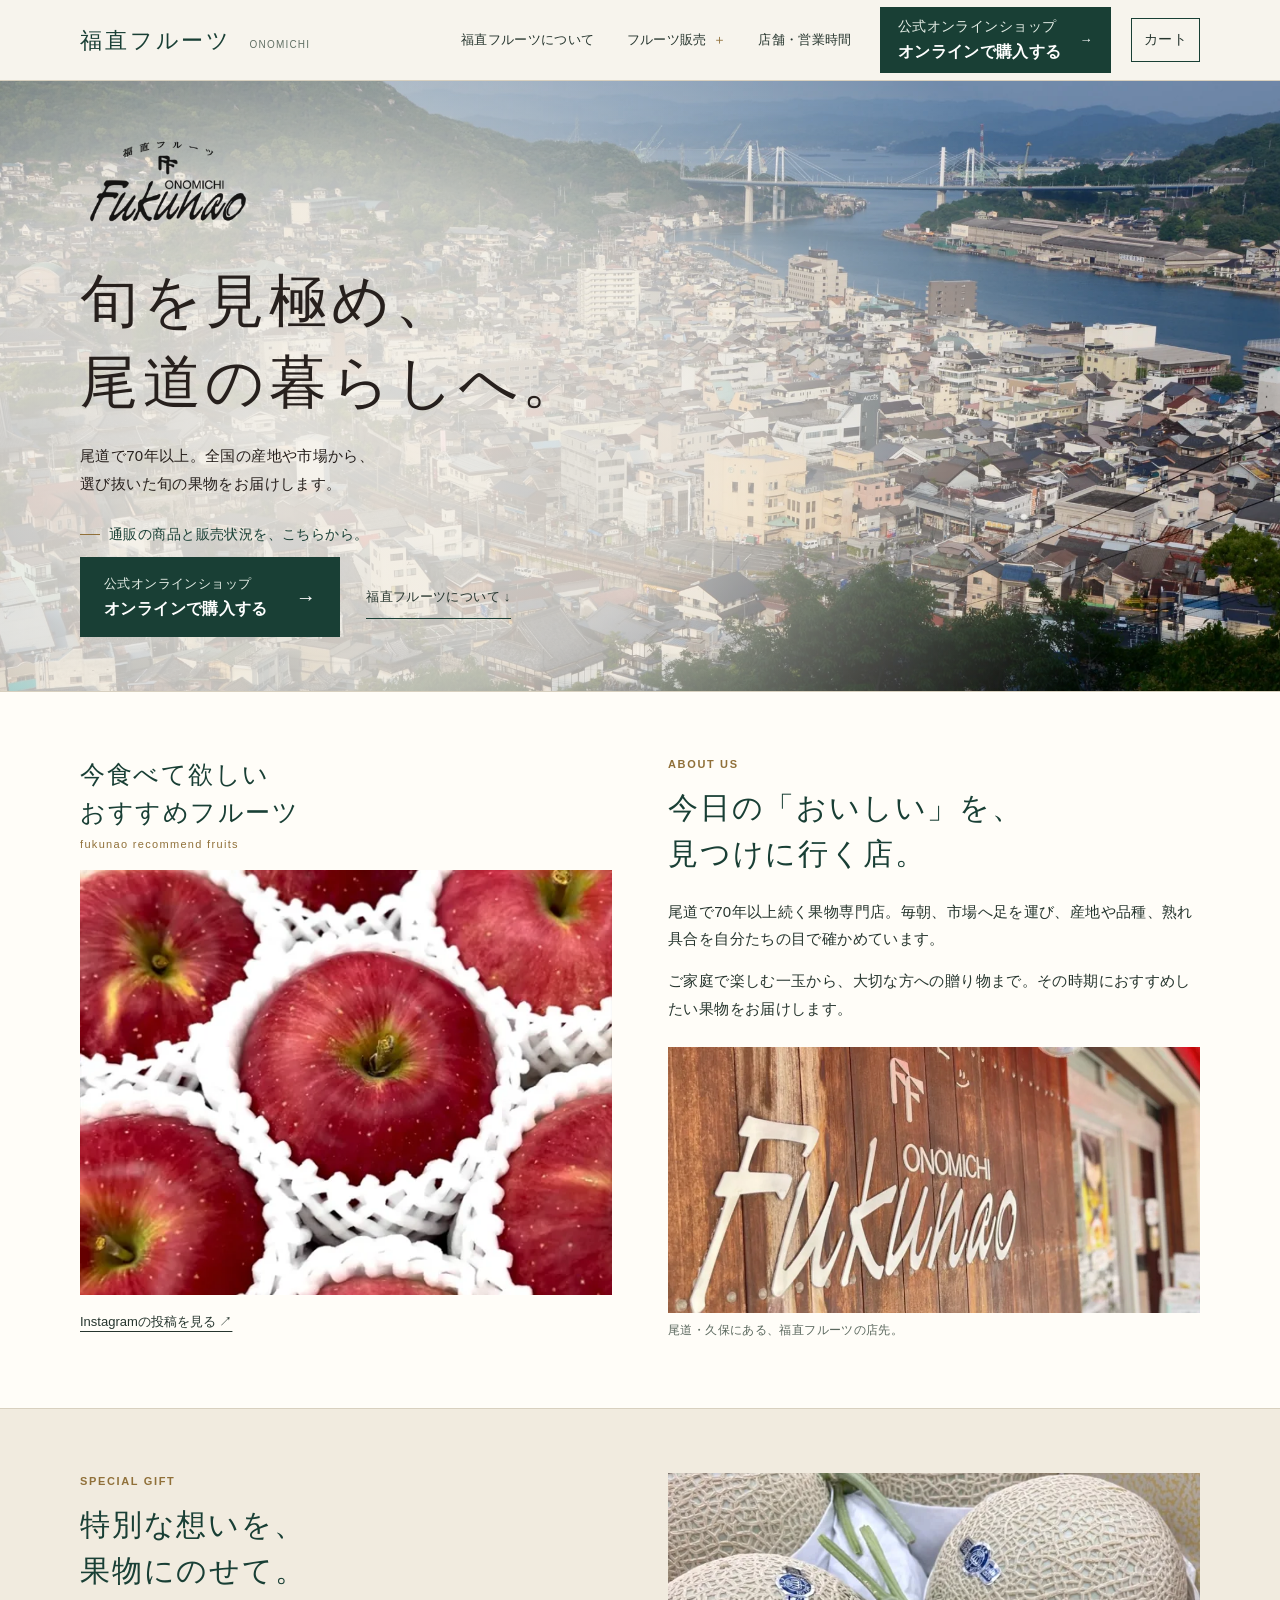
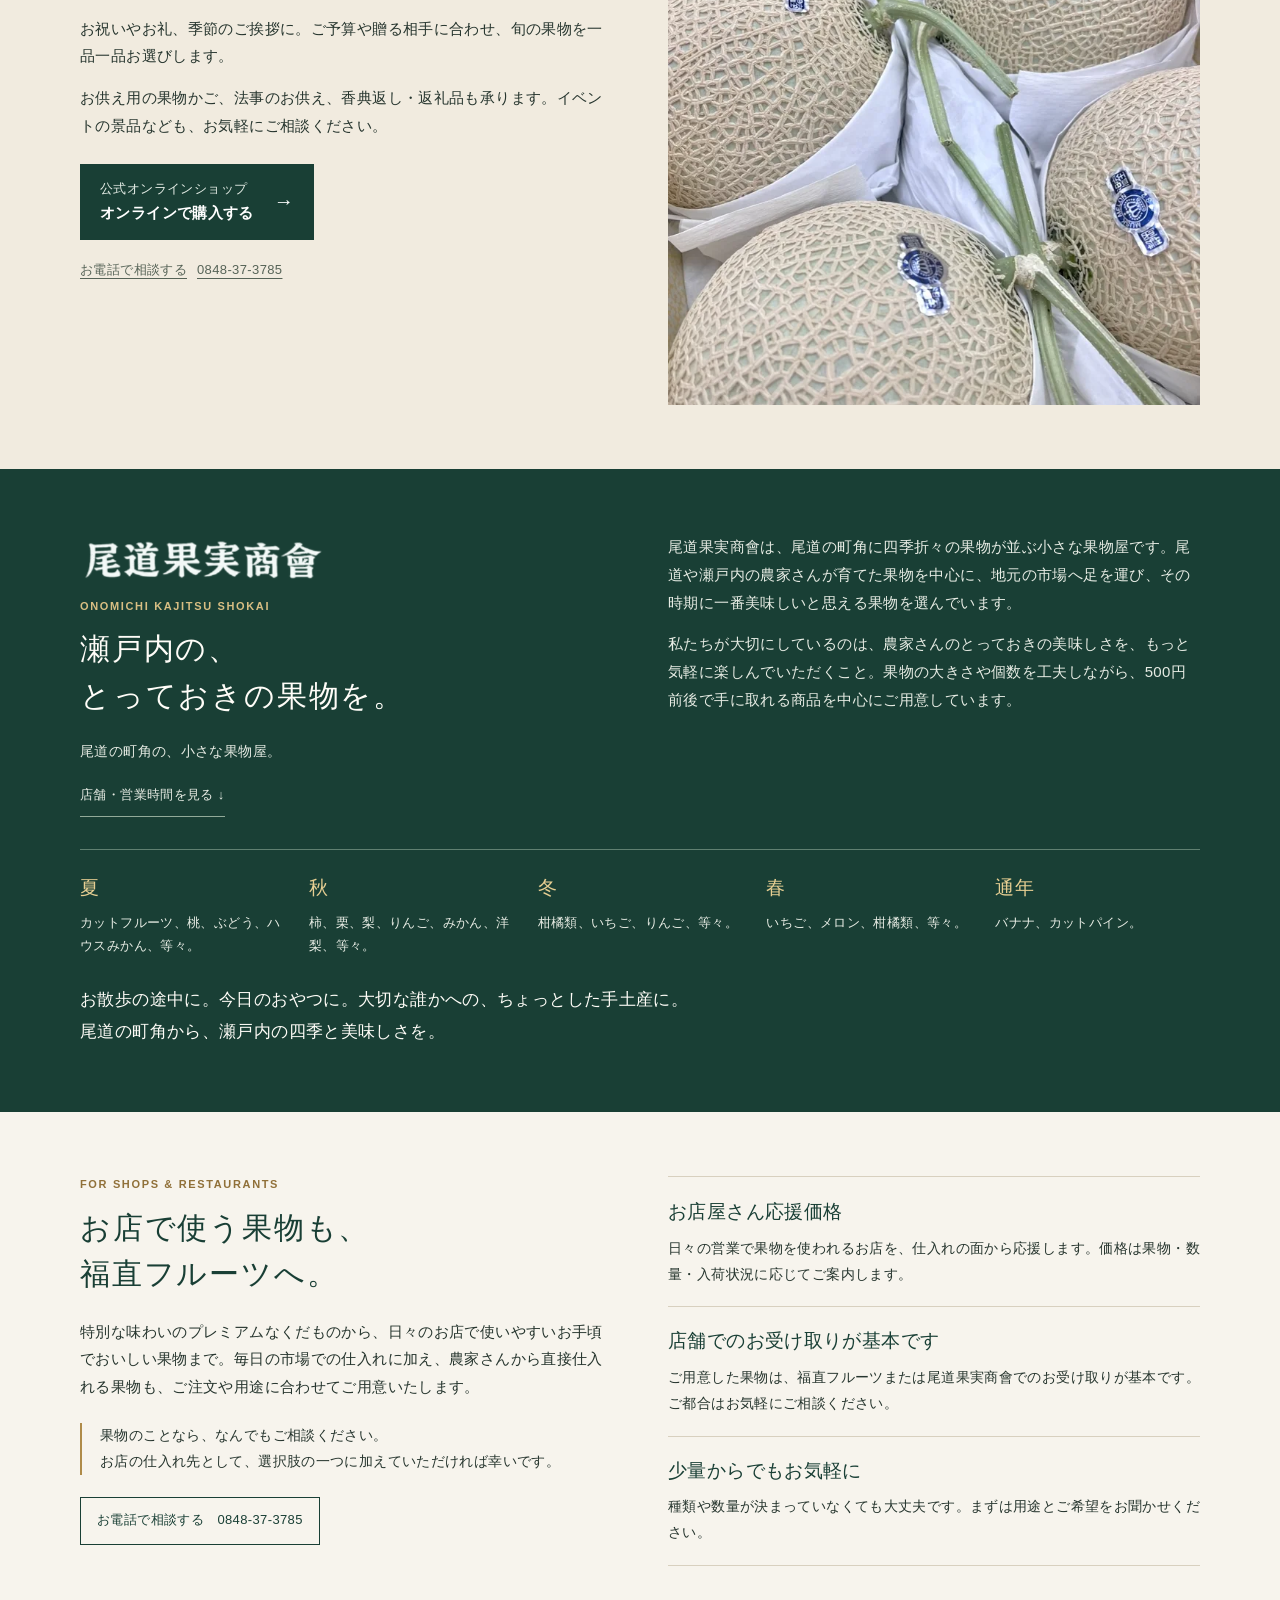
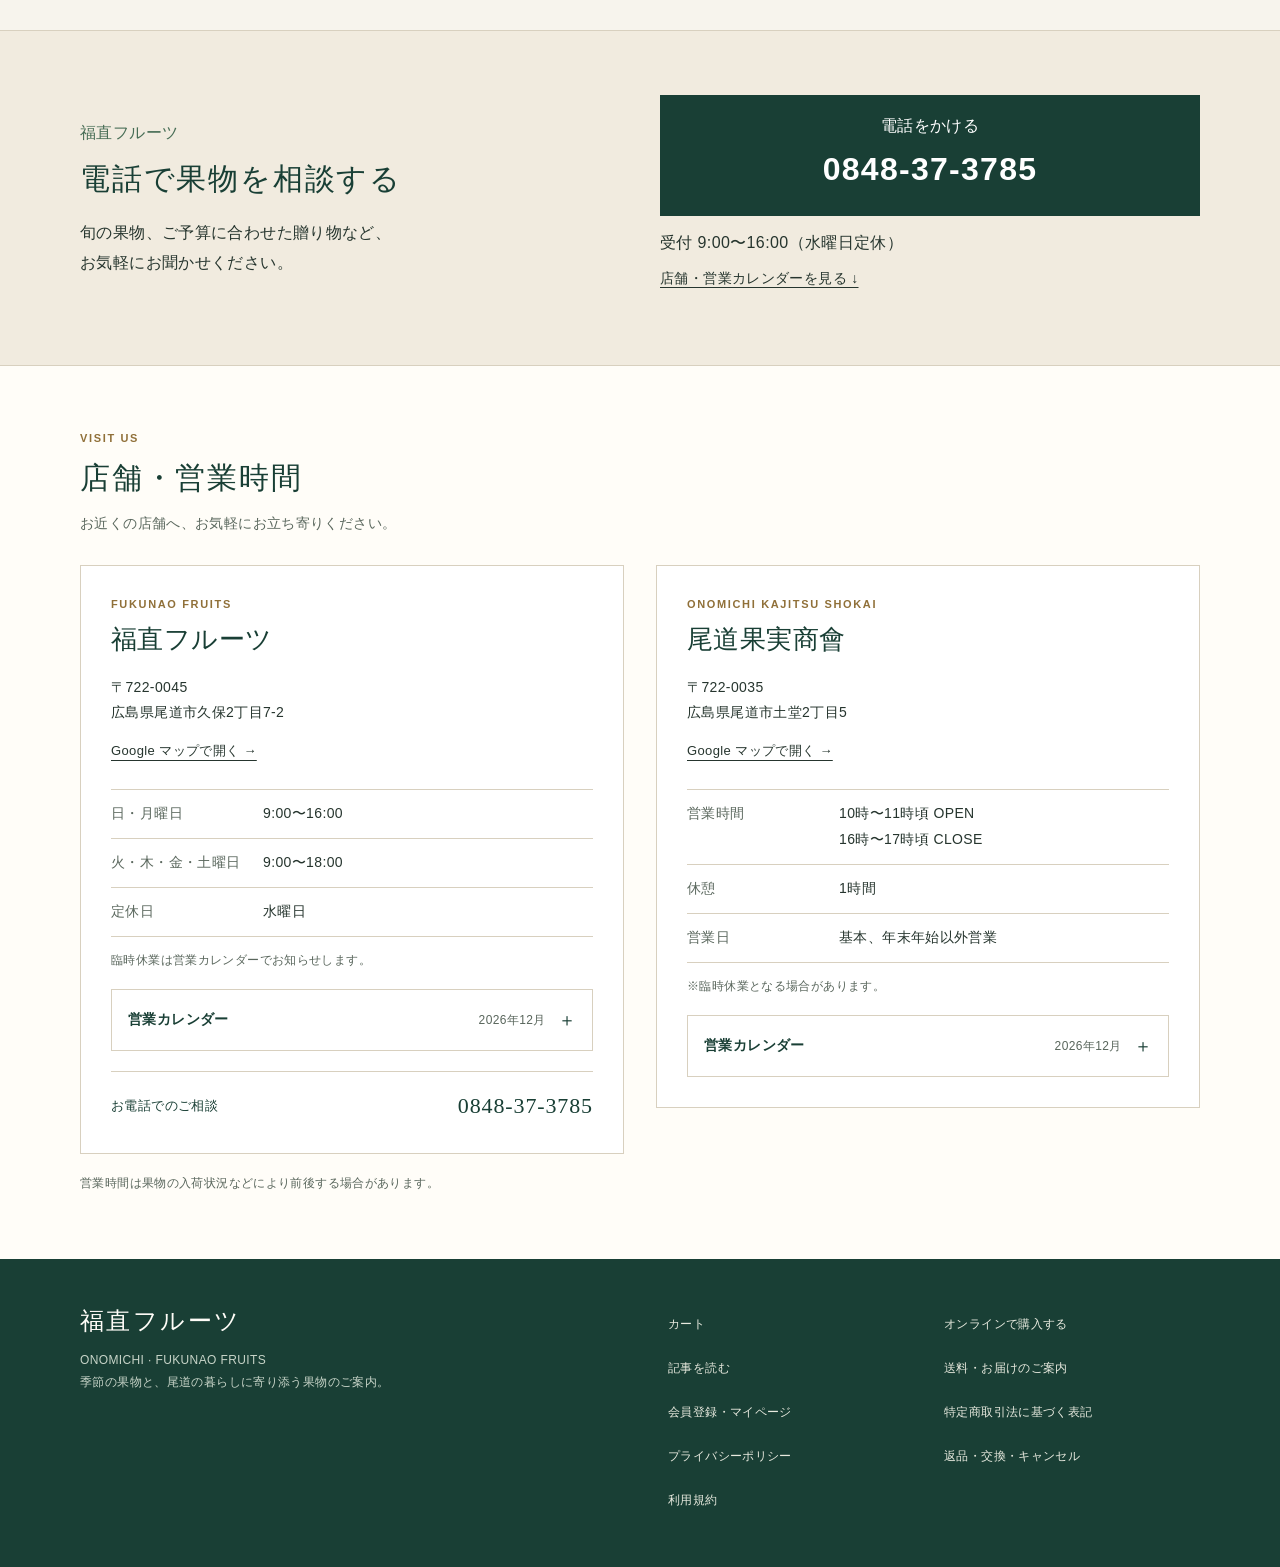
==== commit 5fc169c7: "Clarify phone, online shopping, and store visit navigation" ====
--- a/index.html
+++ b/index.html
@@ -1,8 +1,16 @@
-<!doctype html><html lang="ja"><head><meta charset="utf-8"><meta name="viewport" content="width=device-width, initial-scale=1, viewport-fit=cover"><title>福直フルーツ｜尾道の果物専門店</title><link rel="stylesheet" href="/home-20261107.css"><meta name="description" content="尾道で70年以上。福直フルーツは、全国の産地や市場から旬の果物を選び、ご家庭用から大切な贈りものまでお届けする果物専門店です。"><link rel="canonical" href="https://fukunaofruits.com/"><script type="application/ld+json">
+<!doctype html><html lang="ja"><head><meta charset="utf-8"><meta name="viewport" content="width=device-width, initial-scale=1, viewport-fit=cover"><title>福直フルーツ｜尾道の果物専門店</title><link rel="stylesheet" href="/home-20261107.css?v=20261123-menu"><meta name="description" content="尾道で70年以上。福直フルーツは、全国の産地や市場から旬の果物を選び、ご家庭用から大切な贈りものまでお届けする果物専門店です。"><link rel="canonical" href="https://fukunaofruits.com/"><script type="application/ld+json">
   {"@context":"https://schema.org","@type":"Store","name":"福直フルーツ","description":"尾道で70年以上続く果物専門店","url":"https://fukunaofruits.com/","telephone":"0848-37-3785","address":{"@type":"PostalAddress","postalCode":"722-0045","addressRegion":"広島県","addressLocality":"尾道市","streetAddress":"久保2丁目7-2"}}
   </script><link rel="preload" as="image" href="/assets/onomichi-hero.webp" fetchpriority="high"></head>
 <body>
-<a class="skip-link" href="#top">本文へ移動</a><header><div class="wrap bar"><a href="#top" class="brand">福直フルーツ <small>ONOMICHI</small></a><nav class="desktop-nav" aria-label="主なメニュー"><a href="#about">福直フルーツについて</a><details class="nav-group"><summary>フルーツ販売</summary><div class="nav-submenu"><a href="https://fukunaofruits.com/meguri/shop/">お買い物</a><a href="/meguri/articles/">記事を読む</a><a href="#onomichi-kajitsu">尾道果実商會</a><a href="#business">お店屋さん向け販売</a></div></details><a href="#locations">店舗・営業時間</a><a class="nav-buy" href="https://fukunaofruits.com/meguri/shop/"><span class="button-copy"><span class="button-caption">公式オンラインショップ</span><span class="button-title">お買い物</span></span><span aria-hidden="true">→</span></a></nav><a class="home-cart" href="/checkout/cart">カート</a><details class="mobile-menu"><summary aria-controls="mobile-navigation" aria-expanded="false"><span class="menu-label">メニュー</span><span class="hamburger" aria-hidden="true"><i></i><i></i><i></i></span></summary><nav id="mobile-navigation" aria-label="モバイルメニュー"><a href="/meguri/articles/">記事を読む</a><a class="nav-buy" href="https://fukunaofruits.com/meguri/shop/"><span class="button-copy"><span class="button-caption">公式オンラインショップ</span><span class="button-title">お買い物</span></span><span aria-hidden="true">→</span></a><a href="#about">福直フルーツについて</a><details class="mobile-nav-group"><summary>フルーツ販売</summary><a href="https://fukunaofruits.com/meguri/shop/">お買い物</a><a href="/meguri/articles/">記事を読む</a><a href="#onomichi-kajitsu">尾道果実商會</a><a href="#business">お店屋さん向け販売</a></details><a href="#locations">店舗・営業時間</a></nav></details></div>
+<a class="skip-link" href="#top">本文へ移動</a><header><div class="wrap bar"><a href="#top" class="brand">福直フルーツ <small>ONOMICHI</small></a><nav class="desktop-nav" aria-label="主なメニュー"><a href="#about">福直フルーツについて</a><details class="nav-group"><summary>フルーツ販売</summary><div class="nav-submenu">
+<a class="sales-option" href="#phone-consultation"><span>電話で果物を相談する</span><small>福直フルーツ · 電話番号・受付時間</small></a>
+<a class="sales-option" href="https://fukunaofruits.com/meguri/shop/"><span>オンラインで購入する</span><small>通販の商品一覧・販売状況</small></a>
+<a class="sales-option" href="#store-onomichi"><span>お店で果物を買う</span><small>尾道果実商會 · 場所・営業時間</small></a>
+<div class="sales-secondary"><a href="/meguri/articles/">記事を読む</a><a href="#business">お店屋さん向け販売</a></div></div></details><a href="#locations">店舗・営業時間</a><a class="nav-buy" href="https://fukunaofruits.com/meguri/shop/"><span class="button-copy"><span class="button-caption">公式オンラインショップ</span><span class="button-title">オンラインで購入する</span></span><span aria-hidden="true">→</span></a></nav><a class="home-cart" href="/checkout/cart">カート</a><details class="mobile-menu"><summary aria-controls="mobile-navigation" aria-expanded="false"><span class="menu-label">メニュー</span><span class="hamburger" aria-hidden="true"><i></i><i></i><i></i></span></summary><nav id="mobile-navigation" aria-label="モバイルメニュー"><a href="/meguri/articles/">記事を読む</a><a class="nav-buy" href="https://fukunaofruits.com/meguri/shop/"><span class="button-copy"><span class="button-caption">公式オンラインショップ</span><span class="button-title">オンラインで購入する</span></span><span aria-hidden="true">→</span></a><a href="#about">福直フルーツについて</a><details class="mobile-nav-group"><summary>フルーツ販売</summary>
+<a class="sales-option" href="#phone-consultation"><span>電話で果物を相談する</span><small>福直フルーツ · 電話番号・受付時間</small></a>
+<a class="sales-option" href="https://fukunaofruits.com/meguri/shop/"><span>オンラインで購入する</span><small>通販の商品一覧・販売状況</small></a>
+<a class="sales-option" href="#store-onomichi"><span>お店で果物を買う</span><small>尾道果実商會 · 場所・営業時間</small></a>
+<div class="sales-secondary"><a href="#business">お店屋さん向け販売</a></div></details><a href="#locations">店舗・営業時間</a></nav></details></div>
 </header>
 <main id="top">
 <section class="hero" aria-label="福直フルーツのご紹介">
@@ -12,7 +20,7 @@
   <p class="hero-lead"><span>尾道で70年以上。</span><span>全国の産地や市場から、</span><br><span>選び抜いた旬の果物をお届けします。</span></p>
   <div class="hero-shop">
    <span class="shop-label"><i aria-hidden="true"></i>通販の商品と販売状況を、こちらから。</span>
-   <div class="hero-actions"><a class="primary" href="https://fukunaofruits.com/meguri/shop/"><span class="button-copy"><span class="button-caption">公式オンラインショップ</span><span class="button-title">お買い物</span></span><span class="arrow" aria-hidden="true">→</span></a><a class="scroll" href="#about">福直フルーツについて ↓</a></div>
+   <div class="hero-actions"><a class="primary" href="https://fukunaofruits.com/meguri/shop/"><span class="button-copy"><span class="button-caption">公式オンラインショップ</span><span class="button-title">オンラインで購入する</span></span><span class="arrow" aria-hidden="true">→</span></a><a class="scroll" href="#about">福直フルーツについて ↓</a></div>
   </div>
  </div>
 
@@ -23,21 +31,28 @@
 <section class="intro" id="about"><div class="wrap intro-grid"><div class="featured-fruit"><div class="featured-fruit__heading"><h3>今食べて欲しい<br>おすすめフルーツ</h3><p>fukunao recommend fruits</p></div><img data-instagram-video data-instagram-featured src="/assets/meguri/official-apples-815f3ecb0578.webp" alt="店頭に並ぶりんご"></div><div><div class="en">ABOUT US</div><h2>今日の「おいしい」を、<br>見つけに行く店。</h2><p>尾道で70年以上続く果物専門店。毎朝、市場へ足を運び、産地や品種、熟れ具合を自分たちの目で確かめています。</p><p>ご家庭で楽しむ一玉から、大切な方への贈り物まで。その時期におすすめしたい果物をお届けします。</p><figure class="storefront-photo"><img src="/assets/meguri/official-storefront-55f5bf5b8a51.webp" alt="木の外壁にFukunaoの看板を掲げた福直フルーツの店先" width="1440" height="468" loading="lazy"><figcaption>尾道・久保にある、福直フルーツの店先。</figcaption></figure></div></div>
 </section>
 
-<section class="intro gift-feature" id="gift"><div class="wrap intro-grid"><img src="/assets/meguri/official-crown-melon-f6eee4651ef9.webp" alt="贈りものに選ぶクラウンメロン" width="724" height="960" loading="lazy"><div class="gift-copy"><div class="en">SPECIAL GIFT</div><h2>特別な想いを、<br>果物にのせて。</h2><p>お祝いやお礼、季節のご挨拶に。ご予算や贈る相手に合わせ、旬の果物を一品一品お選びします。</p><p>お供え用の果物かご、法事のお供え、香典返し・返礼品も承ります。イベントの景品なども、お気軽にご相談ください。</p><div class="gift-actions"><a class="primary gift-shop-link" href="https://fukunaofruits.com/meguri/shop/"><span class="button-copy"><span class="button-caption">公式オンラインショップ</span><span class="button-title">お買い物</span></span><span class="arrow" aria-hidden="true">→</span></a><a class="gift-phone-link" href="tel:0848373785"><span>お電話で相談する</span><span>0848-37-3785</span></a></div></div></div>
+<section class="intro gift-feature" id="gift"><div class="wrap intro-grid"><img src="/assets/meguri/official-crown-melon-f6eee4651ef9.webp" alt="贈りものに選ぶクラウンメロン" width="724" height="960" loading="lazy"><div class="gift-copy"><div class="en">SPECIAL GIFT</div><h2>特別な想いを、<br>果物にのせて。</h2><p>お祝いやお礼、季節のご挨拶に。ご予算や贈る相手に合わせ、旬の果物を一品一品お選びします。</p><p>お供え用の果物かご、法事のお供え、香典返し・返礼品も承ります。イベントの景品なども、お気軽にご相談ください。</p><div class="gift-actions"><a class="primary gift-shop-link" href="https://fukunaofruits.com/meguri/shop/"><span class="button-copy"><span class="button-caption">公式オンラインショップ</span><span class="button-title">オンラインで購入する</span></span><span class="arrow" aria-hidden="true">→</span></a><a class="gift-phone-link" href="tel:0848373785"><span>お電話で相談する</span><span>0848-37-3785</span></a></div></div></div>
 </section>
 
-<section class="services" id="market"><div class="wrap"><aside class="shop-feature" id="onomichi-kajitsu"><div class="shop-feature__intro"><div><div class="feature-name feature-name--logo" aria-label="尾道果実商會"><img src="assets/onomichi-kajitsu-shokai-logo.png" alt="尾道果実商會"></div><div class="en">ONOMICHI KAJITSU SHOKAI</div><h2>瀬戸内の、<br>とっておきの果物を。</h2><span class="tag">尾道の町角の、小さな果物屋。</span><br><a class="shop-map-link" href="#locations">店舗・営業時間を見る ↓</a></div><div class="shop-copy"><p>尾道果実商會は、尾道の町角に四季折々の果物が並ぶ小さな果物屋です。尾道や瀬戸内の農家さんが育てた果物を中心に、地元の市場へ足を運び、その時期に一番美味しいと思える果物を選んでいます。</p><p>私たちが大切にしているのは、農家さんのとっておきの美味しさを、もっと気軽に楽しんでいただくこと。果物の大きさや個数を工夫しながら、500円前後で手に取れる商品を中心にご用意しています。</p></div></div><div class="shop-details"><div><h4>夏</h4><p>カットフルーツ、桃、ぶどう、ハウスみかん、等々。</p></div><div><h4>秋</h4><p>柿、栗、梨、りんご、みかん、洋梨、等々。</p></div><div><h4>冬</h4><p>柑橘類、いちご、りんご、等々。</p></div><div><h4>春</h4><p>いちご、メロン、柑橘類、等々。</p></div><div class="year-round"><h4>通年</h4><p>バナナ、カットパイン。</p></div></div><p class="closing">お散歩の途中に。今日のおやつに。大切な誰かへの、ちょっとした手土産に。<br>尾道の町角から、瀬戸内の四季と美味しさを。</p></aside></div>
+<section class="services" id="market"><div class="wrap"><aside class="shop-feature" id="onomichi-kajitsu"><div class="shop-feature__intro"><div><div class="feature-name feature-name--logo" aria-label="尾道果実商會"><img src="assets/onomichi-kajitsu-shokai-logo.png" alt="尾道果実商會"></div><div class="en">ONOMICHI KAJITSU SHOKAI</div><h2>瀬戸内の、<br>とっておきの果物を。</h2><span class="tag">尾道の町角の、小さな果物屋。</span><br><a class="shop-map-link" href="#store-onomichi">店舗・営業時間を見る ↓</a></div><div class="shop-copy"><p>尾道果実商會は、尾道の町角に四季折々の果物が並ぶ小さな果物屋です。尾道や瀬戸内の農家さんが育てた果物を中心に、地元の市場へ足を運び、その時期に一番美味しいと思える果物を選んでいます。</p><p>私たちが大切にしているのは、農家さんのとっておきの美味しさを、もっと気軽に楽しんでいただくこと。果物の大きさや個数を工夫しながら、500円前後で手に取れる商品を中心にご用意しています。</p></div></div><div class="shop-details"><div><h4>夏</h4><p>カットフルーツ、桃、ぶどう、ハウスみかん、等々。</p></div><div><h4>秋</h4><p>柿、栗、梨、りんご、みかん、洋梨、等々。</p></div><div><h4>冬</h4><p>柑橘類、いちご、りんご、等々。</p></div><div><h4>春</h4><p>いちご、メロン、柑橘類、等々。</p></div><div class="year-round"><h4>通年</h4><p>バナナ、カットパイン。</p></div></div><p class="closing">お散歩の途中に。今日のおやつに。大切な誰かへの、ちょっとした手土産に。<br>尾道の町角から、瀬戸内の四季と美味しさを。</p></aside></div>
 </section>
 
 <section class="business" id="business"><div class="wrap business-grid"><div><div class="en">FOR SHOPS &amp; RESTAURANTS</div><h2>お店で使う果物も、<br>福直フルーツへ。</h2><p>特別な味わいのプレミアムなくだものから、日々のお店で使いやすいお手頃でおいしい果物まで。毎日の市場での仕入れに加え、農家さんから直接仕入れる果物も、ご注文や用途に合わせてご用意いたします。</p><p class="quote">果物のことなら、なんでもご相談ください。<br>お店の仕入れ先として、選択肢の一つに加えていただければ幸いです。</p><a class="quick-consult" href="tel:0848373785">お電話で相談する　0848-37-3785</a></div><div><div class="point"><strong>お店屋さん応援価格</strong><p>日々の営業で果物を使われるお店を、仕入れの面から応援します。価格は果物・数量・入荷状況に応じてご案内します。</p></div><div class="point"><strong>店舗でのお受け取りが基本です</strong><p>ご用意した果物は、福直フルーツまたは尾道果実商會でのお受け取りが基本です。ご都合はお気軽にご相談ください。</p></div><div class="point"><strong>少量からでもお気軽に</strong><p>種類や数量が決まっていなくても大丈夫です。まずは用途とご希望をお聞かせください。</p></div></div></div>
 </section>
 
-<section class="locations" id="locations"><div class="wrap"><div class="section-heading"><div class="en">VISIT US</div><h2>店舗・営業時間</h2><p>お近くの店舗へ、お気軽にお立ち寄りください。</p></div><div class="store-grid"><article class="store-card" aria-labelledby="store-0-title"><div class="en">FUKUNAO FRUITS</div><h3 id="store-0-title">福直フルーツ</h3><div class="store-address"><p>〒722-0045<br>広島県尾道市久保2丁目7-2</p><a class="map-link" href="https://www.google.com/maps/search/?api=1&amp;query=%E5%BA%83%E5%B3%B6%E7%9C%8C%E5%B0%BE%E9%81%93%E5%B8%82%E4%B9%85%E4%BF%9D2%E4%B8%81%E7%9B%AE7-2" target="_blank" rel="noopener">Google マップで開く →</a></div><div class="store-hours"><dl><div><dt>日・月曜日</dt><dd>9:00〜16:00</dd></div><div><dt>火・木・金・土曜日</dt><dd>9:00〜18:00</dd></div><div><dt>定休日</dt><dd>水曜日</dd></div></dl><p class="hours-note">臨時休業は営業カレンダーでお知らせします。</p></div><details class="calendar-toggle"><summary><span>営業カレンダー</span><span class="calendar-month">営業予定</span></summary><div class="calendar-card"><h4>営業カレンダー</h4><div class="calendar-head"><span>日</span><span>月</span><span>火</span><span>水</span><span>木</span><span>金</span><span>土</span></div><div class="calendar-dates"></div><p class="calendar-status" role="status">営業予定を読み込み中…</p><noscript>臨時休業などの最新の予定は、お電話でお問い合わせください。</noscript><div class="calendar-legend"><span><i></i>営業日</span><span><i class="closed"></i>定休日</span></div></div></details><a class="store-phone" href="tel:0848373785"><span>お電話でのご相談</span><strong>0848-37-3785</strong></a>
-</article><article class="store-card" aria-labelledby="store-1-title"><div class="en">ONOMICHI KAJITSU SHOKAI</div><h3 id="store-1-title">尾道果実商會</h3><div class="store-address"><p>〒722-0035<br>広島県尾道市土堂2丁目5</p><a class="map-link" href="https://www.google.com/maps/search/?api=1&amp;query=%E5%BA%83%E5%B3%B6%E7%9C%8C%E5%B0%BE%E9%81%93%E5%B8%82%E5%9C%9F%E5%A0%822%E4%B8%81%E7%9B%AE5" target="_blank" rel="noopener">Google マップで開く →</a></div><div class="store-hours"><dl><div><dt>営業時間</dt><dd>10時〜11時頃 OPEN<br>16時〜17時頃 CLOSE</dd></div><div><dt>休憩</dt><dd>1時間</dd></div><div><dt>営業日</dt><dd>基本、年末年始以外営業</dd></div></dl><p class="hours-note">※臨時休業となる場合があります。</p></div><details class="calendar-toggle"><summary><span>営業カレンダー</span><span class="calendar-month">営業予定</span></summary><div class="calendar-card"><h4>営業カレンダー</h4><div class="calendar-head"><span>日</span><span>月</span><span>火</span><span>水</span><span>木</span><span>金</span><span>土</span></div><div class="calendar-dates"></div><p class="calendar-status" role="status">営業予定を読み込み中…</p><noscript>臨時休業などの最新の予定は、お電話でお問い合わせください。</noscript><div class="calendar-legend"><span><i class="all-open"></i>基本営業日</span><span>※臨時休業あり</span></div></div></details>
+<section class="phone-consultation" id="phone-consultation" aria-labelledby="phone-consultation-title">
+<div class="wrap phone-consultation__grid">
+<div><p class="phone-consultation__shop">福直フルーツ</p><h2 id="phone-consultation-title">電話で果物を相談する</h2><p>旬の果物、ご予算に合わせた贈り物など、<br>お気軽にお聞かせください。</p></div>
+<div class="phone-consultation__contact"><a class="phone-consultation__call" href="tel:0848373785"><span>電話をかける</span><strong>0848-37-3785</strong></a><p>受付 9:00〜16:00（水曜日定休）</p><a class="phone-consultation__hours" href="#store-fukunao">店舗・営業カレンダーを見る ↓</a></div>
+</div>
+</section>
+
+<section class="locations" id="locations"><div class="wrap"><div class="section-heading"><div class="en">VISIT US</div><h2>店舗・営業時間</h2><p>お近くの店舗へ、お気軽にお立ち寄りください。</p></div><div class="store-grid"><article class="store-card" id="store-fukunao" aria-labelledby="store-0-title"><div class="en">FUKUNAO FRUITS</div><h3 id="store-0-title">福直フルーツ</h3><div class="store-address"><p>〒722-0045<br>広島県尾道市久保2丁目7-2</p><a class="map-link" href="https://www.google.com/maps/search/?api=1&amp;query=%E5%BA%83%E5%B3%B6%E7%9C%8C%E5%B0%BE%E9%81%93%E5%B8%82%E4%B9%85%E4%BF%9D2%E4%B8%81%E7%9B%AE7-2" target="_blank" rel="noopener">Google マップで開く →</a></div><div class="store-hours"><dl><div><dt>日・月曜日</dt><dd>9:00〜16:00</dd></div><div><dt>火・木・金・土曜日</dt><dd>9:00〜18:00</dd></div><div><dt>定休日</dt><dd>水曜日</dd></div></dl><p class="hours-note">臨時休業は営業カレンダーでお知らせします。</p></div><details class="calendar-toggle"><summary><span>営業カレンダー</span><span class="calendar-month">営業予定</span></summary><div class="calendar-card"><h4>営業カレンダー</h4><div class="calendar-head"><span>日</span><span>月</span><span>火</span><span>水</span><span>木</span><span>金</span><span>土</span></div><div class="calendar-dates"></div><p class="calendar-status" role="status">営業予定を読み込み中…</p><noscript>臨時休業などの最新の予定は、お電話でお問い合わせください。</noscript><div class="calendar-legend"><span><i></i>営業日</span><span><i class="closed"></i>定休日</span></div></div></details><a class="store-phone" href="tel:0848373785"><span>お電話でのご相談</span><strong>0848-37-3785</strong></a>
+</article><article class="store-card" id="store-onomichi" aria-labelledby="store-1-title"><div class="en">ONOMICHI KAJITSU SHOKAI</div><h3 id="store-1-title">尾道果実商會</h3><div class="store-address"><p>〒722-0035<br>広島県尾道市土堂2丁目5</p><a class="map-link" href="https://www.google.com/maps/search/?api=1&amp;query=%E5%BA%83%E5%B3%B6%E7%9C%8C%E5%B0%BE%E9%81%93%E5%B8%82%E5%9C%9F%E5%A0%822%E4%B8%81%E7%9B%AE5" target="_blank" rel="noopener">Google マップで開く →</a></div><div class="store-hours"><dl><div><dt>営業時間</dt><dd>10時〜11時頃 OPEN<br>16時〜17時頃 CLOSE</dd></div><div><dt>休憩</dt><dd>1時間</dd></div><div><dt>営業日</dt><dd>基本、年末年始以外営業</dd></div></dl><p class="hours-note">※臨時休業となる場合があります。</p></div><details class="calendar-toggle"><summary><span>営業カレンダー</span><span class="calendar-month">営業予定</span></summary><div class="calendar-card"><h4>営業カレンダー</h4><div class="calendar-head"><span>日</span><span>月</span><span>火</span><span>水</span><span>木</span><span>金</span><span>土</span></div><div class="calendar-dates"></div><p class="calendar-status" role="status">営業予定を読み込み中…</p><noscript>臨時休業などの最新の予定は、お電話でお問い合わせください。</noscript><div class="calendar-legend"><span><i class="all-open"></i>基本営業日</span><span>※臨時休業あり</span></div></div></details>
 </article></div><p class="notice">営業時間は果物の入荷状況などにより前後する場合があります。</p></div>
 </section>
 </main>
-<footer class="site-footer"><div class="wrap footer-grid"><div><div class="footer-name">福直フルーツ</div><p class="footer-small">ONOMICHI · FUKUNAO FRUITS<br>季節の果物と、尾道の暮らしに寄り添う果物のご案内。</p></div><nav class="footer-links" aria-label="フッターメニュー"><a href="/checkout/cart">カート</a><a href="https://fukunaofruits.com/meguri/shop/">お買い物</a><a href="https://fukunaofruits.com/meguri/articles/" target="_blank" rel="noopener">記事を読む</a><a href="https://fukunaofruits.com/checkout/guide/delivery" target="_blank" rel="noopener">送料・お届けのご案内</a><a href="https://fukunaofruits.com/checkout/account" target="_blank" rel="noopener">会員登録・マイページ</a><a href="https://fukunaofruits.com/checkout/guide/legal" target="_blank" rel="noopener">特定商取引法に基づく表記</a><a href="https://fukunaofruits.com/checkout/guide/privacy" target="_blank" rel="noopener">プライバシーポリシー</a><a href="https://fukunaofruits.com/checkout/guide/returns" target="_blank" rel="noopener">返品・交換・キャンセル</a><a href="https://fukunaofruits.com/checkout/guide/terms" target="_blank" rel="noopener">利用規約</a></nav></div>
+<footer class="site-footer"><div class="wrap footer-grid"><div><div class="footer-name">福直フルーツ</div><p class="footer-small">ONOMICHI · FUKUNAO FRUITS<br>季節の果物と、尾道の暮らしに寄り添う果物のご案内。</p></div><nav class="footer-links" aria-label="フッターメニュー"><a href="/checkout/cart">カート</a><a href="https://fukunaofruits.com/meguri/shop/">オンラインで購入する</a><a href="https://fukunaofruits.com/meguri/articles/" target="_blank" rel="noopener">記事を読む</a><a href="https://fukunaofruits.com/checkout/guide/delivery" target="_blank" rel="noopener">送料・お届けのご案内</a><a href="https://fukunaofruits.com/checkout/account" target="_blank" rel="noopener">会員登録・マイページ</a><a href="https://fukunaofruits.com/checkout/guide/legal" target="_blank" rel="noopener">特定商取引法に基づく表記</a><a href="https://fukunaofruits.com/checkout/guide/privacy" target="_blank" rel="noopener">プライバシーポリシー</a><a href="https://fukunaofruits.com/checkout/guide/returns" target="_blank" rel="noopener">返品・交換・キャンセル</a><a href="https://fukunaofruits.com/checkout/guide/terms" target="_blank" rel="noopener">利用規約</a></nav></div>
 </footer>
   <div class="instagram-modal" id="instagram-modal" aria-hidden="true"><div class="instagram-modal__card" role="dialog" aria-modal="true" aria-labelledby="instagram-modal-title"><button class="instagram-modal__close" type="button" aria-label="閉じる">×</button><div class="instagram-modal__fallback"><div class="instagram-modal__mark">◎</div><h3 id="instagram-modal-title">福直フルーツのInstagram</h3><p>旬の果物や店頭の様子を、Instagramでご紹介しています。</p><a class="instagram-modal__link" href="https://www.instagram.com/fukunao_fruits/" target="_blank" rel="noopener">Instagramで投稿を見る →</a></div><iframe title="Instagram投稿" loading="lazy"></iframe></div></div>
-<script defer src="/home-20261107.js"></script></body></html>+<script defer src="/home-20261107.js?v=20261123-menu"></script></body></html>
--- a/home-20261107.css
+++ b/home-20261107.css
@@ -36,7 +36,7 @@
 .nav-group { position: relative; }
 .nav-group summary::after { content: "＋"; margin-left: 6px; color: var(--gold); }
 .nav-group[open] summary::after { content: "−"; }
-.nav-submenu { position: absolute; top: 100%; left: 0; min-width: 220px; padding: 6px; background: #fffdf8; border: 1px solid var(--line); box-shadow: 0 12px 24px #193f3518; }
+.nav-submenu { position: absolute; top: 100%; left: 0; min-width: 310px; padding: 8px; background: #fffdf8; border: 1px solid var(--line); box-shadow: 0 12px 24px #193f3518; }
 .nav-submenu a { display: block; padding: 12px; white-space: nowrap; }
 .nav-submenu a:hover, .desktop-nav summary:hover { background: var(--cream); }
 .button-copy { display: flex; flex-direction: column; align-items: flex-start; gap: 3px; }
@@ -102,6 +102,17 @@
 .shop-details p { font-size: 13px; line-height: 1.8; }
 .closing { margin-top: 26px; font: 17px/1.9 var(--serif); color: #fffdf8; }
 .business { background: var(--paper); }
+.phone-consultation { background: var(--cream); border-top: 1px solid var(--line); }
+.phone-consultation__grid { display: grid; grid-template-columns: 1fr 1fr; gap: 40px; align-items: center; }
+.phone-consultation__shop { margin: 0; color: var(--leaf); font-size: 16px; }
+.phone-consultation h2 { margin: 8px 0 16px; }
+.phone-consultation p { font-size: 16px; }
+.phone-consultation__call { display: flex; flex-direction: column; align-items: center; padding: 16px 24px; background: var(--ink); color: #fff; }
+.phone-consultation__call:hover { background: #315746; }
+.phone-consultation__call span { font-size: 16px; }
+.phone-consultation__call strong { font-size: clamp(24px, 3vw, 32px); letter-spacing: .04em; white-space: nowrap; }
+.phone-consultation__contact > p { margin: 12px 0 0; }
+.phone-consultation__hours { display: inline-flex; align-items: center; min-height: 44px; text-decoration: underline; text-underline-offset: 4px; font-size: 14px; }
 .business-grid { align-items: start; }
 .point { border-top: 1px solid var(--line); padding: 19px 0; }
 .point:first-child { padding-top: 20px; }
@@ -199,7 +210,7 @@
   .hero-actions { display: block; }
   .hero-actions .primary { width: 100%; justify-content: space-between; gap: 16px; }
   .hero .scroll { margin-top: 12px; }
-  .intro-grid, .business-grid, .shop-feature__intro, .store-grid, .footer-grid { grid-template-columns: 1fr; gap: 28px; }
+  .intro-grid, .business-grid, .shop-feature__intro, .store-grid, .footer-grid, .phone-consultation__grid { grid-template-columns: 1fr; gap: 28px; }
   .featured-fruit__heading h3 { font-size: 23px; }
   .featured-fruit__heading p { font-size: 10px; }
   .intro-grid > .featured-fruit { order: 1; }
@@ -247,3 +258,17 @@
 .desktop-nav{margin-left:auto}.nav-buy .button-caption{font-size:14px}.nav-buy .button-title{font-size:16px}
 @media(max-width:1024px){.home-cart{margin-left:auto}.mobile-menu nav>a{font-size:16px}}
 @media(max-width:600px){header .bar{gap:8px}header .brand{font-size:18px;letter-spacing:.05em}.home-cart{padding-inline:8px}}
+
+/* Describe the action and destination together in both navigation menus. */
+.nav-submenu .sales-option, .mobile-nav-group .sales-option { display: flex; flex-direction: column; gap: 3px; padding: 14px 12px; font-size: 16px; line-height: 1.6; }
+.sales-option > span { font-weight: 600; color: var(--ink); }
+.sales-option small { font-size: 14px; color: #59665c; white-space: normal; }
+.sales-secondary { margin-top: 6px; padding-top: 6px; border-top: 1px solid var(--line); }
+.sales-secondary a { min-height: 44px; font-size: 14px; }
+.mobile-nav-group .sales-option:hover, .mobile-nav-group .sales-secondary a:hover { background: var(--cream); }
+@media (min-width: 1025px) and (max-width: 1200px) {
+  .brand small { display: none; }
+  .bar { gap: 12px; }
+  .desktop-nav > a, .desktop-nav summary { padding-inline: 8px; }
+  .desktop-nav .nav-buy { padding-inline: 14px; gap: 10px; margin-left: 6px; }
+}
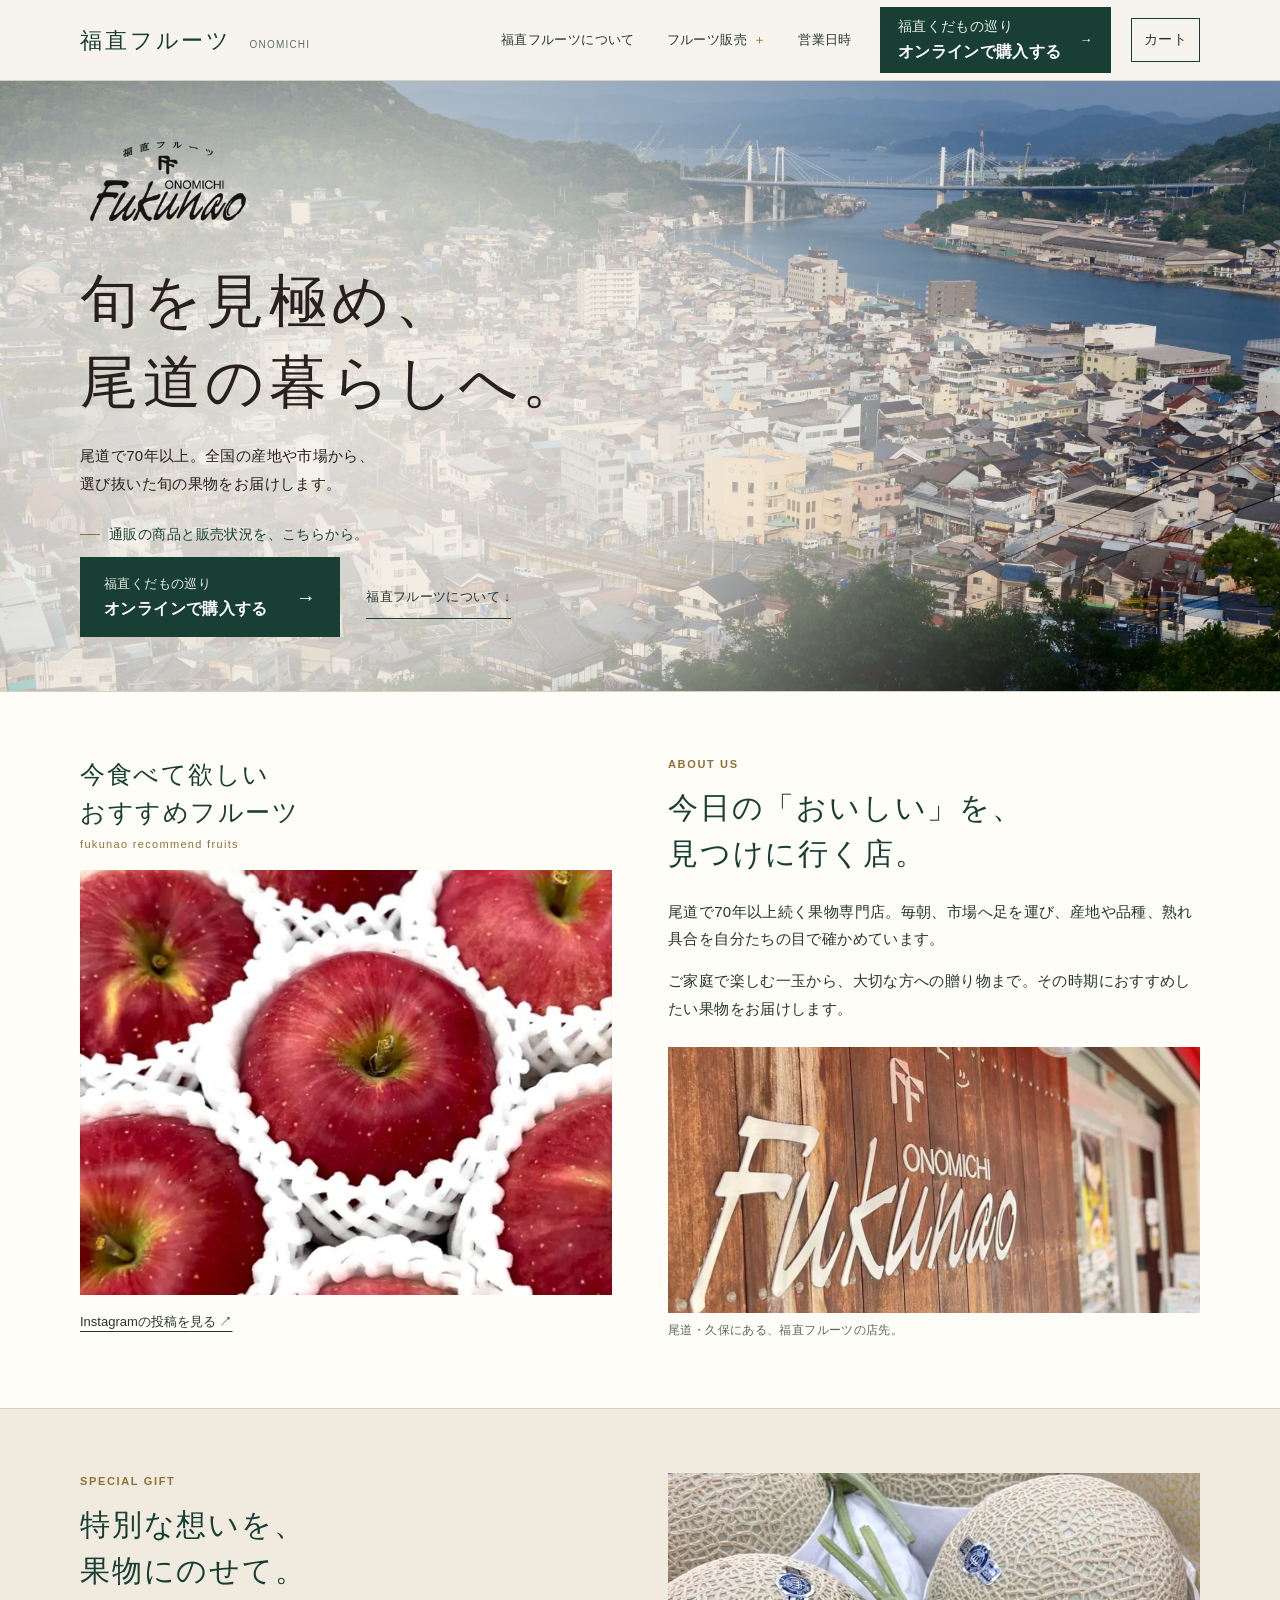
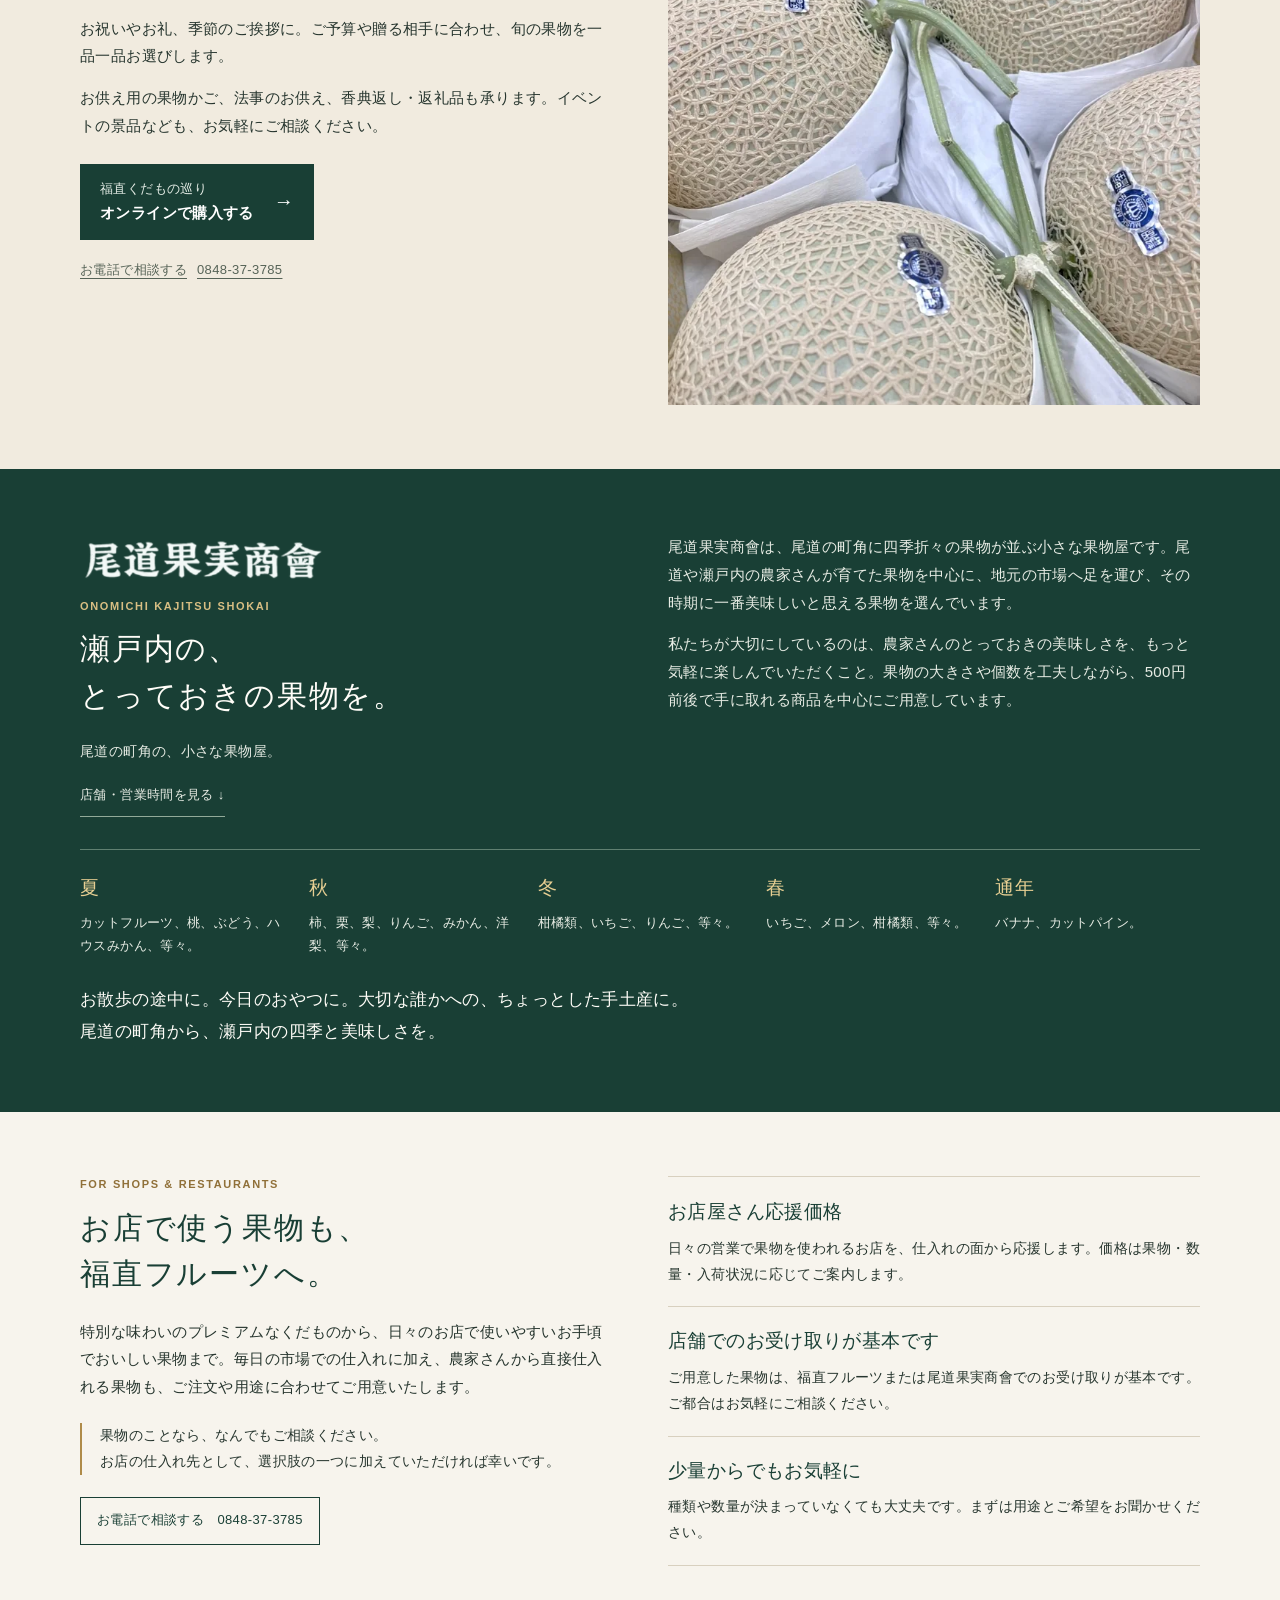
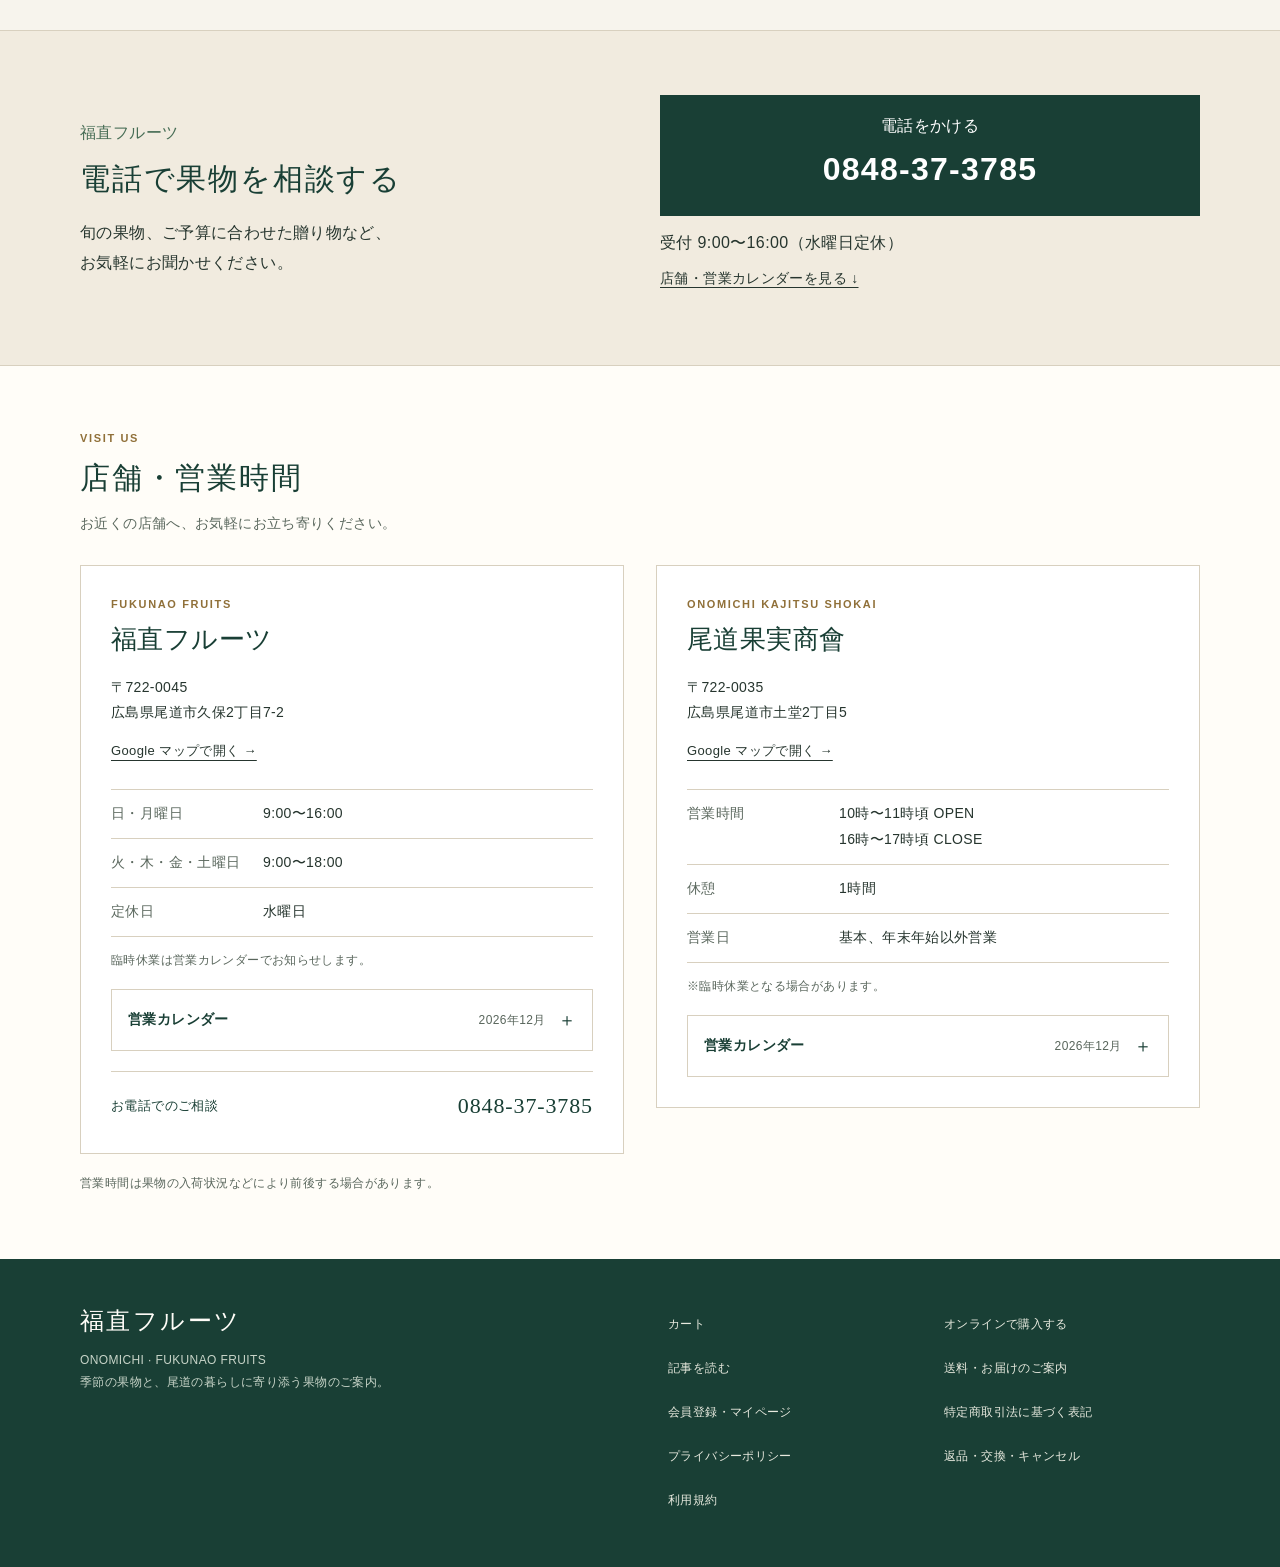
==== commit 20f053d3: "Describe fruit shopping choices by customer intent" ====
--- a/index.html
+++ b/index.html
@@ -1,16 +1,16 @@
-<!doctype html><html lang="ja"><head><meta charset="utf-8"><meta name="viewport" content="width=device-width, initial-scale=1, viewport-fit=cover"><title>福直フルーツ｜尾道の果物専門店</title><link rel="stylesheet" href="/home-20261107.css?v=20261123-menu"><meta name="description" content="尾道で70年以上。福直フルーツは、全国の産地や市場から旬の果物を選び、ご家庭用から大切な贈りものまでお届けする果物専門店です。"><link rel="canonical" href="https://fukunaofruits.com/"><script type="application/ld+json">
+<!doctype html><html lang="ja"><head><meta charset="utf-8"><meta name="viewport" content="width=device-width, initial-scale=1, viewport-fit=cover"><title>福直フルーツ｜尾道の果物専門店</title><link rel="stylesheet" href="/home-20261107.css?v=20261123-intent-menu"><meta name="description" content="尾道で70年以上。福直フルーツは、全国の産地や市場から旬の果物を選び、ご家庭用から大切な贈りものまでお届けする果物専門店です。"><link rel="canonical" href="https://fukunaofruits.com/"><script type="application/ld+json">
   {"@context":"https://schema.org","@type":"Store","name":"福直フルーツ","description":"尾道で70年以上続く果物専門店","url":"https://fukunaofruits.com/","telephone":"0848-37-3785","address":{"@type":"PostalAddress","postalCode":"722-0045","addressRegion":"広島県","addressLocality":"尾道市","streetAddress":"久保2丁目7-2"}}
   </script><link rel="preload" as="image" href="/assets/onomichi-hero.webp" fetchpriority="high"></head>
 <body>
 <a class="skip-link" href="#top">本文へ移動</a><header><div class="wrap bar"><a href="#top" class="brand">福直フルーツ <small>ONOMICHI</small></a><nav class="desktop-nav" aria-label="主なメニュー"><a href="#about">福直フルーツについて</a><details class="nav-group"><summary>フルーツ販売</summary><div class="nav-submenu">
-<a class="sales-option" href="#phone-consultation"><span>電話で果物を相談する</span><small>福直フルーツ · 電話番号・受付時間</small></a>
-<a class="sales-option" href="https://fukunaofruits.com/meguri/shop/"><span>オンラインで購入する</span><small>通販の商品一覧・販売状況</small></a>
-<a class="sales-option" href="#store-onomichi"><span>お店で果物を買う</span><small>尾道果実商會 · 場所・営業時間</small></a>
-<div class="sales-secondary"><a href="/meguri/articles/">記事を読む</a><a href="#business">お店屋さん向け販売</a></div></div></details><a href="#locations">店舗・営業時間</a><a class="nav-buy" href="https://fukunaofruits.com/meguri/shop/"><span class="button-copy"><span class="button-caption">公式オンラインショップ</span><span class="button-title">オンラインで購入する</span></span><span aria-hidden="true">→</span></a></nav><a class="home-cart" href="/checkout/cart">カート</a><details class="mobile-menu"><summary aria-controls="mobile-navigation" aria-expanded="false"><span class="menu-label">メニュー</span><span class="hamburger" aria-hidden="true"><i></i><i></i><i></i></span></summary><nav id="mobile-navigation" aria-label="モバイルメニュー"><a href="/meguri/articles/">記事を読む</a><a class="nav-buy" href="https://fukunaofruits.com/meguri/shop/"><span class="button-copy"><span class="button-caption">公式オンラインショップ</span><span class="button-title">オンラインで購入する</span></span><span aria-hidden="true">→</span></a><a href="#about">福直フルーツについて</a><details class="mobile-nav-group"><summary>フルーツ販売</summary>
-<a class="sales-option" href="#phone-consultation"><span>電話で果物を相談する</span><small>福直フルーツ · 電話番号・受付時間</small></a>
-<a class="sales-option" href="https://fukunaofruits.com/meguri/shop/"><span>オンラインで購入する</span><small>通販の商品一覧・販売状況</small></a>
-<a class="sales-option" href="#store-onomichi"><span>お店で果物を買う</span><small>尾道果実商會 · 場所・営業時間</small></a>
-<div class="sales-secondary"><a href="#business">お店屋さん向け販売</a></div></details><a href="#locations">店舗・営業時間</a></nav></details></div>
+<a class="sales-option" href="#about"><span>絶品果物を食べたい、<span class="keep-together">贈りたい</span></span><small>福直フルーツのご紹介</small></a>
+<a class="sales-option" href="https://fukunaofruits.com/meguri/shop/"><span>オンラインで購入する</span><small>福直くだもの巡り · 商品一覧</small></a>
+<a class="sales-option" href="#onomichi-kajitsu"><span>お手軽に果物を楽しみたい</span><small>尾道果実商會のご紹介</small></a>
+<div class="sales-secondary"><a href="/meguri/articles/">記事を読む</a><a href="#business">お店屋さん向け販売</a></div></div></details><a href="#locations">営業日時</a><a class="nav-buy" href="https://fukunaofruits.com/meguri/shop/"><span class="button-copy"><span class="button-caption">福直くだもの巡り</span><span class="button-title">オンラインで購入する</span></span><span aria-hidden="true">→</span></a></nav><a class="home-cart" href="/checkout/cart">カート</a><details class="mobile-menu"><summary aria-controls="mobile-navigation" aria-expanded="false"><span class="menu-label">メニュー</span><span class="hamburger" aria-hidden="true"><i></i><i></i><i></i></span></summary><nav id="mobile-navigation" aria-label="モバイルメニュー"><a href="/meguri/articles/">記事を読む</a><a class="nav-buy" href="https://fukunaofruits.com/meguri/shop/"><span class="button-copy"><span class="button-caption">福直くだもの巡り</span><span class="button-title">オンラインで購入する</span></span><span aria-hidden="true">→</span></a><a href="#about">福直フルーツについて</a><details class="mobile-nav-group"><summary>フルーツ販売</summary>
+<a class="sales-option" href="#about"><span>絶品果物を食べたい、<span class="keep-together">贈りたい</span></span><small>福直フルーツのご紹介</small></a>
+<a class="sales-option" href="https://fukunaofruits.com/meguri/shop/"><span>オンラインで購入する</span><small>福直くだもの巡り · 商品一覧</small></a>
+<a class="sales-option" href="#onomichi-kajitsu"><span>お手軽に果物を楽しみたい</span><small>尾道果実商會のご紹介</small></a>
+<div class="sales-secondary"><a href="#business">お店屋さん向け販売</a></div></details><a href="#locations">営業日時</a></nav></details></div>
 </header>
 <main id="top">
 <section class="hero" aria-label="福直フルーツのご紹介">
@@ -20,7 +20,7 @@
   <p class="hero-lead"><span>尾道で70年以上。</span><span>全国の産地や市場から、</span><br><span>選び抜いた旬の果物をお届けします。</span></p>
   <div class="hero-shop">
    <span class="shop-label"><i aria-hidden="true"></i>通販の商品と販売状況を、こちらから。</span>
-   <div class="hero-actions"><a class="primary" href="https://fukunaofruits.com/meguri/shop/"><span class="button-copy"><span class="button-caption">公式オンラインショップ</span><span class="button-title">オンラインで購入する</span></span><span class="arrow" aria-hidden="true">→</span></a><a class="scroll" href="#about">福直フルーツについて ↓</a></div>
+   <div class="hero-actions"><a class="primary" href="https://fukunaofruits.com/meguri/shop/"><span class="button-copy"><span class="button-caption">福直くだもの巡り</span><span class="button-title">オンラインで購入する</span></span><span class="arrow" aria-hidden="true">→</span></a><a class="scroll" href="#about">福直フルーツについて ↓</a></div>
   </div>
  </div>
 
@@ -31,7 +31,7 @@
 <section class="intro" id="about"><div class="wrap intro-grid"><div class="featured-fruit"><div class="featured-fruit__heading"><h3>今食べて欲しい<br>おすすめフルーツ</h3><p>fukunao recommend fruits</p></div><img data-instagram-video data-instagram-featured src="/assets/meguri/official-apples-815f3ecb0578.webp" alt="店頭に並ぶりんご"></div><div><div class="en">ABOUT US</div><h2>今日の「おいしい」を、<br>見つけに行く店。</h2><p>尾道で70年以上続く果物専門店。毎朝、市場へ足を運び、産地や品種、熟れ具合を自分たちの目で確かめています。</p><p>ご家庭で楽しむ一玉から、大切な方への贈り物まで。その時期におすすめしたい果物をお届けします。</p><figure class="storefront-photo"><img src="/assets/meguri/official-storefront-55f5bf5b8a51.webp" alt="木の外壁にFukunaoの看板を掲げた福直フルーツの店先" width="1440" height="468" loading="lazy"><figcaption>尾道・久保にある、福直フルーツの店先。</figcaption></figure></div></div>
 </section>
 
-<section class="intro gift-feature" id="gift"><div class="wrap intro-grid"><img src="/assets/meguri/official-crown-melon-f6eee4651ef9.webp" alt="贈りものに選ぶクラウンメロン" width="724" height="960" loading="lazy"><div class="gift-copy"><div class="en">SPECIAL GIFT</div><h2>特別な想いを、<br>果物にのせて。</h2><p>お祝いやお礼、季節のご挨拶に。ご予算や贈る相手に合わせ、旬の果物を一品一品お選びします。</p><p>お供え用の果物かご、法事のお供え、香典返し・返礼品も承ります。イベントの景品なども、お気軽にご相談ください。</p><div class="gift-actions"><a class="primary gift-shop-link" href="https://fukunaofruits.com/meguri/shop/"><span class="button-copy"><span class="button-caption">公式オンラインショップ</span><span class="button-title">オンラインで購入する</span></span><span class="arrow" aria-hidden="true">→</span></a><a class="gift-phone-link" href="tel:0848373785"><span>お電話で相談する</span><span>0848-37-3785</span></a></div></div></div>
+<section class="intro gift-feature" id="gift"><div class="wrap intro-grid"><img src="/assets/meguri/official-crown-melon-f6eee4651ef9.webp" alt="贈りものに選ぶクラウンメロン" width="724" height="960" loading="lazy"><div class="gift-copy"><div class="en">SPECIAL GIFT</div><h2>特別な想いを、<br>果物にのせて。</h2><p>お祝いやお礼、季節のご挨拶に。ご予算や贈る相手に合わせ、旬の果物を一品一品お選びします。</p><p>お供え用の果物かご、法事のお供え、香典返し・返礼品も承ります。イベントの景品なども、お気軽にご相談ください。</p><div class="gift-actions"><a class="primary gift-shop-link" href="https://fukunaofruits.com/meguri/shop/"><span class="button-copy"><span class="button-caption">福直くだもの巡り</span><span class="button-title">オンラインで購入する</span></span><span class="arrow" aria-hidden="true">→</span></a><a class="gift-phone-link" href="tel:0848373785"><span>お電話で相談する</span><span>0848-37-3785</span></a></div></div></div>
 </section>
 
 <section class="services" id="market"><div class="wrap"><aside class="shop-feature" id="onomichi-kajitsu"><div class="shop-feature__intro"><div><div class="feature-name feature-name--logo" aria-label="尾道果実商會"><img src="assets/onomichi-kajitsu-shokai-logo.png" alt="尾道果実商會"></div><div class="en">ONOMICHI KAJITSU SHOKAI</div><h2>瀬戸内の、<br>とっておきの果物を。</h2><span class="tag">尾道の町角の、小さな果物屋。</span><br><a class="shop-map-link" href="#store-onomichi">店舗・営業時間を見る ↓</a></div><div class="shop-copy"><p>尾道果実商會は、尾道の町角に四季折々の果物が並ぶ小さな果物屋です。尾道や瀬戸内の農家さんが育てた果物を中心に、地元の市場へ足を運び、その時期に一番美味しいと思える果物を選んでいます。</p><p>私たちが大切にしているのは、農家さんのとっておきの美味しさを、もっと気軽に楽しんでいただくこと。果物の大きさや個数を工夫しながら、500円前後で手に取れる商品を中心にご用意しています。</p></div></div><div class="shop-details"><div><h4>夏</h4><p>カットフルーツ、桃、ぶどう、ハウスみかん、等々。</p></div><div><h4>秋</h4><p>柿、栗、梨、りんご、みかん、洋梨、等々。</p></div><div><h4>冬</h4><p>柑橘類、いちご、りんご、等々。</p></div><div><h4>春</h4><p>いちご、メロン、柑橘類、等々。</p></div><div class="year-round"><h4>通年</h4><p>バナナ、カットパイン。</p></div></div><p class="closing">お散歩の途中に。今日のおやつに。大切な誰かへの、ちょっとした手土産に。<br>尾道の町角から、瀬戸内の四季と美味しさを。</p></aside></div>
@@ -55,4 +55,4 @@
 <footer class="site-footer"><div class="wrap footer-grid"><div><div class="footer-name">福直フルーツ</div><p class="footer-small">ONOMICHI · FUKUNAO FRUITS<br>季節の果物と、尾道の暮らしに寄り添う果物のご案内。</p></div><nav class="footer-links" aria-label="フッターメニュー"><a href="/checkout/cart">カート</a><a href="https://fukunaofruits.com/meguri/shop/">オンラインで購入する</a><a href="https://fukunaofruits.com/meguri/articles/" target="_blank" rel="noopener">記事を読む</a><a href="https://fukunaofruits.com/checkout/guide/delivery" target="_blank" rel="noopener">送料・お届けのご案内</a><a href="https://fukunaofruits.com/checkout/account" target="_blank" rel="noopener">会員登録・マイページ</a><a href="https://fukunaofruits.com/checkout/guide/legal" target="_blank" rel="noopener">特定商取引法に基づく表記</a><a href="https://fukunaofruits.com/checkout/guide/privacy" target="_blank" rel="noopener">プライバシーポリシー</a><a href="https://fukunaofruits.com/checkout/guide/returns" target="_blank" rel="noopener">返品・交換・キャンセル</a><a href="https://fukunaofruits.com/checkout/guide/terms" target="_blank" rel="noopener">利用規約</a></nav></div>
 </footer>
   <div class="instagram-modal" id="instagram-modal" aria-hidden="true"><div class="instagram-modal__card" role="dialog" aria-modal="true" aria-labelledby="instagram-modal-title"><button class="instagram-modal__close" type="button" aria-label="閉じる">×</button><div class="instagram-modal__fallback"><div class="instagram-modal__mark">◎</div><h3 id="instagram-modal-title">福直フルーツのInstagram</h3><p>旬の果物や店頭の様子を、Instagramでご紹介しています。</p><a class="instagram-modal__link" href="https://www.instagram.com/fukunao_fruits/" target="_blank" rel="noopener">Instagramで投稿を見る →</a></div><iframe title="Instagram投稿" loading="lazy"></iframe></div></div>
-<script defer src="/home-20261107.js?v=20261123-menu"></script></body></html>+<script defer src="/home-20261107.js?v=20261123-intent-menu"></script></body></html>
--- a/home-20261107.css
+++ b/home-20261107.css
@@ -36,7 +36,7 @@
 .nav-group { position: relative; }
 .nav-group summary::after { content: "＋"; margin-left: 6px; color: var(--gold); }
 .nav-group[open] summary::after { content: "−"; }
-.nav-submenu { position: absolute; top: 100%; left: 0; min-width: 310px; padding: 8px; background: #fffdf8; border: 1px solid var(--line); box-shadow: 0 12px 24px #193f3518; }
+.nav-submenu { position: absolute; top: 100%; left: 0; min-width: 340px; padding: 8px; background: #fffdf8; border: 1px solid var(--line); box-shadow: 0 12px 24px #193f3518; }
 .nav-submenu a { display: block; padding: 12px; white-space: nowrap; }
 .nav-submenu a:hover, .desktop-nav summary:hover { background: var(--cream); }
 .button-copy { display: flex; flex-direction: column; align-items: flex-start; gap: 3px; }
@@ -262,6 +262,7 @@
 /* Describe the action and destination together in both navigation menus. */
 .nav-submenu .sales-option, .mobile-nav-group .sales-option { display: flex; flex-direction: column; gap: 3px; padding: 14px 12px; font-size: 16px; line-height: 1.6; }
 .sales-option > span { font-weight: 600; color: var(--ink); }
+.sales-option .keep-together { display: inline-block; white-space: nowrap; }
 .sales-option small { font-size: 14px; color: #59665c; white-space: normal; }
 .sales-secondary { margin-top: 6px; padding-top: 6px; border-top: 1px solid var(--line); }
 .sales-secondary a { min-height: 44px; font-size: 14px; }
